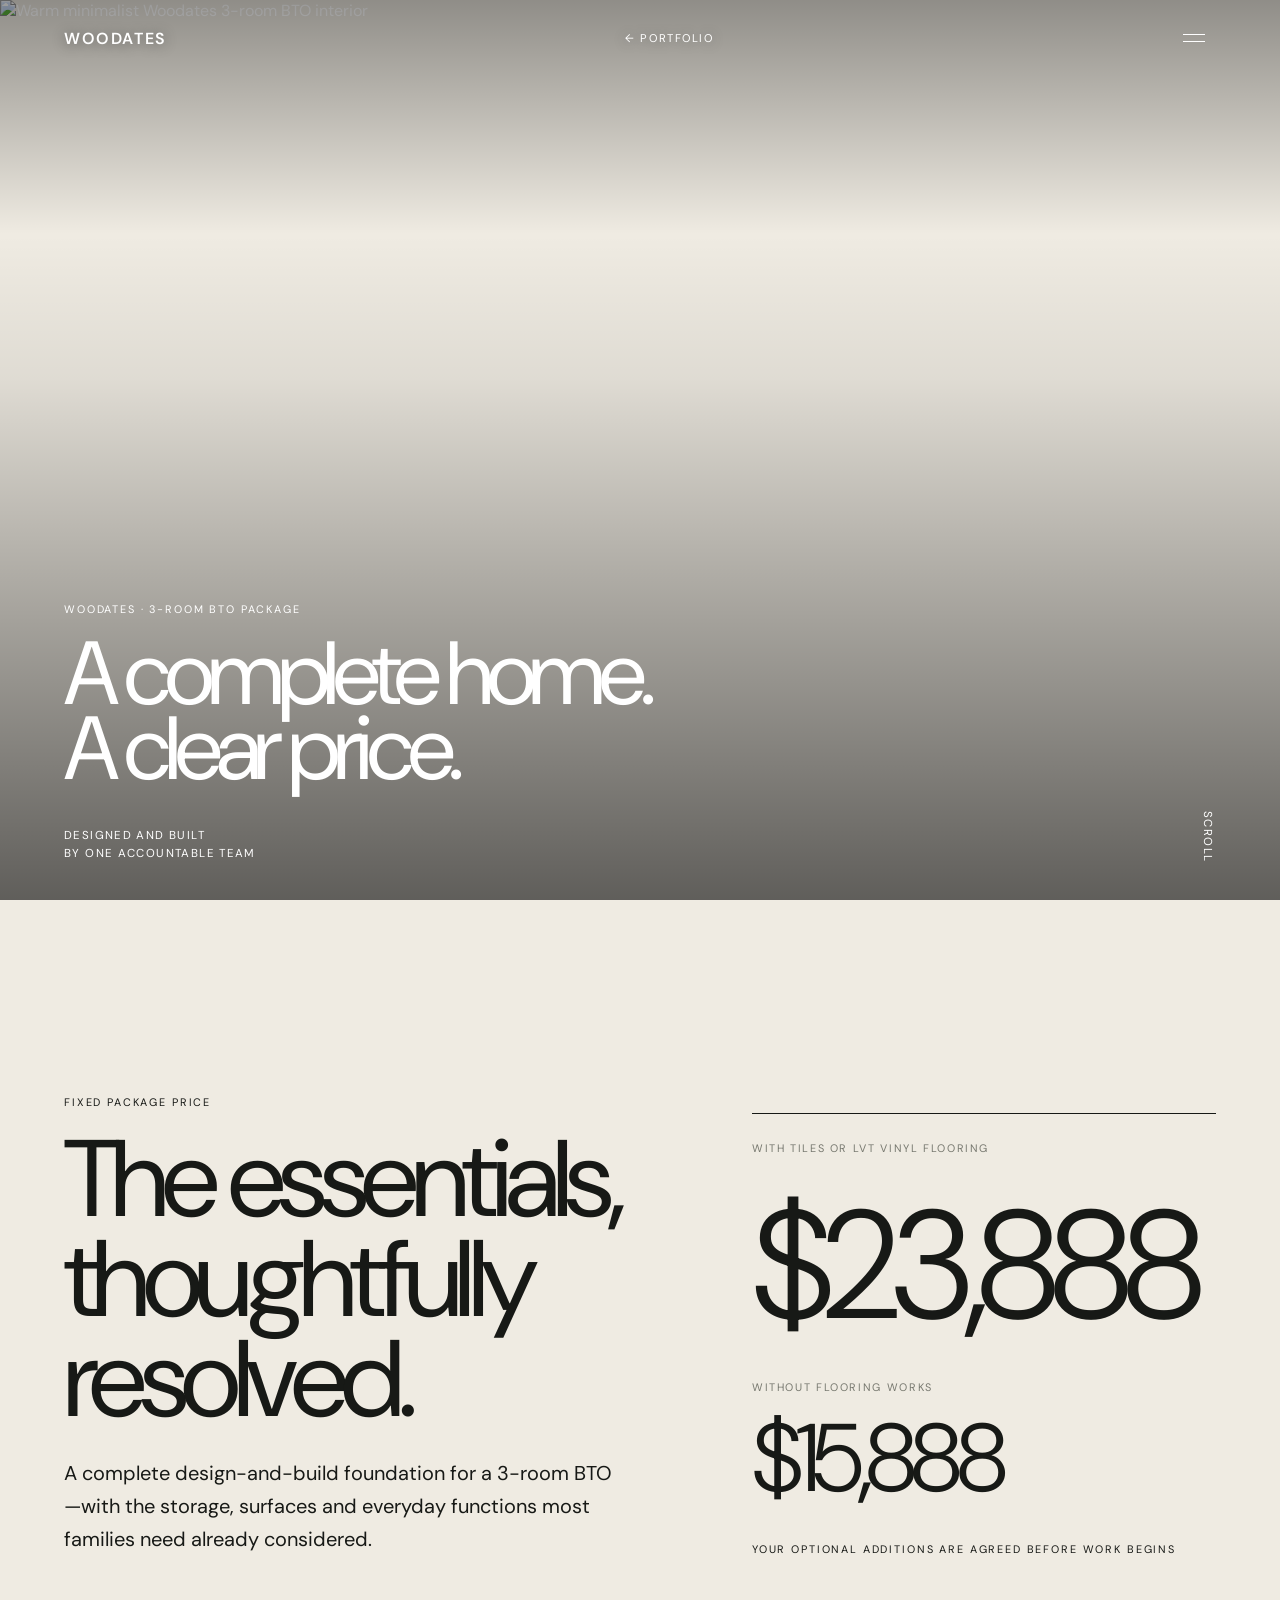
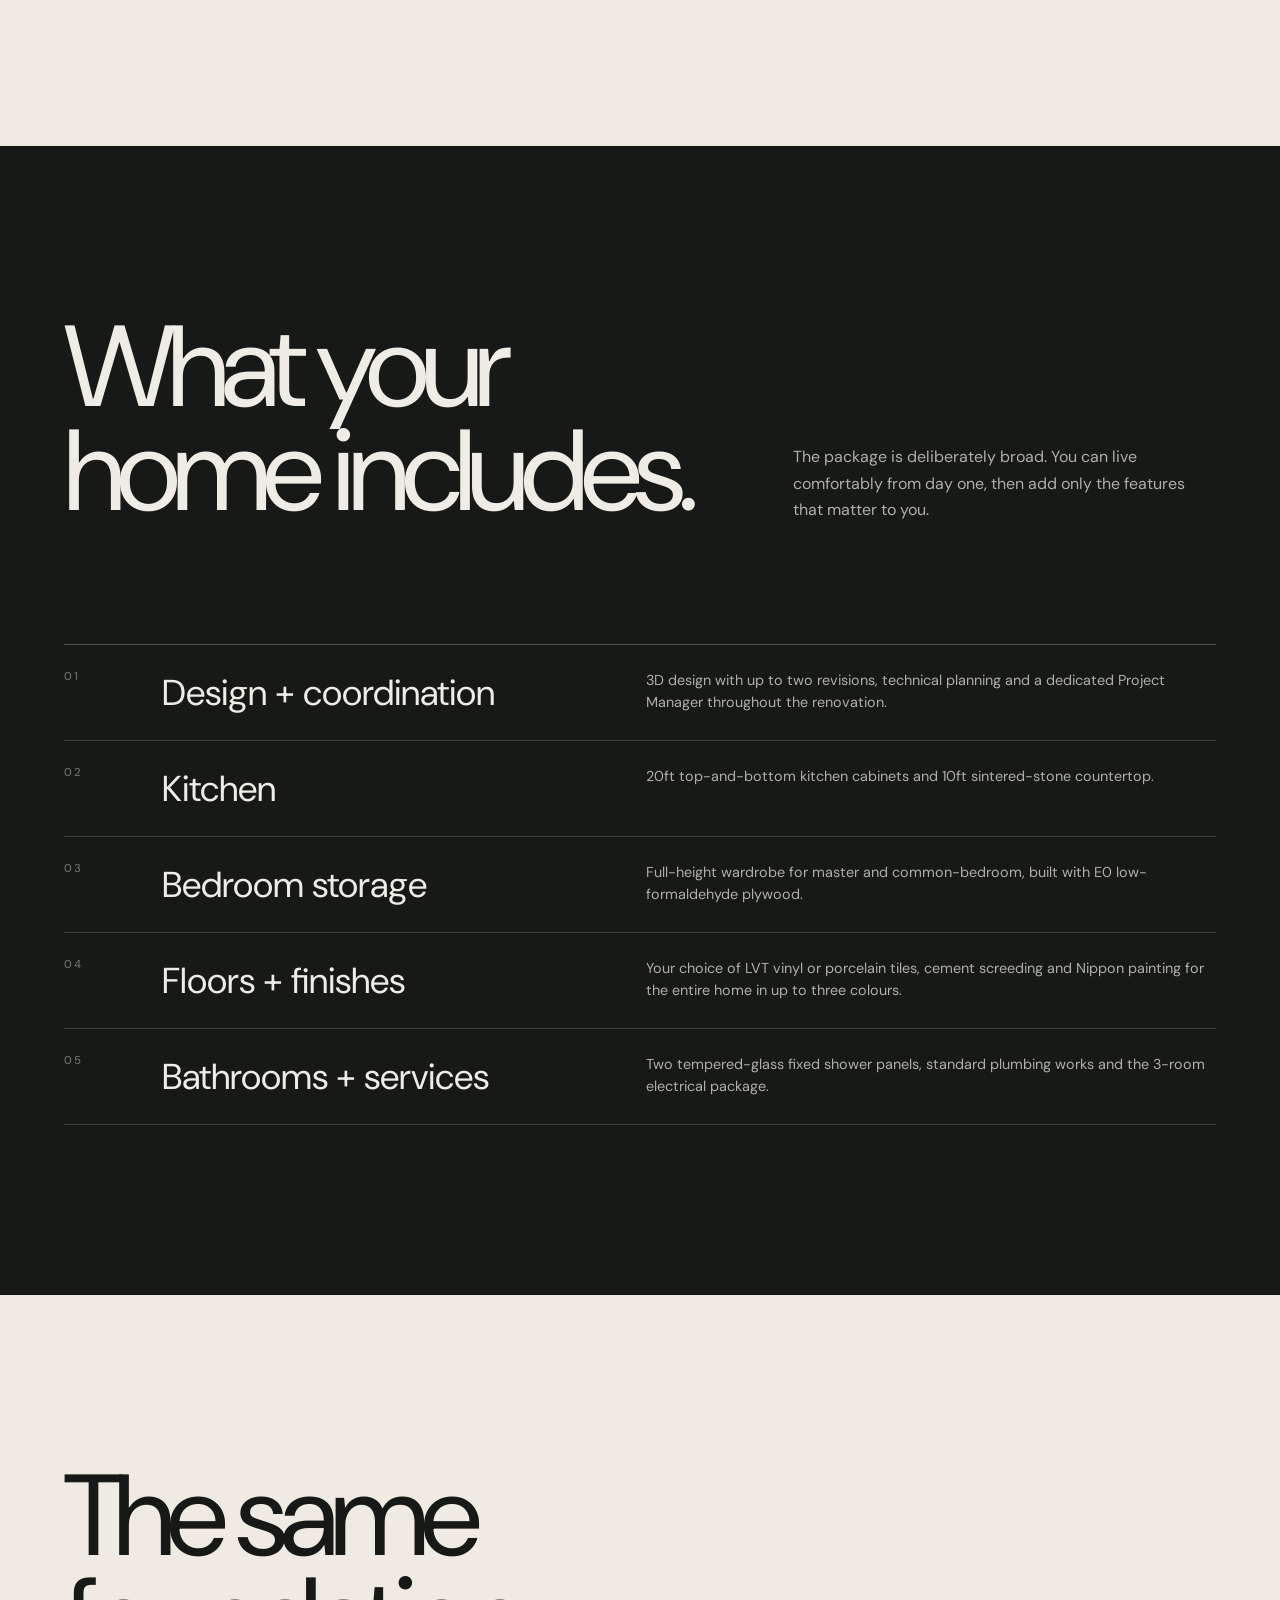
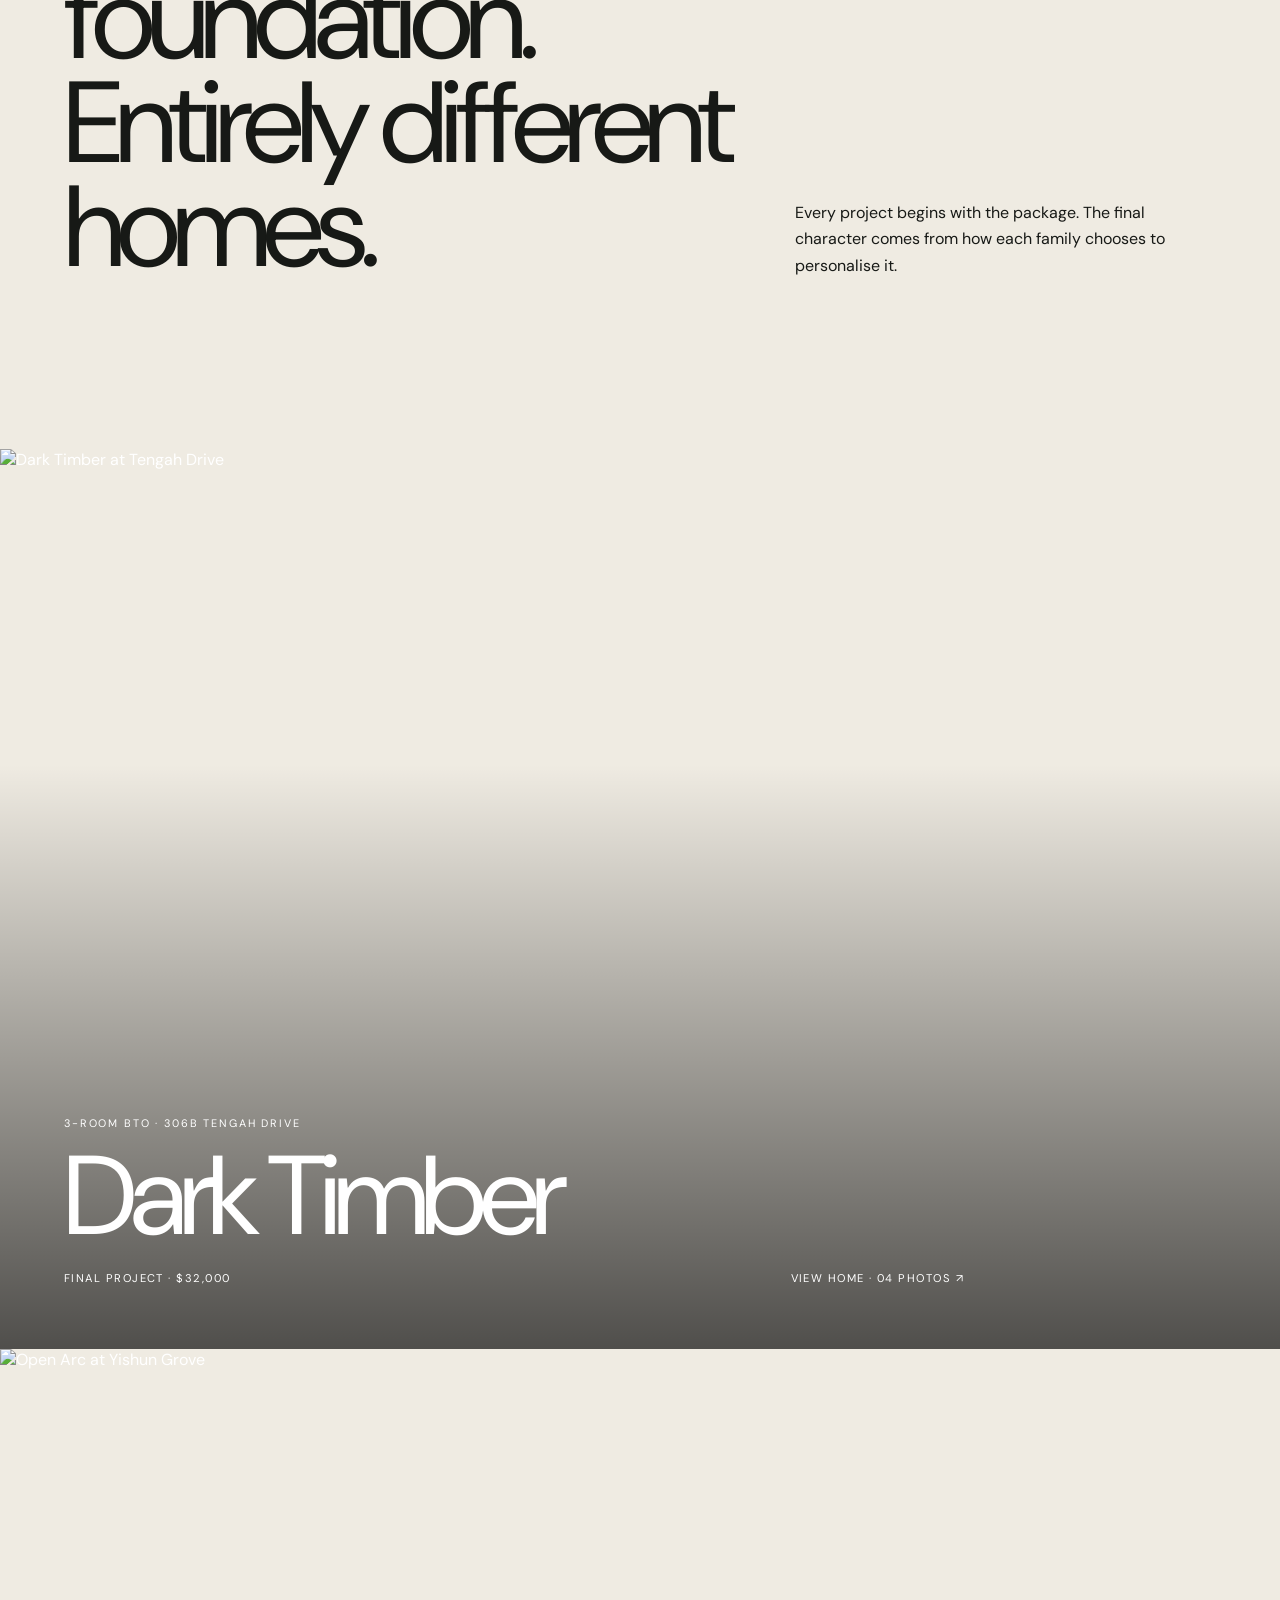
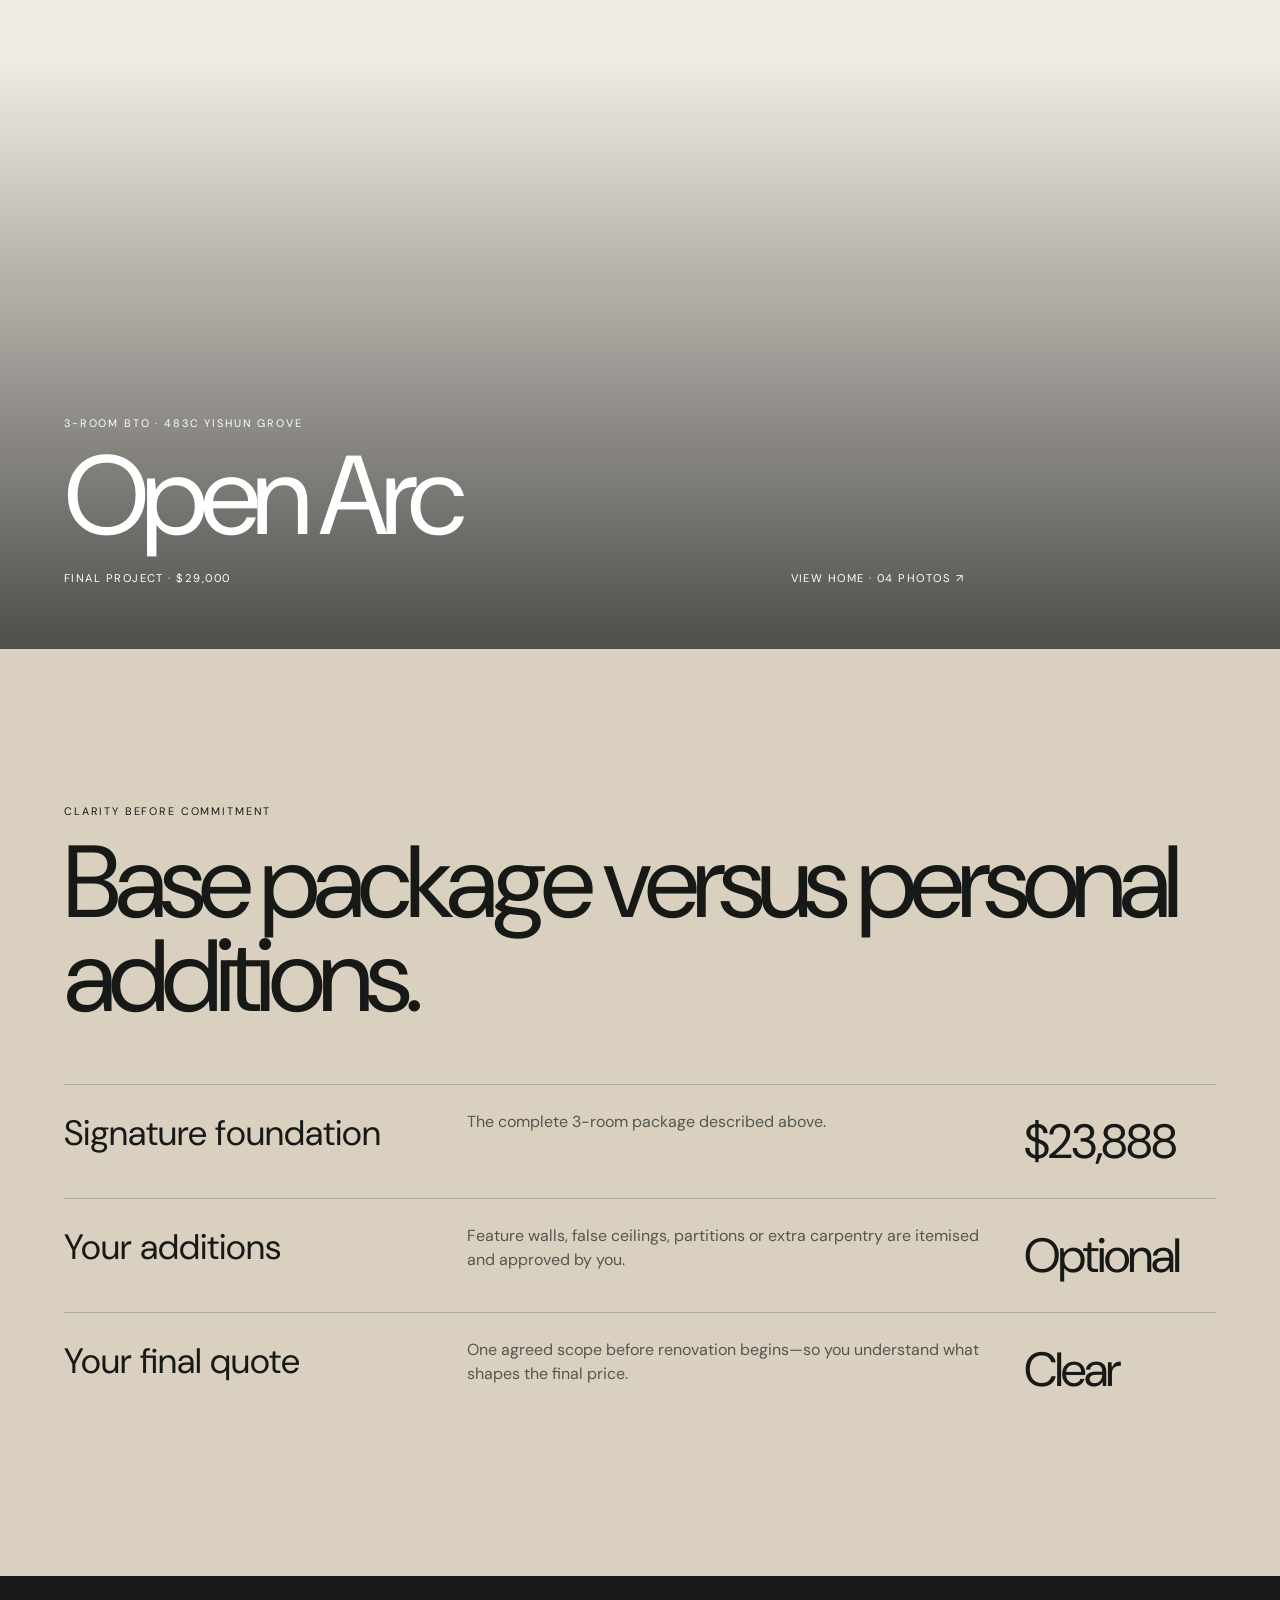
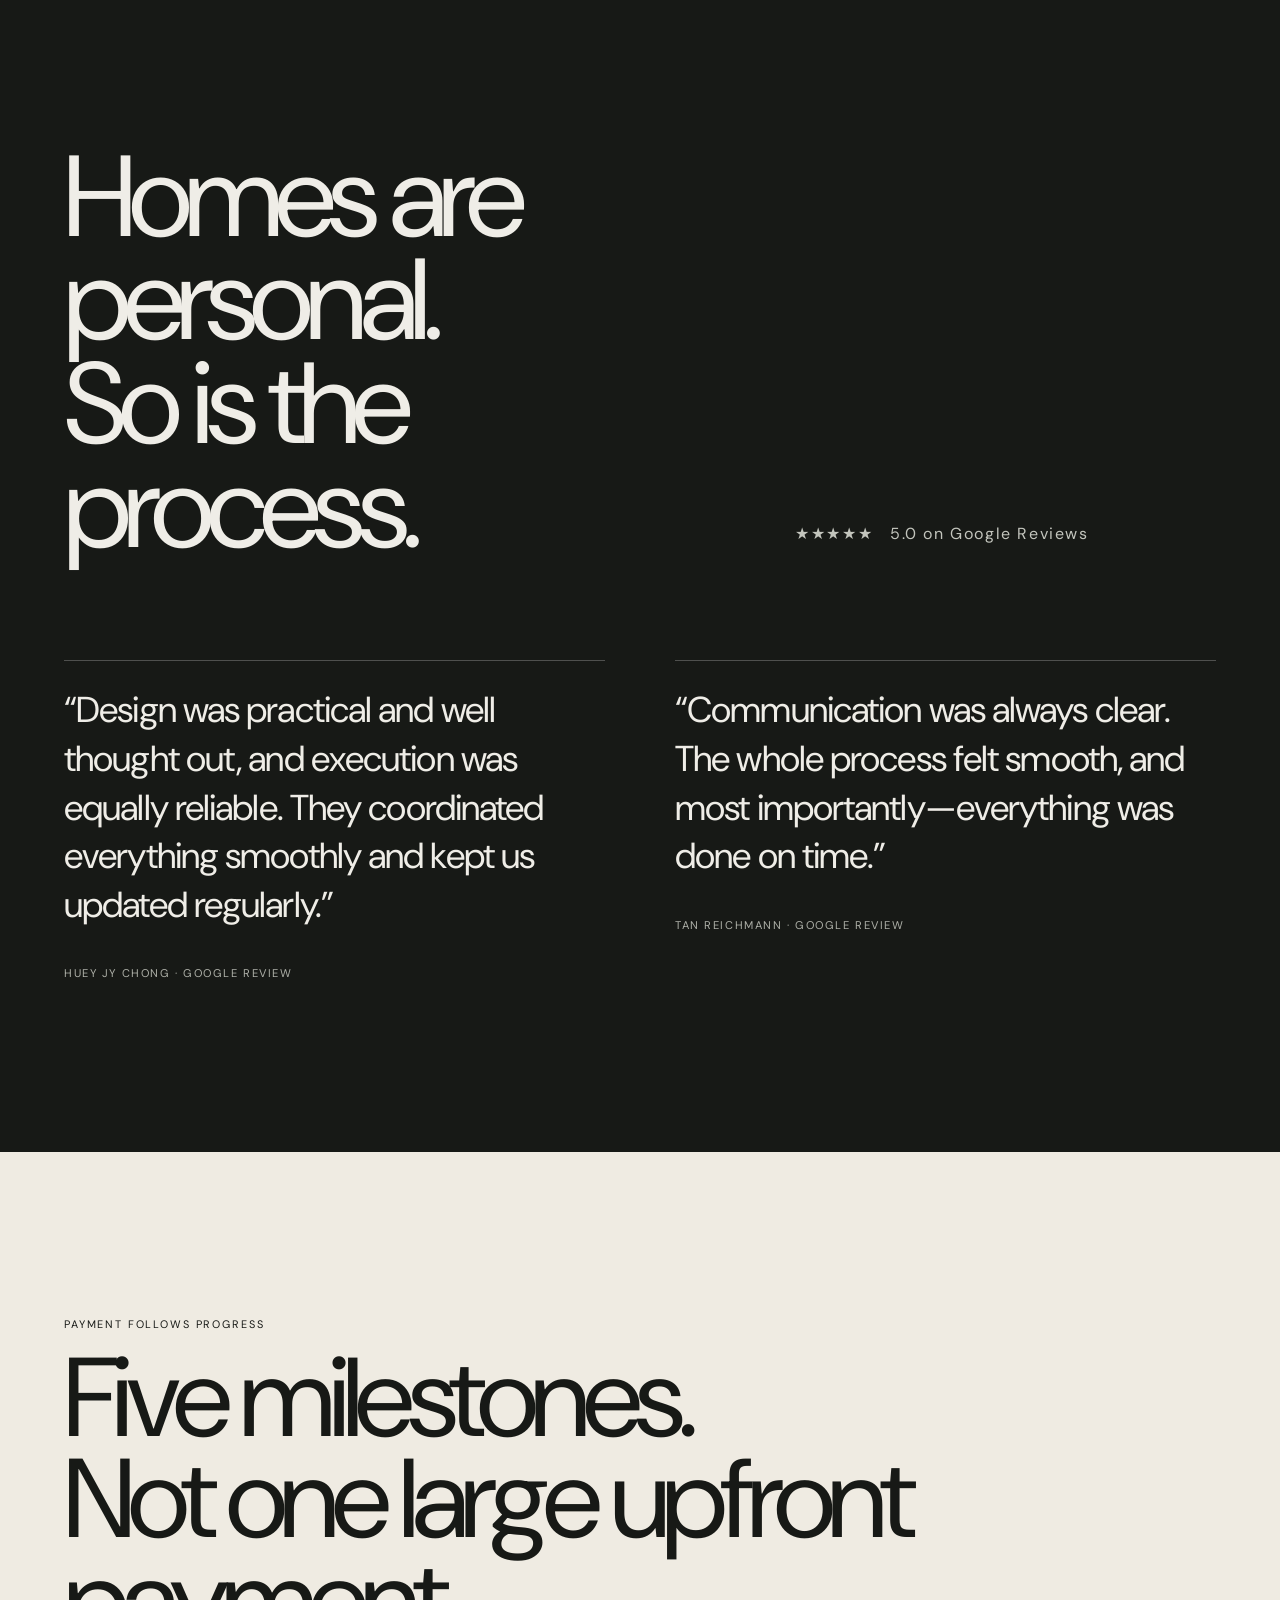
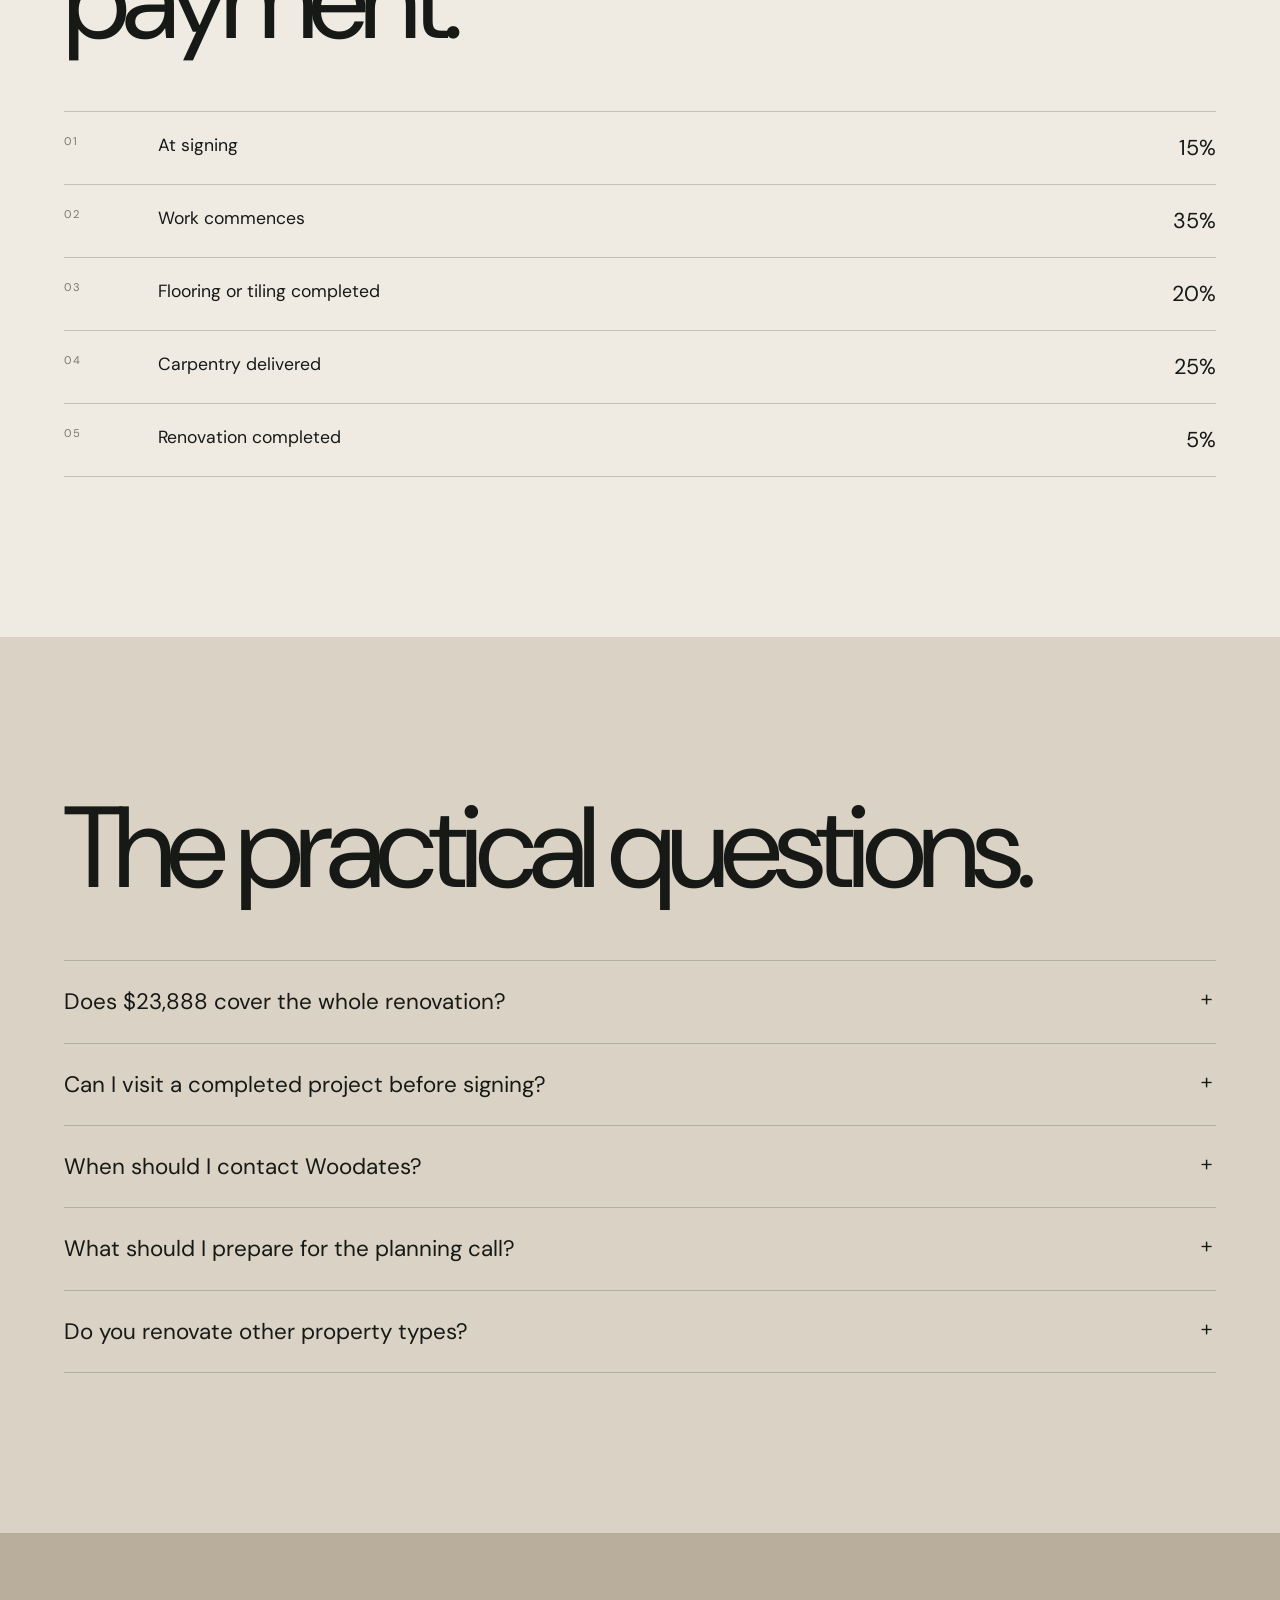
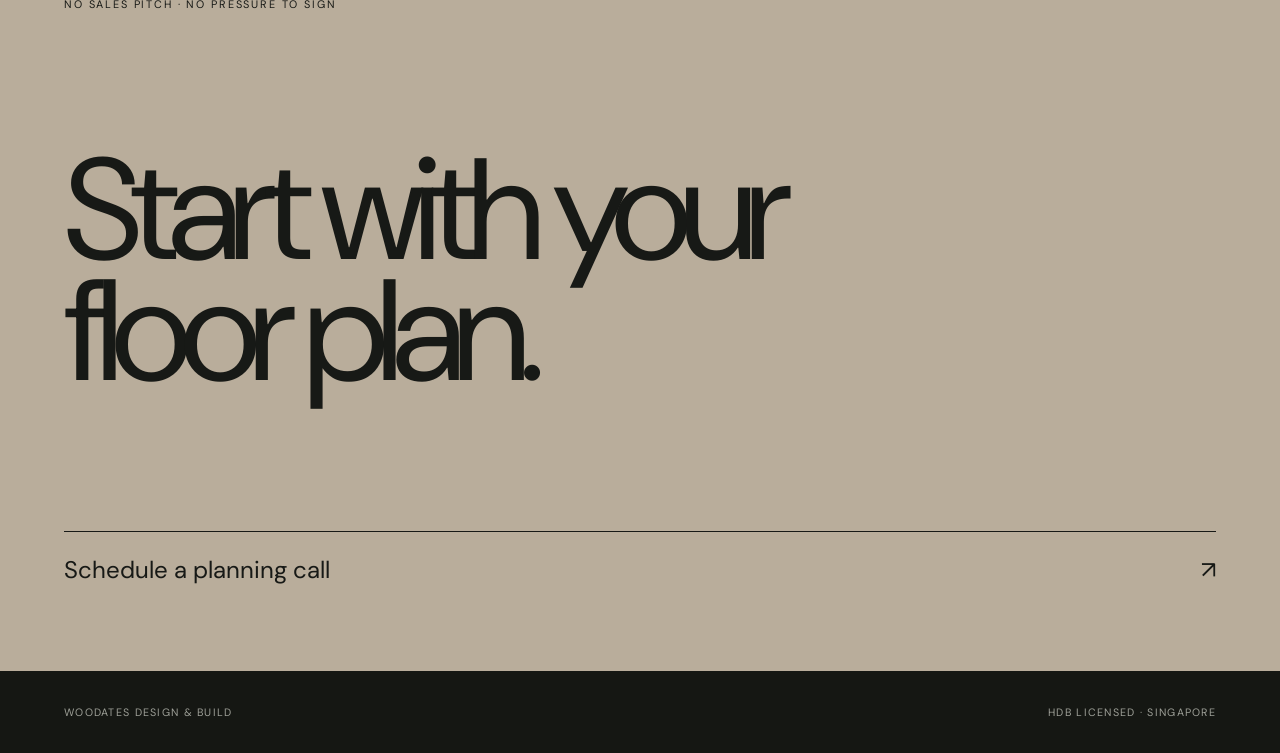
==== 3-room-immersive.html @ 7cc3a9d7 "Update 3-room bedroom storage copy" ====
<!doctype html>
<html lang="en">
<head>
  <meta charset="utf-8">
  <meta name="viewport" content="width=device-width,initial-scale=1,viewport-fit=cover">
  <meta name="theme-color" content="#171916">
  <meta name="description" content="Woodates fixed-price 3-room BTO interior design and renovation package in Singapore.">
  <title>3-Room BTO Package — Woodates</title>
  <link rel="preconnect" href="https://fonts.googleapis.com">
  <link rel="preconnect" href="https://fonts.gstatic.com" crossorigin>
  <link href="https://fonts.googleapis.com/css2?family=DM+Sans:wght@300;400;500;600&display=swap" rel="stylesheet">
  <link href="project-gallery.css" rel="stylesheet">
  <link href="site-nav.css" rel="stylesheet">
  <style>
    :root{--ink:#171916;--paper:#efebe2;--sand:#d9d0c0;--muted:#77786f;--line:rgba(23,25,22,.2);--pad:clamp(20px,5vw,72px)}
    *{box-sizing:border-box}html{scroll-behavior:smooth;background:var(--ink)}body{margin:0;background:var(--paper);color:var(--ink);font-family:"DM Sans",sans-serif;-webkit-font-smoothing:antialiased}body.menu-open{overflow:hidden}a{color:inherit;text-decoration:none}button{font:inherit}img{display:block;width:100%}
    .header{position:fixed;z-index:50;inset:0 0 auto;height:calc(76px + env(safe-area-inset-top));padding:env(safe-area-inset-top) var(--pad) 0;display:flex;align-items:center;justify-content:space-between;color:#fff;text-shadow:0 1px 14px #0007;transition:.35s}.header.scrolled{background:#151713a8;backdrop-filter:blur(14px)}.brand{font-weight:600;letter-spacing:.1em;text-transform:uppercase}.back{font-size:.7rem;letter-spacing:.14em;text-transform:uppercase;display:none}.menu-btn{position:relative;width:44px;height:44px;border:0;background:none;color:inherit;cursor:pointer}.menu-btn span,.menu-btn:after{content:"";position:absolute;left:11px;width:22px;height:1px;background:currentColor;transition:.3s}.menu-btn span{top:18px}.menu-btn:after{top:25px}.menu-open .menu-btn span{transform:translateY(3.5px) rotate(45deg)}.menu-open .menu-btn:after{transform:translateY(-3.5px) rotate(-45deg)}
    .menu{position:fixed;z-index:40;inset:0;background:#151713;color:#f2efe8;padding:calc(120px + env(safe-area-inset-top)) var(--pad) calc(36px + env(safe-area-inset-bottom));display:flex;flex-direction:column;justify-content:space-between;visibility:hidden;opacity:0;transition:.4s}.menu-open .menu{visibility:visible;opacity:1}.menu nav{display:grid;gap:8px}.menu nav a{font-size:clamp(2.6rem,12vw,6.6rem);line-height:.95;letter-spacing:-.055em}.menu small,.eyebrow{font-size:.68rem;letter-spacing:.17em;text-transform:uppercase}
    .hero{position:relative;min-height:100svh;color:#fff;overflow:hidden}.hero>img{position:absolute;inset:0;height:100%;object-fit:cover;object-position:55% center}.hero:after,.project:after{content:"";position:absolute;inset:0}.hero:after{background:linear-gradient(180deg,#0006 0,#0000 26%,#0001 42%,#0009 100%)}.hero-copy{position:absolute;z-index:2;left:var(--pad);right:var(--pad);bottom:calc(38px + env(safe-area-inset-bottom))}.hero h1{font-size:clamp(3.25rem,14vw,9rem);line-height:.84;letter-spacing:-.07em;font-weight:400;margin:18px 0 24px;max-width:1100px}.hero-meta{display:flex;justify-content:space-between;align-items:end;font-size:.72rem;line-height:1.5;letter-spacing:.12em;text-transform:uppercase}.scroll{writing-mode:vertical-rl}
    .price{padding:clamp(90px,15vw,190px) var(--pad);display:grid;gap:60px}.price-copy h2{font-size:clamp(2.8rem,8.5vw,7rem);line-height:.92;letter-spacing:-.06em;font-weight:400;margin:18px 0 28px}.price-copy p{max-width:550px;font-size:clamp(1rem,1.7vw,1.25rem);line-height:1.65;margin:0}.price-number{border-top:1px solid var(--ink);padding-top:22px}.price-number span{display:block}.price-number strong{display:block;font-size:clamp(4.2rem,12vw,10rem);font-weight:300;line-height:.9;letter-spacing:-.07em;margin:40px 0}.price-number small{font-size:.68rem;letter-spacing:.15em;text-transform:uppercase;color:var(--muted)}
    .scope{background:#171916;color:#eeece5;padding:clamp(90px,14vw,170px) var(--pad)}.scope-head{display:grid;gap:25px;margin-bottom:clamp(60px,10vw,120px)}.scope h2,.stories h2,.reviews h2,.faq h2{font-size:clamp(3rem,9vw,7.5rem);font-weight:400;line-height:.9;letter-spacing:-.06em;margin:0}.scope-head p{max-width:520px;line-height:1.65;color:#aeb0a8;margin:0}.scope-list{border-top:1px solid #ffffff3d}.scope-item{display:grid;grid-template-columns:48px 1fr;gap:18px;padding:24px 0;border-bottom:1px solid #ffffff2b}.scope-item .num{color:#777b72;font-size:.72rem;letter-spacing:.15em}.scope-item h3{font-weight:400;font-size:clamp(1.35rem,3vw,2.25rem);margin:0 0 8px}.scope-item p{grid-column:2;color:#aeb0a8;line-height:1.55;margin:0;font-size:.9rem}
    .project{position:relative;display:block;width:100%;min-height:92svh;color:#fff;overflow:hidden;isolation:isolate}.project>img{position:absolute;inset:0;height:100%;object-fit:cover;transition:transform 1.1s}.project:hover>img{transform:scale(1.02)}.project:after{background:linear-gradient(180deg,#0000 35%,#000a 100%)}.project-copy{position:absolute;z-index:2;left:var(--pad);right:var(--pad);bottom:var(--pad)}.project h3{font-size:clamp(2.7rem,10vw,7rem);font-weight:400;line-height:.9;letter-spacing:-.06em;margin:14px 0 24px}.project-info{display:flex;flex-wrap:wrap;justify-content:space-between;gap:12px;font-size:.7rem;letter-spacing:.13em;text-transform:uppercase}.kempas>img{object-position:58% center}.bishan>img{object-position:54% center}.kallang>img{object-position:center}
    .stories-intro{padding:clamp(90px,14vw,170px) var(--pad);display:grid;gap:30px}.stories-intro p{max-width:520px;line-height:1.65;margin:0 0 0 auto}.costs{background:var(--sand);padding:clamp(85px,12vw,150px) var(--pad)}.costs h2{font-size:clamp(2.8rem,8vw,6.5rem);font-weight:400;line-height:.92;letter-spacing:-.06em;margin:15px 0 60px}.cost-row{display:grid;gap:18px;border-top:1px solid var(--line);padding:25px 0}.cost-row strong{font-size:clamp(1.4rem,3vw,2.2rem);font-weight:400}.cost-row p{margin:0;line-height:1.55;color:#54564f}.cost-row .amount{font-size:clamp(1.8rem,4vw,3rem);letter-spacing:-.04em}
    .reviews{background:#171916;color:#efede7;padding:clamp(90px,14vw,170px) var(--pad)}.reviews-head{display:grid;gap:30px;margin-bottom:clamp(60px,8vw,100px)}.rating{color:#c3c5bd;letter-spacing:.1em}.quotes{display:grid;gap:70px}.quote{border-top:1px solid #ffffff3d;padding-top:25px}.quote blockquote{font-size:clamp(1.35rem,3vw,2.25rem);line-height:1.35;letter-spacing:-.025em;margin:0 0 32px;max-width:850px}.quote cite{font-style:normal;color:#aeb0a8;font-size:.7rem;letter-spacing:.14em;text-transform:uppercase}
    .process{padding:clamp(90px,14vw,160px) var(--pad)}.process h2{font-size:clamp(3rem,9vw,7rem);font-weight:400;line-height:.9;letter-spacing:-.06em;margin:15px 0 60px}.milestones{border-top:1px solid var(--line)}.milestone{display:grid;grid-template-columns:54px 1fr auto;gap:14px;padding:22px 0;border-bottom:1px solid var(--line);align-items:start}.milestone span{font-size:.7rem;letter-spacing:.14em;color:var(--muted)}.milestone strong{font-weight:400;font-size:1.1rem}.milestone b{font-weight:400;font-size:1.35rem}
    .faq{background:#dad3c5;padding:clamp(90px,14vw,160px) var(--pad)}.faq h2{margin-bottom:60px}.faq-list{border-top:1px solid var(--line)}details{border-bottom:1px solid var(--line)}summary{list-style:none;cursor:pointer;padding:25px 42px 25px 0;position:relative;font-size:clamp(1.05rem,2.2vw,1.4rem);line-height:1.4}summary::-webkit-details-marker{display:none}summary:after{content:"+";position:absolute;right:4px;top:22px;font-size:1.4rem;font-weight:300}details[open] summary:after{content:"−"}.answer{padding:0 0 30px;max-width:760px;color:#4f514b;line-height:1.7}.answer ul{padding-left:18px}.answer li{margin:7px 0}
    .cta{min-height:82svh;background:#b9ad9b;padding:var(--pad);display:flex;flex-direction:column;justify-content:space-between}.cta h2{font-size:clamp(3.4rem,12vw,9rem);font-weight:400;line-height:.84;letter-spacing:-.07em;margin:50px 0;max-width:1100px}.cta-link{border-top:1px solid var(--ink);padding:22px 0;display:flex;justify-content:space-between;align-items:center;font-size:clamp(1rem,2.5vw,1.5rem)}footer{background:#151713;color:#9ea098;padding:34px var(--pad) calc(34px + env(safe-area-inset-bottom));display:flex;justify-content:space-between;gap:20px;font-size:.67rem;letter-spacing:.12em;text-transform:uppercase}
    .reveal{opacity:0;transform:translateY(30px);transition:.75s}.reveal.in{opacity:1;transform:none}
    @media(min-width:760px){.back{display:block}.price{grid-template-columns:1.15fr .85fr;align-items:end}.scope-head,.reviews-head{grid-template-columns:1.25fr .75fr;align-items:end}.scope-item{grid-template-columns:80px .9fr 1.1fr;align-items:start}.scope-item h3{margin:0}.scope-item p{grid-column:auto}.cost-row{grid-template-columns:1fr 1.4fr .5fr;align-items:start}.quotes{grid-template-columns:1fr 1fr}.project{min-height:100vh}.project-info{max-width:900px}.milestone{grid-template-columns:80px 1fr auto}.stories-intro{grid-template-columns:1.25fr .75fr;align-items:end}}
    @media(min-width:760px){.hero h1{font-size:clamp(4.25rem,7vw,6.5rem);max-width:900px}}
    @media(prefers-reduced-motion:reduce){html{scroll-behavior:auto}.reveal{opacity:1;transform:none}.project>img{transition:none}}
  </style>
</head>
<body>
  <header class="header"><a class="brand" href="index.html">Woodates</a><a class="back" href="index.html">← Portfolio</a><button class="menu-btn" aria-label="Open menu" aria-expanded="false"><span></span></button></header>
  <aside class="menu" aria-hidden="true"><nav class="site-links"><a href="index.html">Home</a><a href="portfolio-immersive.html">Projects</a><details class="nav-group"><summary>Start Here</summary><div class="nav-sub"><a href="3-room-immersive.html">3-room package</a><a href="4-room-immersive.html">4-room package</a><a href="5-room-immersive.html">5-room package</a></div></details><a href="about-immersive.html">About Us</a><a href="contact-immersive.html">Contact Us</a></nav><small>3-room BTO · Fixed package price</small></aside>
  <main>
    <section class="hero" id="top"><img src="3-room/483C-Yishun-Grove-Warm-Minimalist/483C-Yishun-Grove-Warm-Minimalist-1.png" alt="Warm minimalist Woodates 3-room BTO interior"><div class="hero-copy"><span class="eyebrow">Woodates · 3-room BTO package</span><h1>A complete home.<br>A clear price.</h1><div class="hero-meta"><span>Designed and built<br>by one accountable team</span><span class="scroll">Scroll</span></div></div></section>
    <section class="price" id="package"><div class="price-copy"><span class="eyebrow">Fixed package price</span><h2 class="reveal">The essentials, thoughtfully resolved.</h2><p class="reveal">A complete design-and-build foundation for a 3-room BTO—with the storage, surfaces and everyday functions most families need already considered.</p></div><div class="price-number"><small>With tiles or LVT vinyl flooring</small><strong>$23,888</strong><small>Without flooring works</small><strong style="font-size:clamp(3rem,8vw,6rem);margin-top:20px">$15,888</strong><span class="eyebrow">Your optional additions are agreed before work begins</span></div></section>
    <section class="scope"><div class="scope-head"><h2 class="reveal">What your home includes.</h2><p class="reveal">The package is deliberately broad. You can live comfortably from day one, then add only the features that matter to you.</p></div><div class="scope-list">
      <div class="scope-item"><span class="num">01</span><h3>Design + coordination</h3><p>3D design with up to two revisions, technical planning and a dedicated Project Manager throughout the renovation.</p></div>
      <div class="scope-item"><span class="num">02</span><h3>Kitchen</h3><p>20ft top-and-bottom kitchen cabinets and 10ft sintered-stone countertop.</p></div>
      <div class="scope-item"><span class="num">03</span><h3>Bedroom storage</h3><p>Full-height wardrobe for master and common-bedroom, built with E0 low-formaldehyde plywood.</p></div>
      <div class="scope-item"><span class="num">04</span><h3>Floors + finishes</h3><p>Your choice of LVT vinyl or porcelain tiles, cement screeding and Nippon painting for the entire home in up to three colours.</p></div>
      <div class="scope-item"><span class="num">05</span><h3>Bathrooms + services</h3><p>Two tempered-glass fixed shower panels, standard plumbing works and the 3-room electrical package.</p></div>
    </div></section>
    <section class="stories" id="homes"><div class="stories-intro"><h2 class="reveal">The same foundation.<br>Entirely different homes.</h2><p class="reveal">Every project begins with the package. The final character comes from how each family chooses to personalise it.</p></div>
      <article class="project tengah"><img src="3-room/306B-Tengah-Drive-Modern-Contemporary/306B-Tengah-Drive-Modern-Contemporary-01.png" alt="Dark Timber at Tengah Drive"><button class="project-trigger" type="button" data-project="quiet-arch" aria-label="View Dark Timber at 306B Tengah Drive"></button><div class="project-copy"><span class="eyebrow">3-room BTO · 306B Tengah Drive</span><h3>Dark Timber</h3><div class="project-info"><span>Final project · $32,000</span><span class="project-view">View home · 04 photos ↗</span></div></div></article>
      <article class="project yishun"><img src="3-room/483C-Yishun-Grove-Warm-Minimalist/483C-Yishun-Grove-Warm-Minimalist-2.png" alt="Open Arc at Yishun Grove"><button class="project-trigger" type="button" data-project="open-arc" aria-label="View Open Arc at 483C Yishun Grove"></button><div class="project-copy"><span class="eyebrow">3-room BTO · 483C Yishun Grove</span><h3>Open Arc</h3><div class="project-info"><span>Final project · $29,000</span><span class="project-view">View home · 04 photos ↗</span></div></div></article>
    </section>
    <section class="costs"><span class="eyebrow">Clarity before commitment</span><h2 class="reveal">Base package versus personal additions.</h2><div class="cost-row"><strong>Signature foundation</strong><p>The complete 3-room package described above.</p><span class="amount">$23,888</span></div><div class="cost-row"><strong>Your additions</strong><p>Feature walls, false ceilings, partitions or extra carpentry are itemised and approved by you.</p><span class="amount">Optional</span></div><div class="cost-row"><strong>Your final quote</strong><p>One agreed scope before renovation begins—so you understand what shapes the final price.</p><span class="amount">Clear</span></div></section>
    <section class="reviews"><div class="reviews-head"><h2 class="reveal">Homes are personal.<br>So is the process.</h2><p class="rating">★★★★★ &nbsp; 5.0 on Google Reviews</p></div><div class="quotes"><div class="quote"><blockquote>“Design was practical and well thought out, and execution was equally reliable. They coordinated everything smoothly and kept us updated regularly.”</blockquote><cite>Huey Jy Chong · Google Review</cite></div><div class="quote"><blockquote>“Communication was always clear. The whole process felt smooth, and most importantly—everything was done on time.”</blockquote><cite>Tan Reichmann · Google Review</cite></div></div></section>
    <section class="process" id="payment"><span class="eyebrow">Payment follows progress</span><h2 class="reveal">Five milestones.<br>Not one large upfront payment.</h2><div class="milestones"><div class="milestone"><span>01</span><strong>At signing</strong><b>15%</b></div><div class="milestone"><span>02</span><strong>Work commences</strong><b>35%</b></div><div class="milestone"><span>03</span><strong>Flooring or tiling completed</strong><b>20%</b></div><div class="milestone"><span>04</span><strong>Carpentry delivered</strong><b>25%</b></div><div class="milestone"><span>05</span><strong>Renovation completed</strong><b>5%</b></div></div></section>
    <section class="faq" id="questions"><h2 class="reveal">The practical questions.</h2><div class="faq-list">
      <details><summary>Does $23,888 cover the whole renovation?</summary><div class="answer">It covers the complete package scope listed above. Personalised features—such as feature walls, false ceilings, kitchen partitions or additional carpentry—are quoted separately and agreed before work starts.</div></details>
      <details><summary>Can I visit a completed project before signing?</summary><div class="answer">Yes. We encourage it. A site visit lets you experience the carpentry, finishing and spatial decisions in person. WhatsApp us and we will arrange a suitable completed-home visit when one is available.</div></details>
      <details><summary>When should I contact Woodates?</summary><div class="answer">As soon as you have an estimated key-collection date. A typical 3-room BTO renovation takes approximately 6–10 weeks, while planning and design happen before physical work begins.</div></details>
      <details><summary>What should I prepare for the planning call?</summary><div class="answer"><ul><li>Your HDB floor plan</li><li>Estimated key-collection date</li><li>Two or three reference images you genuinely like</li><li>Any non-negotiable storage or lifestyle needs</li></ul></div></details>
      <details><summary>Do you renovate other property types?</summary><div class="answer">Yes. We also work on 4-room and 5-room BTOs, resale HDB homes and condominiums. These are quoted based on their individual scope.</div></details>
    </div></section>
    <section class="cta" id="contact"><span class="eyebrow">No sales pitch · No pressure to sign</span><h2 class="reveal">Start with your<br>floor plan.</h2><a class="cta-link" href="https://wa.me/message/BKNNSDC54PN6L1" target="_blank" rel="noopener"><span>Schedule a planning call</span><span>↗</span></a></section>
  </main>
  <footer><span>Woodates Design &amp; Build</span><span>HDB licensed · Singapore</span></footer>
  <script>
    const body=document.body,header=document.querySelector('.header'),button=document.querySelector('.menu-btn'),menu=document.querySelector('.menu');
    function toggleMenu(force){const open=typeof force==='boolean'?force:!body.classList.contains('menu-open');body.classList.toggle('menu-open',open);button.setAttribute('aria-expanded',open);button.setAttribute('aria-label',open?'Close menu':'Open menu');menu.setAttribute('aria-hidden',!open)}
    button.addEventListener('click',()=>toggleMenu());menu.querySelectorAll('a').forEach(a=>a.addEventListener('click',()=>toggleMenu(false)));addEventListener('scroll',()=>header.classList.toggle('scrolled',scrollY>40),{passive:true});
    const observer=new IntersectionObserver(entries=>entries.forEach(e=>e.target.classList.toggle('in',e.isIntersecting)),{threshold:.13});document.querySelectorAll('.reveal').forEach(el=>observer.observe(el));
  </script>
  <script>window.WOODATES_PROJECTS=[{id:'quiet-arch',property:'3-room BTO',address:'306B Tengah Drive',name:'Dark Timber',images:['3-room/306B-Tengah-Drive-Modern-Contemporary/306B-Tengah-Drive-Modern-Contemporary-01.png','3-room/306B-Tengah-Drive-Modern-Contemporary/306B-Tengah-Drive-Modern-Contemporary-02.png','3-room/306B-Tengah-Drive-Modern-Contemporary/306B-Tengah-Drive-Modern-Contemporary-03.png','3-room/306B-Tengah-Drive-Modern-Contemporary/306B-Tengah-Drive-Modern-Contemporary-04.png']},{id:'open-arc',property:'3-room BTO',address:'483C Yishun Grove',name:'Open Arc',images:['3-room/483C-Yishun-Grove-Warm-Minimalist/483C-Yishun-Grove-Warm-Minimalist-1.png','3-room/483C-Yishun-Grove-Warm-Minimalist/483C-Yishun-Grove-Warm-Minimalist-2.png','3-room/483C-Yishun-Grove-Warm-Minimalist/483C-Yishun-Grove-Warm-Minimalist-3.png','3-room/483C-Yishun-Grove-Warm-Minimalist/483C-Yishun-Grove-Warm-Minimalist-4.png']}];</script>
  <script src="project-gallery.js"></script>
</body>
</html>
---- project-gallery.css ----
.project-trigger{position:absolute;z-index:3;inset:0;width:100%;height:100%;border:0;background:transparent;color:transparent;cursor:pointer}
.project-trigger:focus-visible{outline:2px solid #fff;outline-offset:-8px}
.project-view{white-space:nowrap}
body.gallery-open{overflow:hidden}
.gallery{position:fixed;z-index:200;inset:0;width:100%;height:100vh;height:100dvh;background:#0d0f0c;color:#fff;display:flex;flex-direction:column;visibility:hidden;opacity:0;pointer-events:none;transition:opacity .28s ease,visibility .28s ease;overscroll-behavior:none}
.gallery.open{visibility:visible;opacity:1;pointer-events:auto}
.gallery-stage{position:relative;flex:1;min-height:0;display:flex;align-items:center;justify-content:center;padding:calc(70px + env(safe-area-inset-top)) 0 calc(116px + env(safe-area-inset-bottom));overflow:hidden;touch-action:pan-y}
.gallery-image{width:100%;height:100%;object-fit:contain;user-select:none;-webkit-user-drag:none;opacity:1;transition:opacity .18s ease}
.gallery-image.changing{opacity:.18}
.gallery-close,.gallery-nav{position:absolute;z-index:2;border:0;background:rgba(13,15,12,.46);color:#fff;cursor:pointer;display:grid;place-items:center;backdrop-filter:blur(8px)}
.gallery-close{top:calc(18px + env(safe-area-inset-top));right:20px;width:44px;height:44px;border-radius:50%;font-size:27px;font-weight:300}
.gallery-nav{top:50%;width:48px;height:64px;transform:translateY(-50%);font-size:28px}
.gallery-prev{left:0}.gallery-next{right:0}
.gallery-close:focus-visible,.gallery-nav:focus-visible{outline:2px solid #fff;outline-offset:2px}
.gallery-meta{position:absolute;z-index:2;left:20px;right:20px;bottom:calc(20px + env(safe-area-inset-bottom));display:grid;grid-template-columns:1fr auto;gap:8px 20px;align-items:end;pointer-events:none;text-shadow:0 1px 15px #000}
.gallery-address{grid-column:1/-1;font-size:.66rem;letter-spacing:.15em;text-transform:uppercase;color:#c4c5bf}
.gallery-name{font-size:clamp(1.75rem,7vw,3.2rem);line-height:.95;letter-spacing:-.05em}
.gallery-count{font-size:.7rem;letter-spacing:.14em;text-transform:uppercase}
@media(min-width:760px){.gallery-stage{padding:72px 76px 105px}.gallery-meta{left:76px;right:76px;bottom:30px}.gallery-nav{width:58px;height:84px}.gallery-prev{left:8px}.gallery-next{right:8px}}
@media(prefers-reduced-motion:reduce){.gallery,.gallery-image{transition:none}}
---- site-nav.css ----
.menu .site-links{display:grid;gap:5px;overflow-y:auto;overscroll-behavior:contain;padding-bottom:14px}
.menu .site-links>a,.menu .nav-group>summary{font-size:clamp(2.15rem,9.5vw,5.5rem);line-height:.98;letter-spacing:-.055em}
.menu .nav-group>summary{list-style:none;cursor:pointer;display:flex;align-items:center;justify-content:space-between;gap:20px}
.menu .nav-group>summary::-webkit-details-marker{display:none}
.menu .nav-group>summary:after{content:'+';font-size:.55em;font-weight:300;letter-spacing:0}
.menu .nav-group[open]>summary:after{content:'−'}
.menu .nav-sub{display:grid;gap:8px;padding:12px 0 14px 18px;border-left:1px solid rgba(255,255,255,.25)}
.menu .nav-sub a{font-size:clamp(.95rem,3.5vw,1.35rem);line-height:1.2;letter-spacing:.04em;text-transform:uppercase;color:#aeb0a8}
@media(min-width:760px){.menu .site-links>a,.menu .nav-group>summary{font-size:clamp(2.7rem,5.5vw,5rem)}.menu .nav-sub{grid-template-columns:repeat(3,max-content);gap:24px;padding-left:24px}}
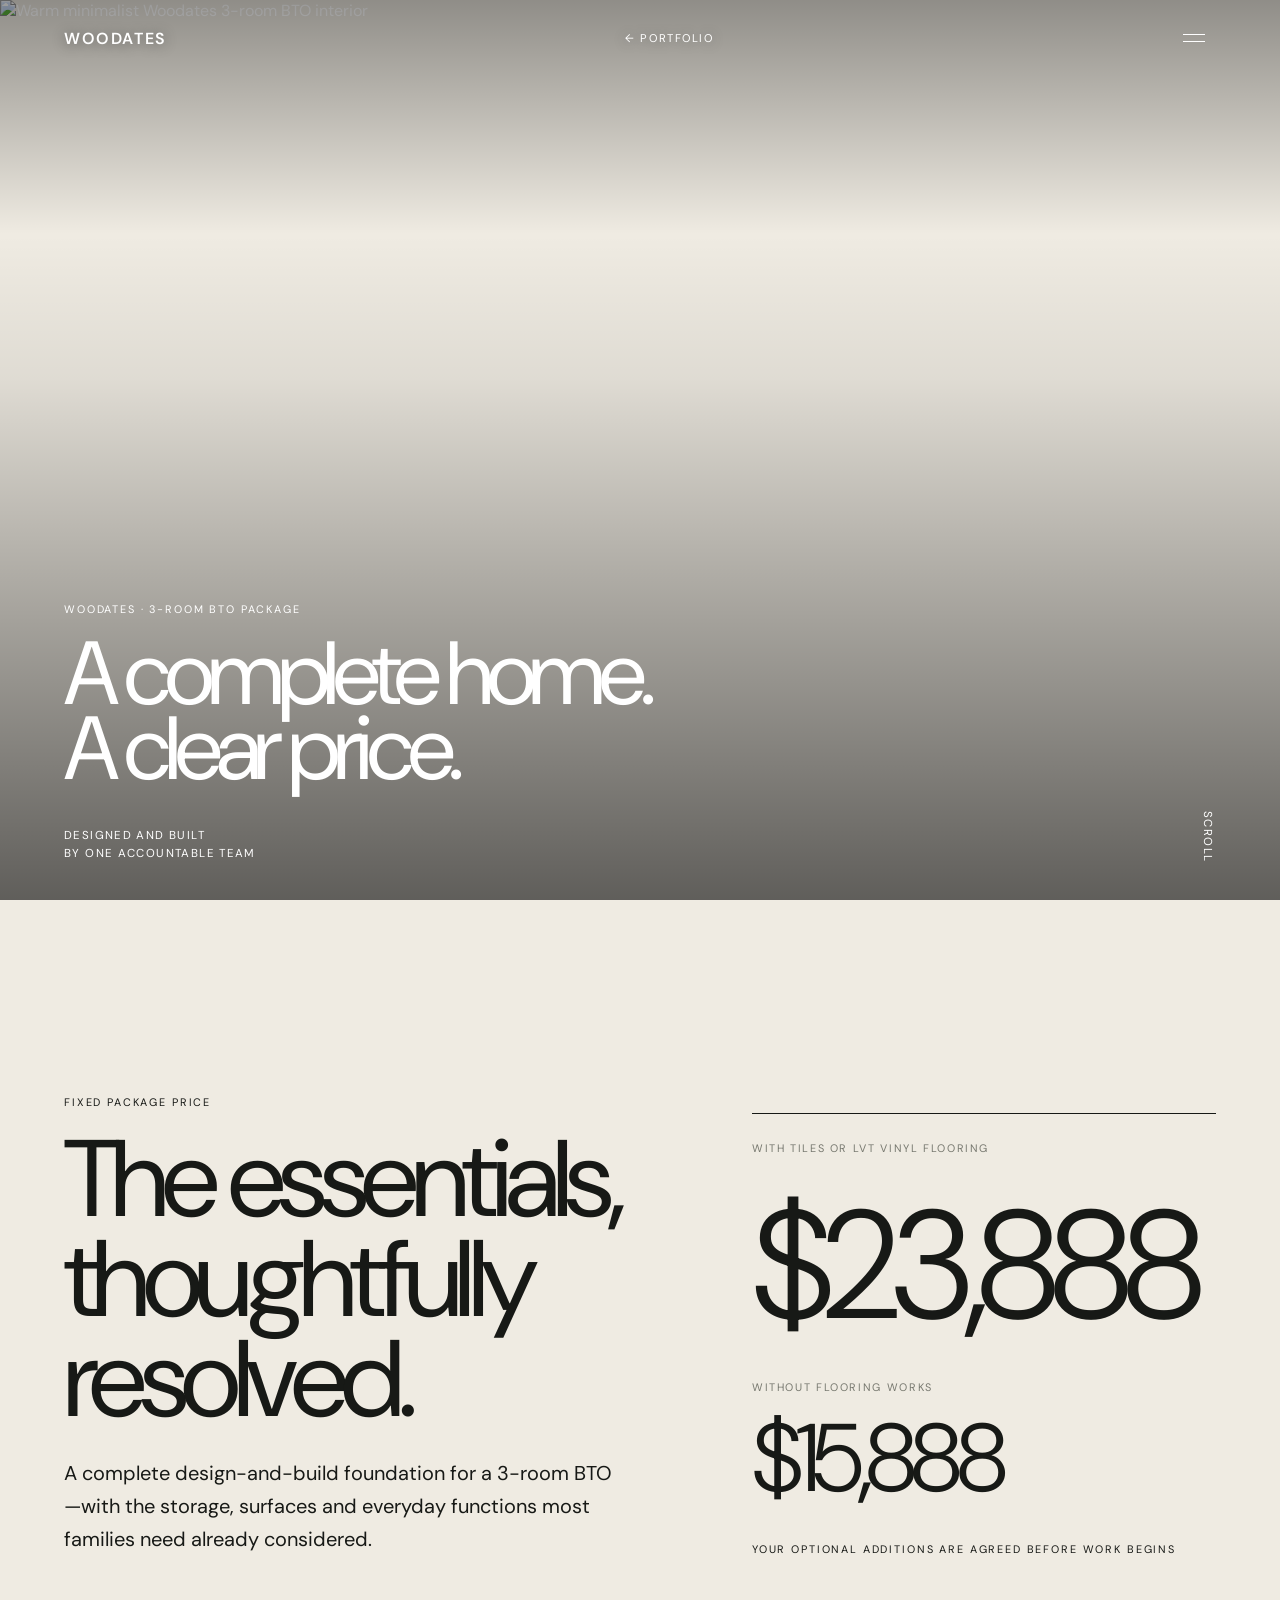
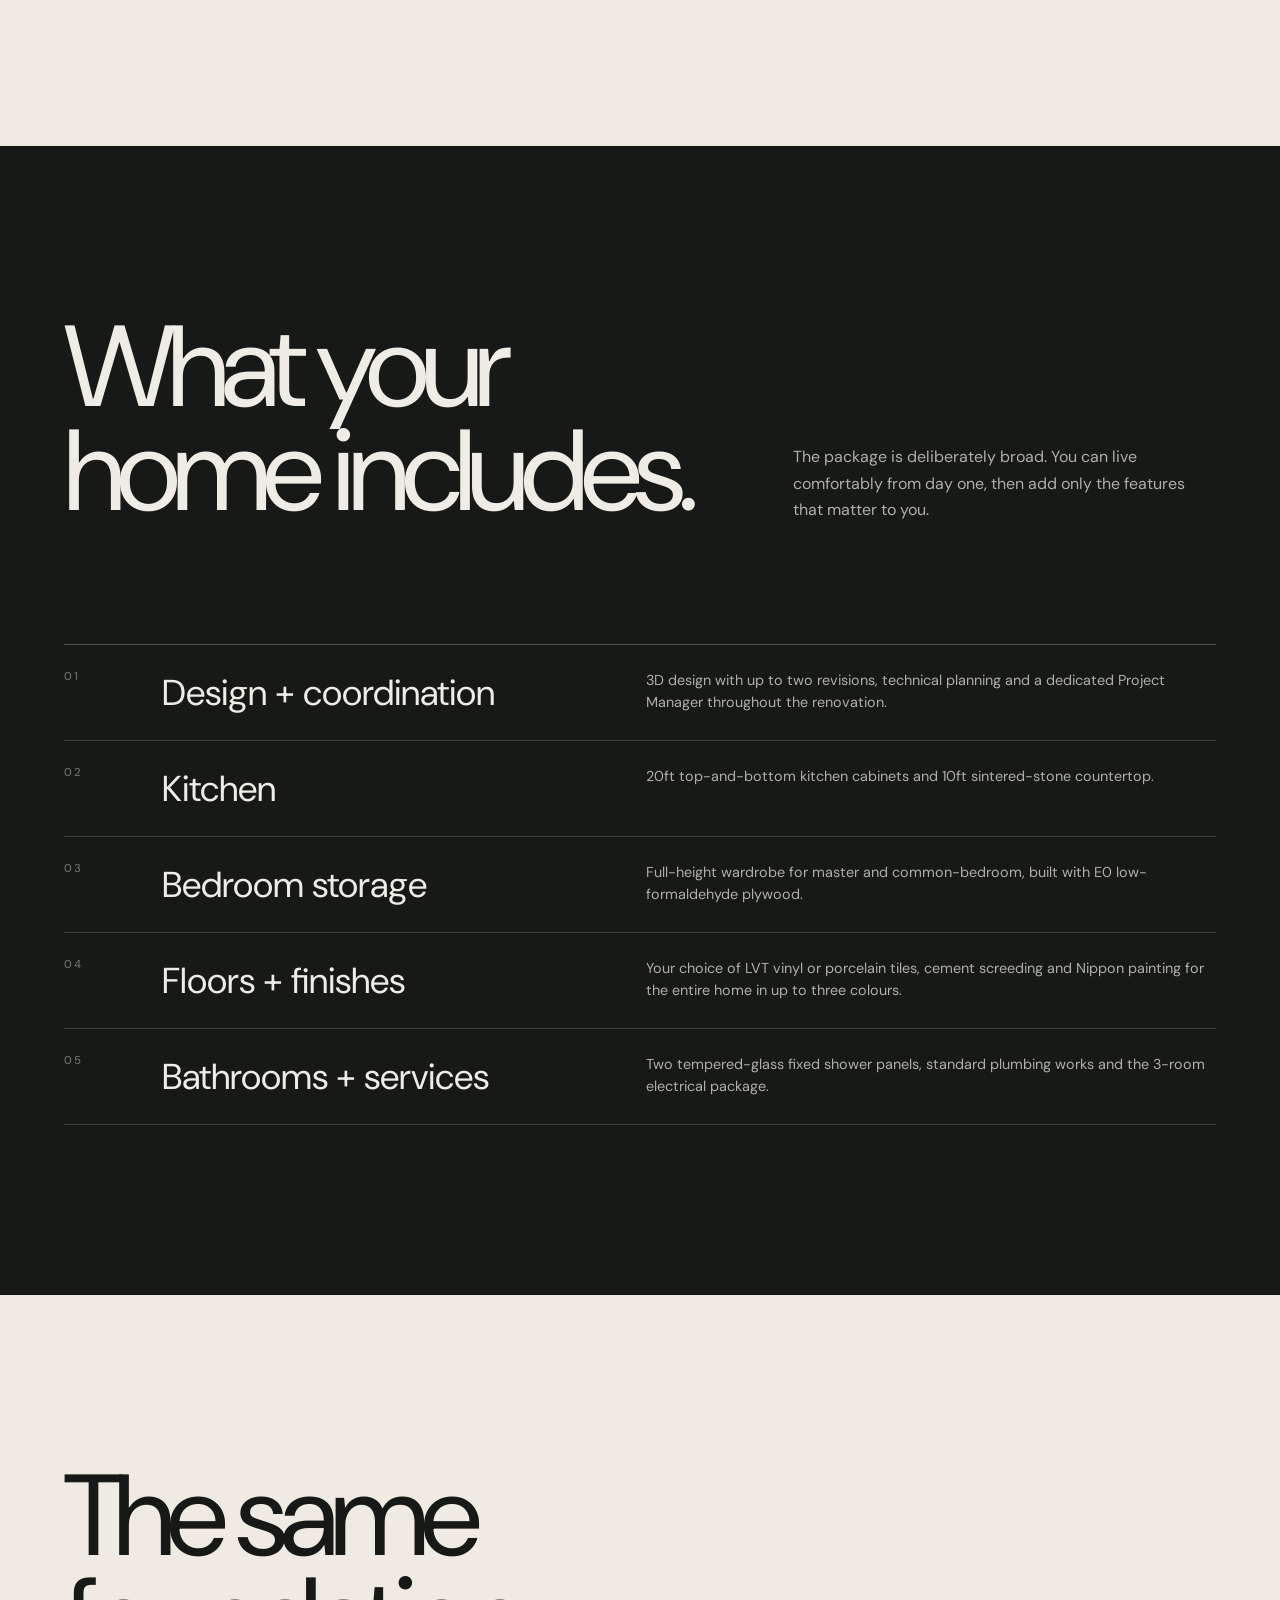
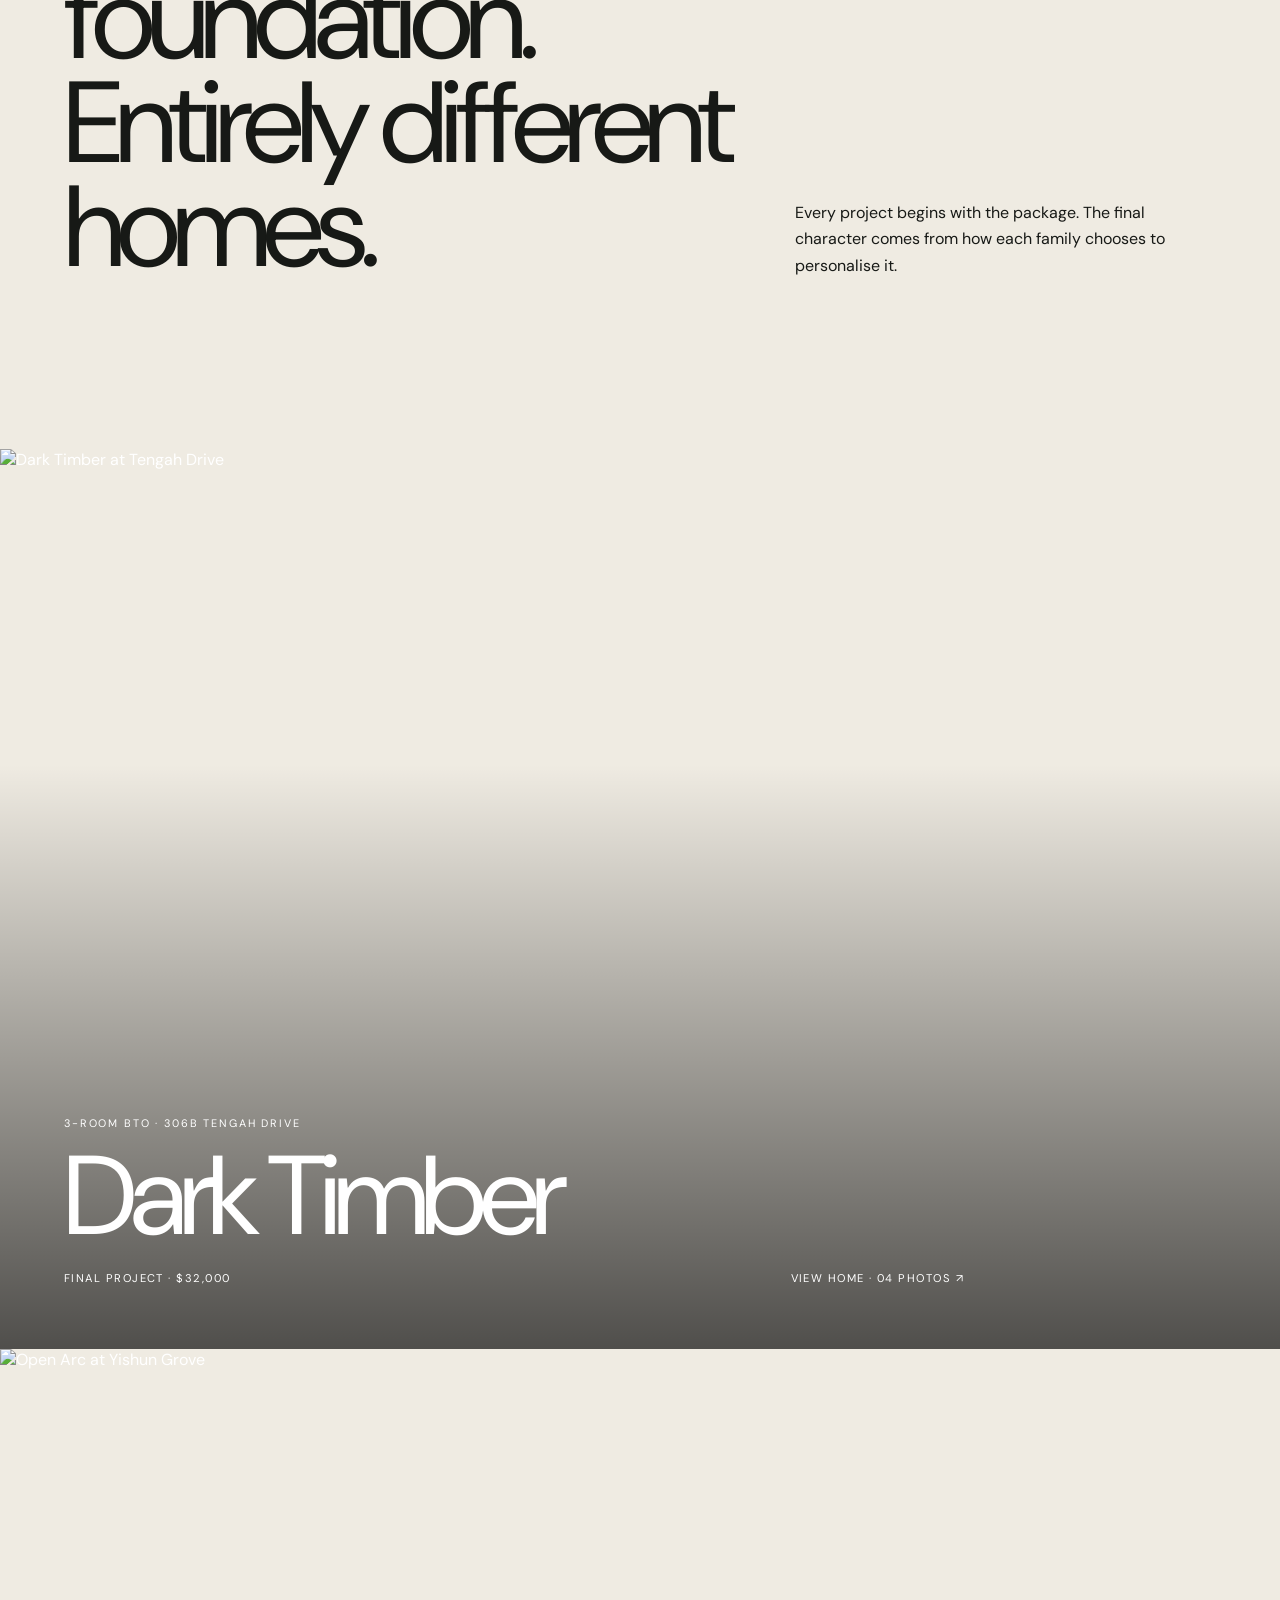
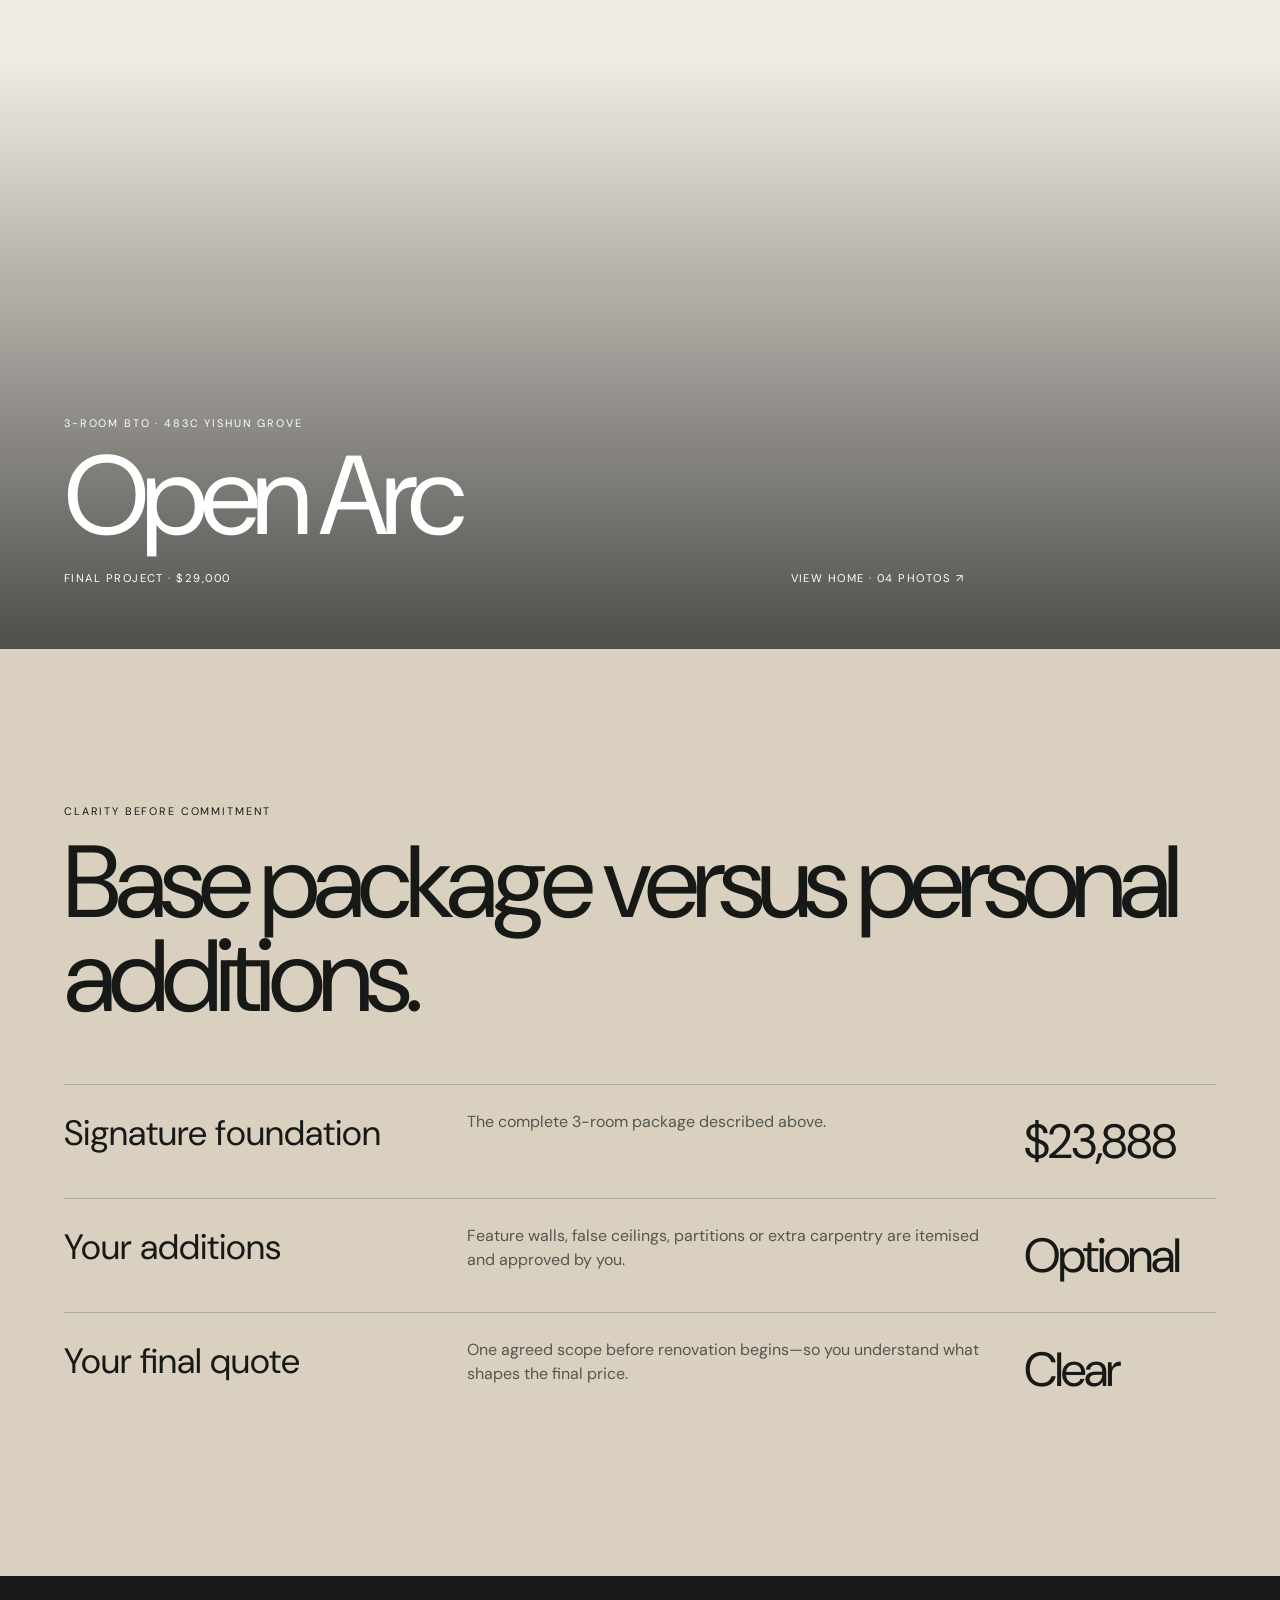
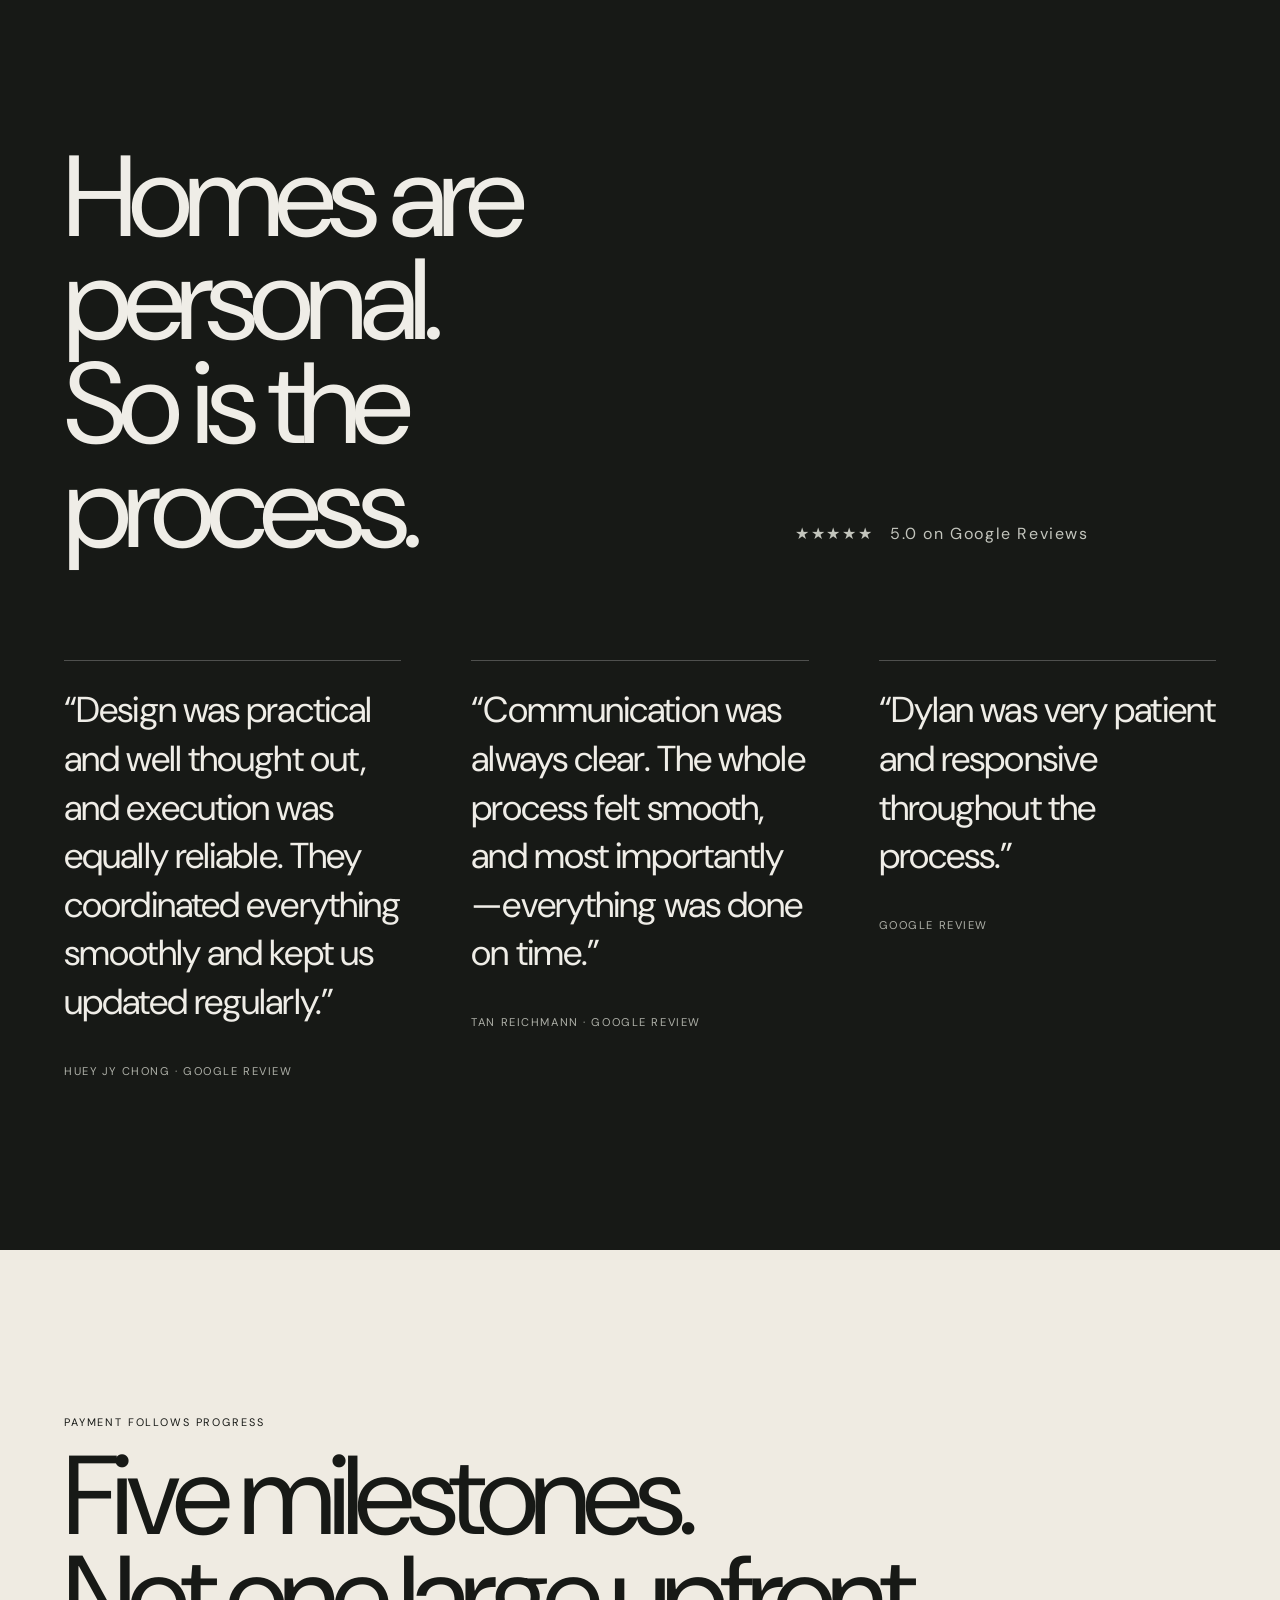
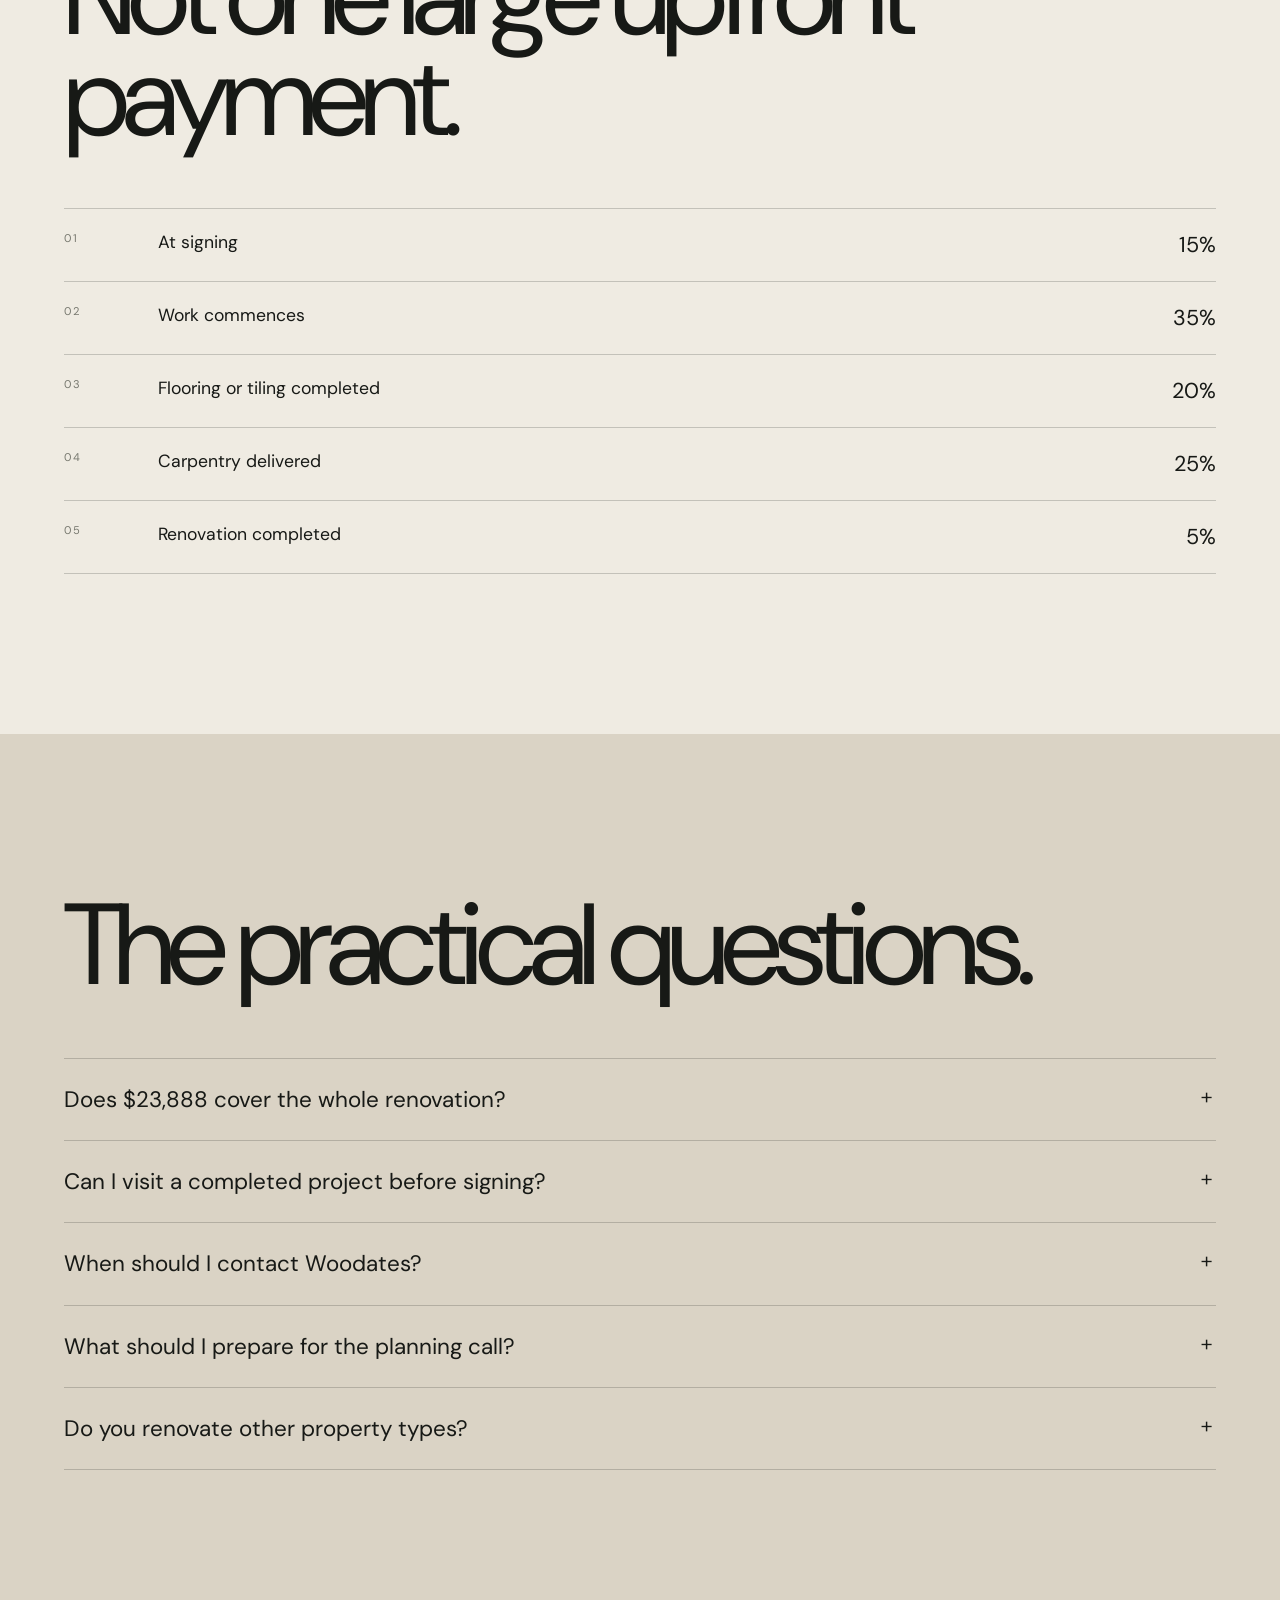
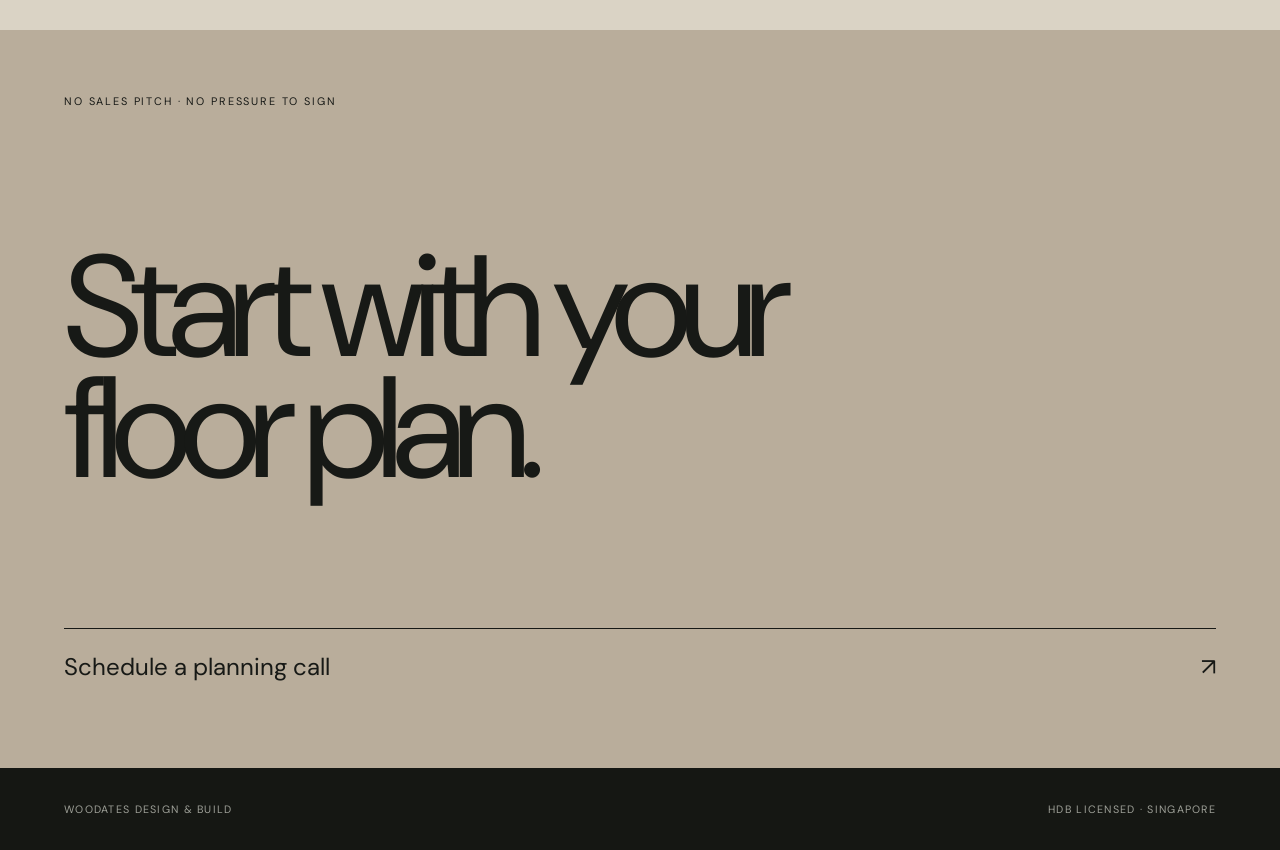
==== commit 56fe8525: "Show three Google reviews on package page" ====
--- a/3-room-immersive.html
+++ b/3-room-immersive.html
@@ -26,7 +26,7 @@
     .faq{background:#dad3c5;padding:clamp(90px,14vw,160px) var(--pad)}.faq h2{margin-bottom:60px}.faq-list{border-top:1px solid var(--line)}details{border-bottom:1px solid var(--line)}summary{list-style:none;cursor:pointer;padding:25px 42px 25px 0;position:relative;font-size:clamp(1.05rem,2.2vw,1.4rem);line-height:1.4}summary::-webkit-details-marker{display:none}summary:after{content:"+";position:absolute;right:4px;top:22px;font-size:1.4rem;font-weight:300}details[open] summary:after{content:"−"}.answer{padding:0 0 30px;max-width:760px;color:#4f514b;line-height:1.7}.answer ul{padding-left:18px}.answer li{margin:7px 0}
     .cta{min-height:82svh;background:#b9ad9b;padding:var(--pad);display:flex;flex-direction:column;justify-content:space-between}.cta h2{font-size:clamp(3.4rem,12vw,9rem);font-weight:400;line-height:.84;letter-spacing:-.07em;margin:50px 0;max-width:1100px}.cta-link{border-top:1px solid var(--ink);padding:22px 0;display:flex;justify-content:space-between;align-items:center;font-size:clamp(1rem,2.5vw,1.5rem)}footer{background:#151713;color:#9ea098;padding:34px var(--pad) calc(34px + env(safe-area-inset-bottom));display:flex;justify-content:space-between;gap:20px;font-size:.67rem;letter-spacing:.12em;text-transform:uppercase}
     .reveal{opacity:0;transform:translateY(30px);transition:.75s}.reveal.in{opacity:1;transform:none}
-    @media(min-width:760px){.back{display:block}.price{grid-template-columns:1.15fr .85fr;align-items:end}.scope-head,.reviews-head{grid-template-columns:1.25fr .75fr;align-items:end}.scope-item{grid-template-columns:80px .9fr 1.1fr;align-items:start}.scope-item h3{margin:0}.scope-item p{grid-column:auto}.cost-row{grid-template-columns:1fr 1.4fr .5fr;align-items:start}.quotes{grid-template-columns:1fr 1fr}.project{min-height:100vh}.project-info{max-width:900px}.milestone{grid-template-columns:80px 1fr auto}.stories-intro{grid-template-columns:1.25fr .75fr;align-items:end}}
+    @media(min-width:760px){.back{display:block}.price{grid-template-columns:1.15fr .85fr;align-items:end}.scope-head,.reviews-head{grid-template-columns:1.25fr .75fr;align-items:end}.scope-item{grid-template-columns:80px .9fr 1.1fr;align-items:start}.scope-item h3{margin:0}.scope-item p{grid-column:auto}.cost-row{grid-template-columns:1fr 1.4fr .5fr;align-items:start}.quotes{grid-template-columns:repeat(3,minmax(0,1fr))}.project{min-height:100vh}.project-info{max-width:900px}.milestone{grid-template-columns:80px 1fr auto}.stories-intro{grid-template-columns:1.25fr .75fr;align-items:end}}
     @media(min-width:760px){.hero h1{font-size:clamp(4.25rem,7vw,6.5rem);max-width:900px}}
     @media(prefers-reduced-motion:reduce){html{scroll-behavior:auto}.reveal{opacity:1;transform:none}.project>img{transition:none}}
   </style>
@@ -49,7 +49,7 @@
       <article class="project yishun"><img src="3-room/483C-Yishun-Grove-Warm-Minimalist/483C-Yishun-Grove-Warm-Minimalist-2.png" alt="Open Arc at Yishun Grove"><button class="project-trigger" type="button" data-project="open-arc" aria-label="View Open Arc at 483C Yishun Grove"></button><div class="project-copy"><span class="eyebrow">3-room BTO · 483C Yishun Grove</span><h3>Open Arc</h3><div class="project-info"><span>Final project · $29,000</span><span class="project-view">View home · 04 photos ↗</span></div></div></article>
     </section>
     <section class="costs"><span class="eyebrow">Clarity before commitment</span><h2 class="reveal">Base package versus personal additions.</h2><div class="cost-row"><strong>Signature foundation</strong><p>The complete 3-room package described above.</p><span class="amount">$23,888</span></div><div class="cost-row"><strong>Your additions</strong><p>Feature walls, false ceilings, partitions or extra carpentry are itemised and approved by you.</p><span class="amount">Optional</span></div><div class="cost-row"><strong>Your final quote</strong><p>One agreed scope before renovation begins—so you understand what shapes the final price.</p><span class="amount">Clear</span></div></section>
-    <section class="reviews"><div class="reviews-head"><h2 class="reveal">Homes are personal.<br>So is the process.</h2><p class="rating">★★★★★ &nbsp; 5.0 on Google Reviews</p></div><div class="quotes"><div class="quote"><blockquote>“Design was practical and well thought out, and execution was equally reliable. They coordinated everything smoothly and kept us updated regularly.”</blockquote><cite>Huey Jy Chong · Google Review</cite></div><div class="quote"><blockquote>“Communication was always clear. The whole process felt smooth, and most importantly—everything was done on time.”</blockquote><cite>Tan Reichmann · Google Review</cite></div></div></section>
+    <section class="reviews"><div class="reviews-head"><h2 class="reveal">Homes are personal.<br>So is the process.</h2><p class="rating">★★★★★ &nbsp; 5.0 on Google Reviews</p></div><div class="quotes"><div class="quote"><blockquote>“Design was practical and well thought out, and execution was equally reliable. They coordinated everything smoothly and kept us updated regularly.”</blockquote><cite>Huey Jy Chong · Google Review</cite></div><div class="quote"><blockquote>“Communication was always clear. The whole process felt smooth, and most importantly—everything was done on time.”</blockquote><cite>Tan Reichmann · Google Review</cite></div><div class="quote"><blockquote>“Dylan was very patient and responsive throughout the process.”</blockquote><cite>Google Review</cite></div></div></section>
     <section class="process" id="payment"><span class="eyebrow">Payment follows progress</span><h2 class="reveal">Five milestones.<br>Not one large upfront payment.</h2><div class="milestones"><div class="milestone"><span>01</span><strong>At signing</strong><b>15%</b></div><div class="milestone"><span>02</span><strong>Work commences</strong><b>35%</b></div><div class="milestone"><span>03</span><strong>Flooring or tiling completed</strong><b>20%</b></div><div class="milestone"><span>04</span><strong>Carpentry delivered</strong><b>25%</b></div><div class="milestone"><span>05</span><strong>Renovation completed</strong><b>5%</b></div></div></section>
     <section class="faq" id="questions"><h2 class="reveal">The practical questions.</h2><div class="faq-list">
       <details><summary>Does $23,888 cover the whole renovation?</summary><div class="answer">It covers the complete package scope listed above. Personalised features—such as feature walls, false ceilings, kitchen partitions or additional carpentry—are quoted separately and agreed before work starts.</div></details>
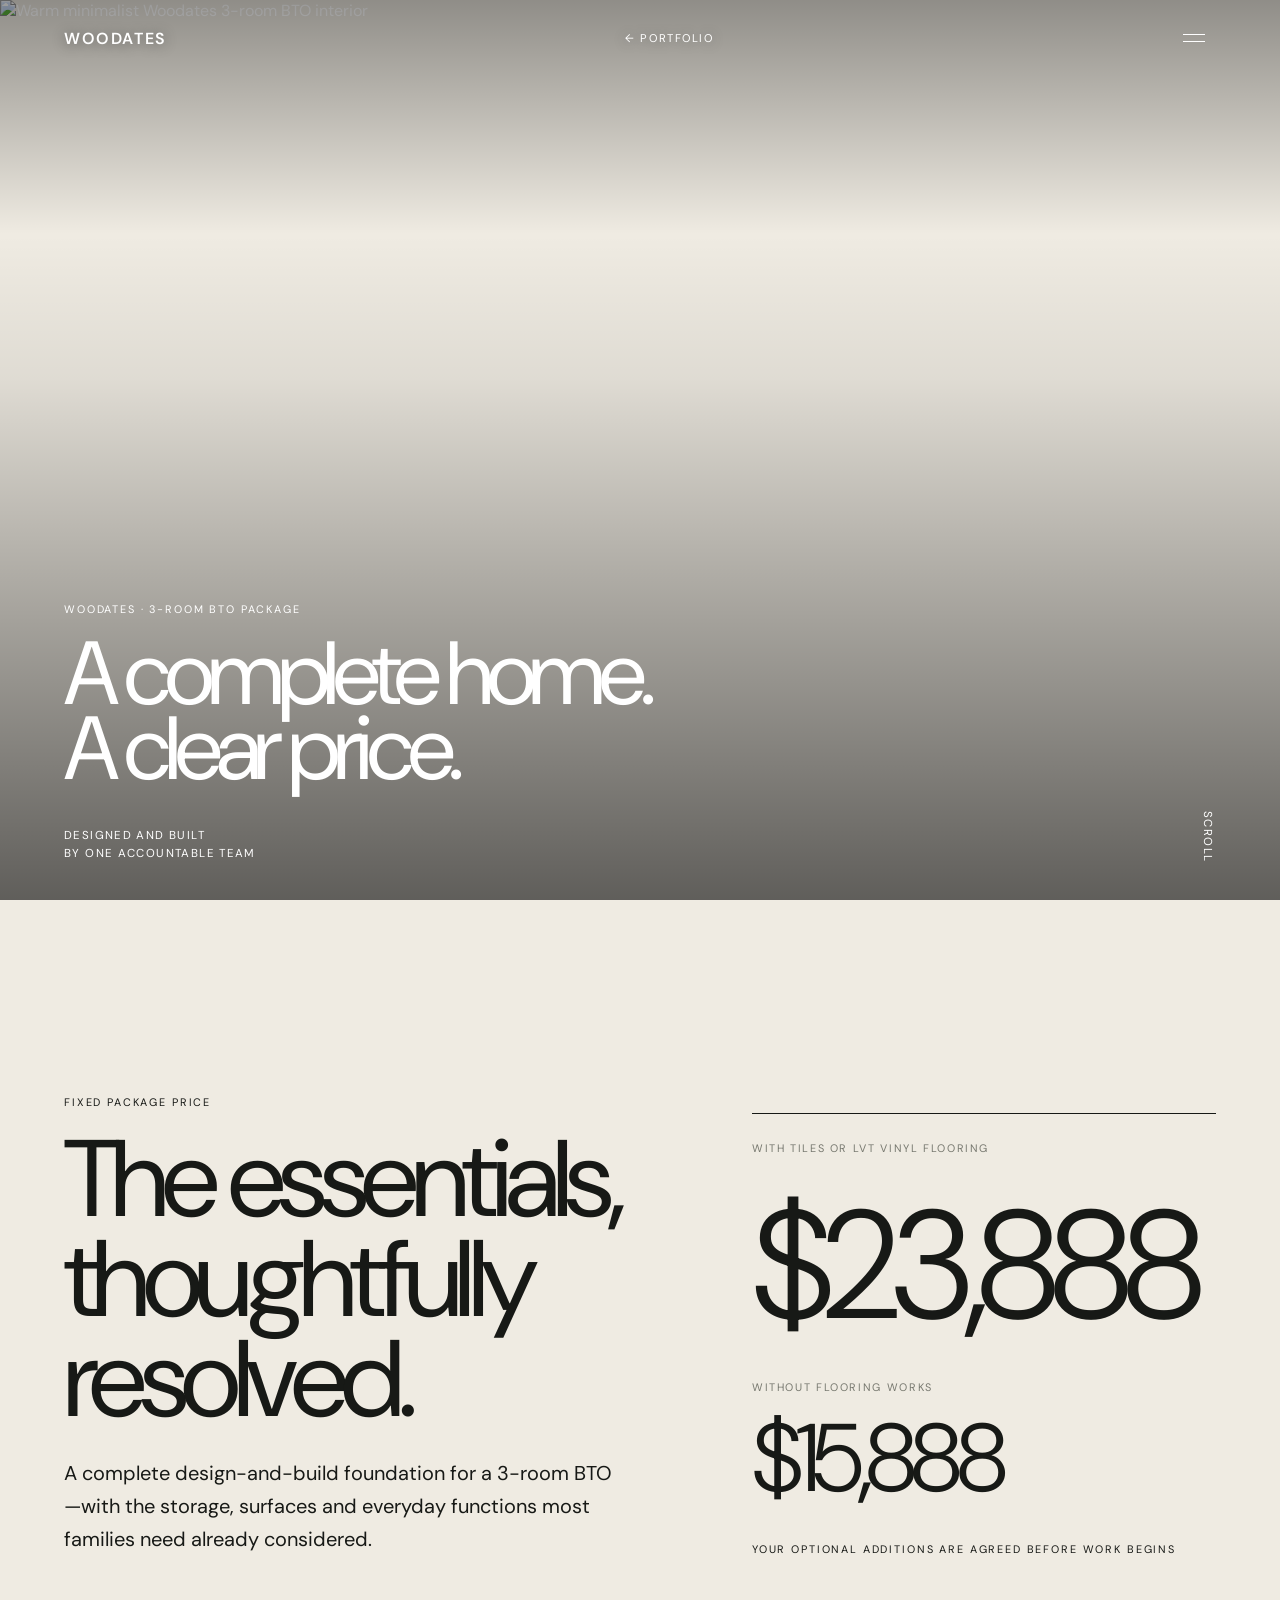
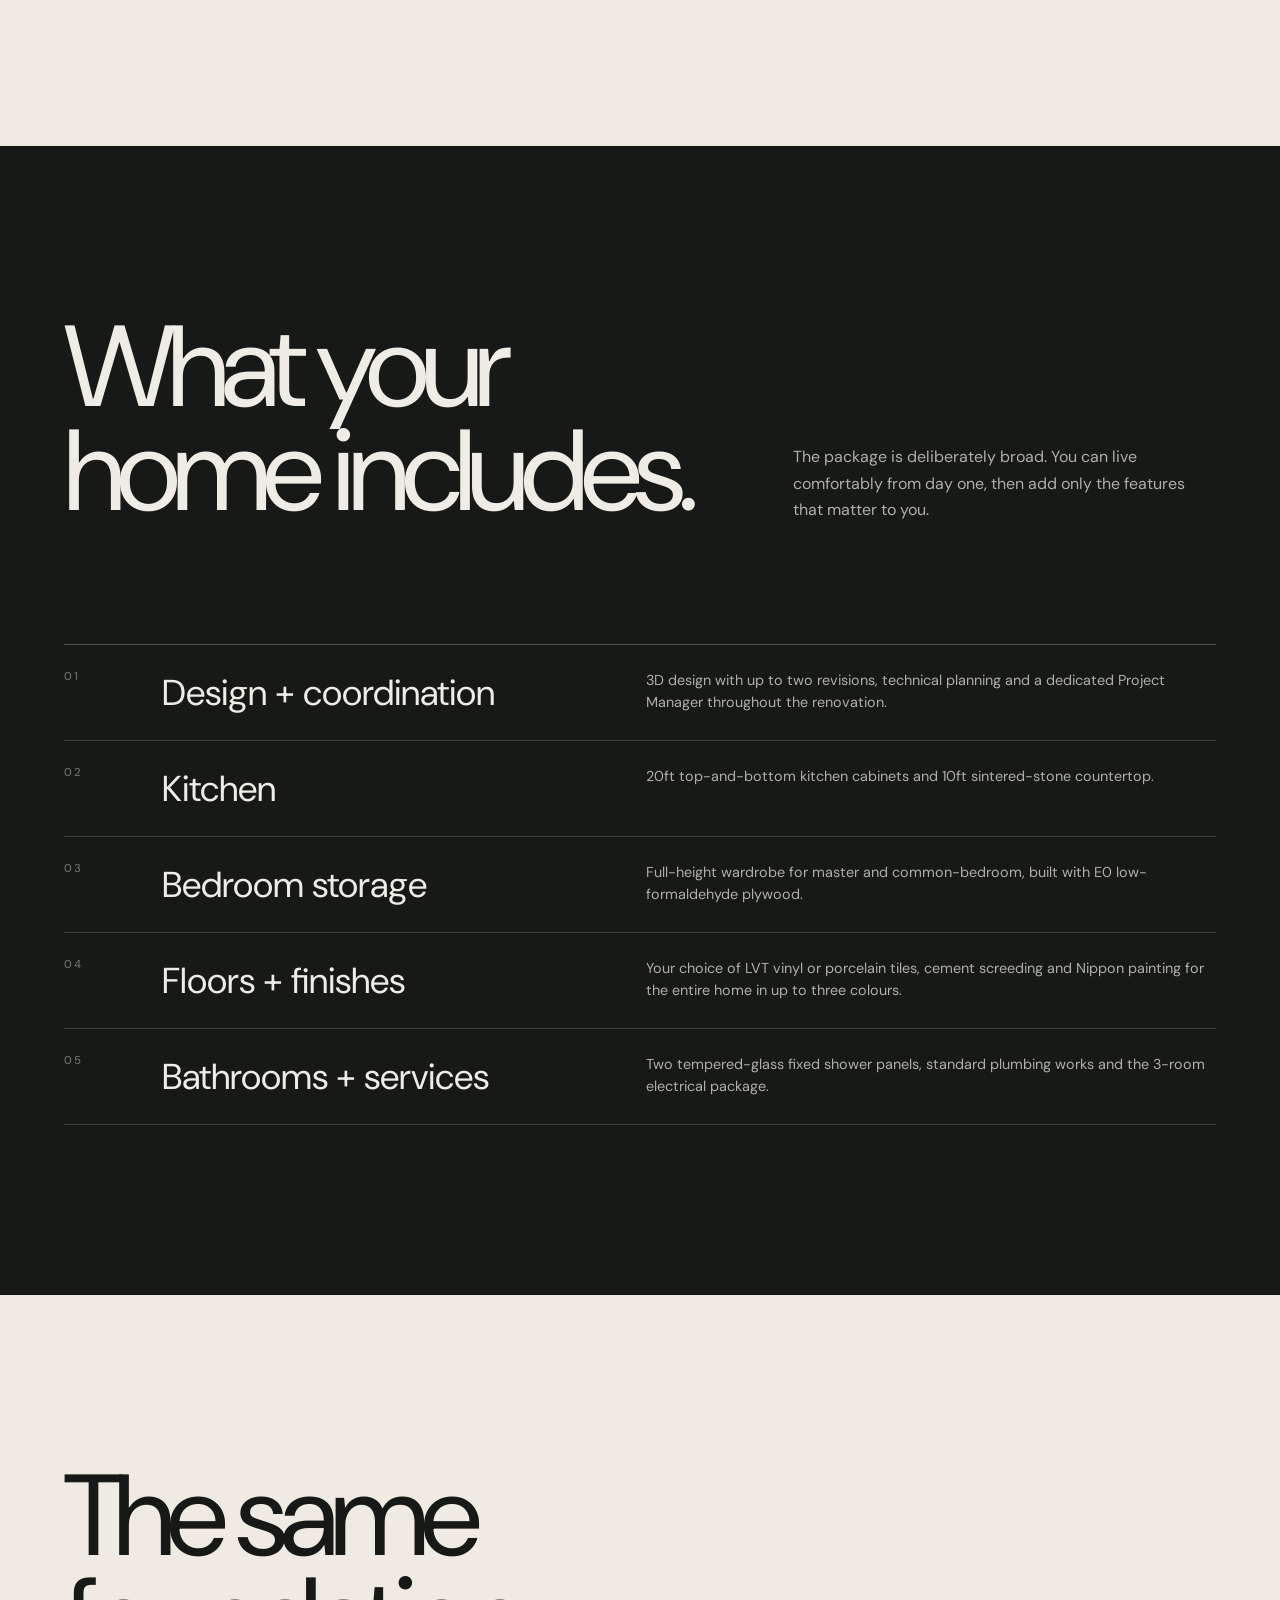
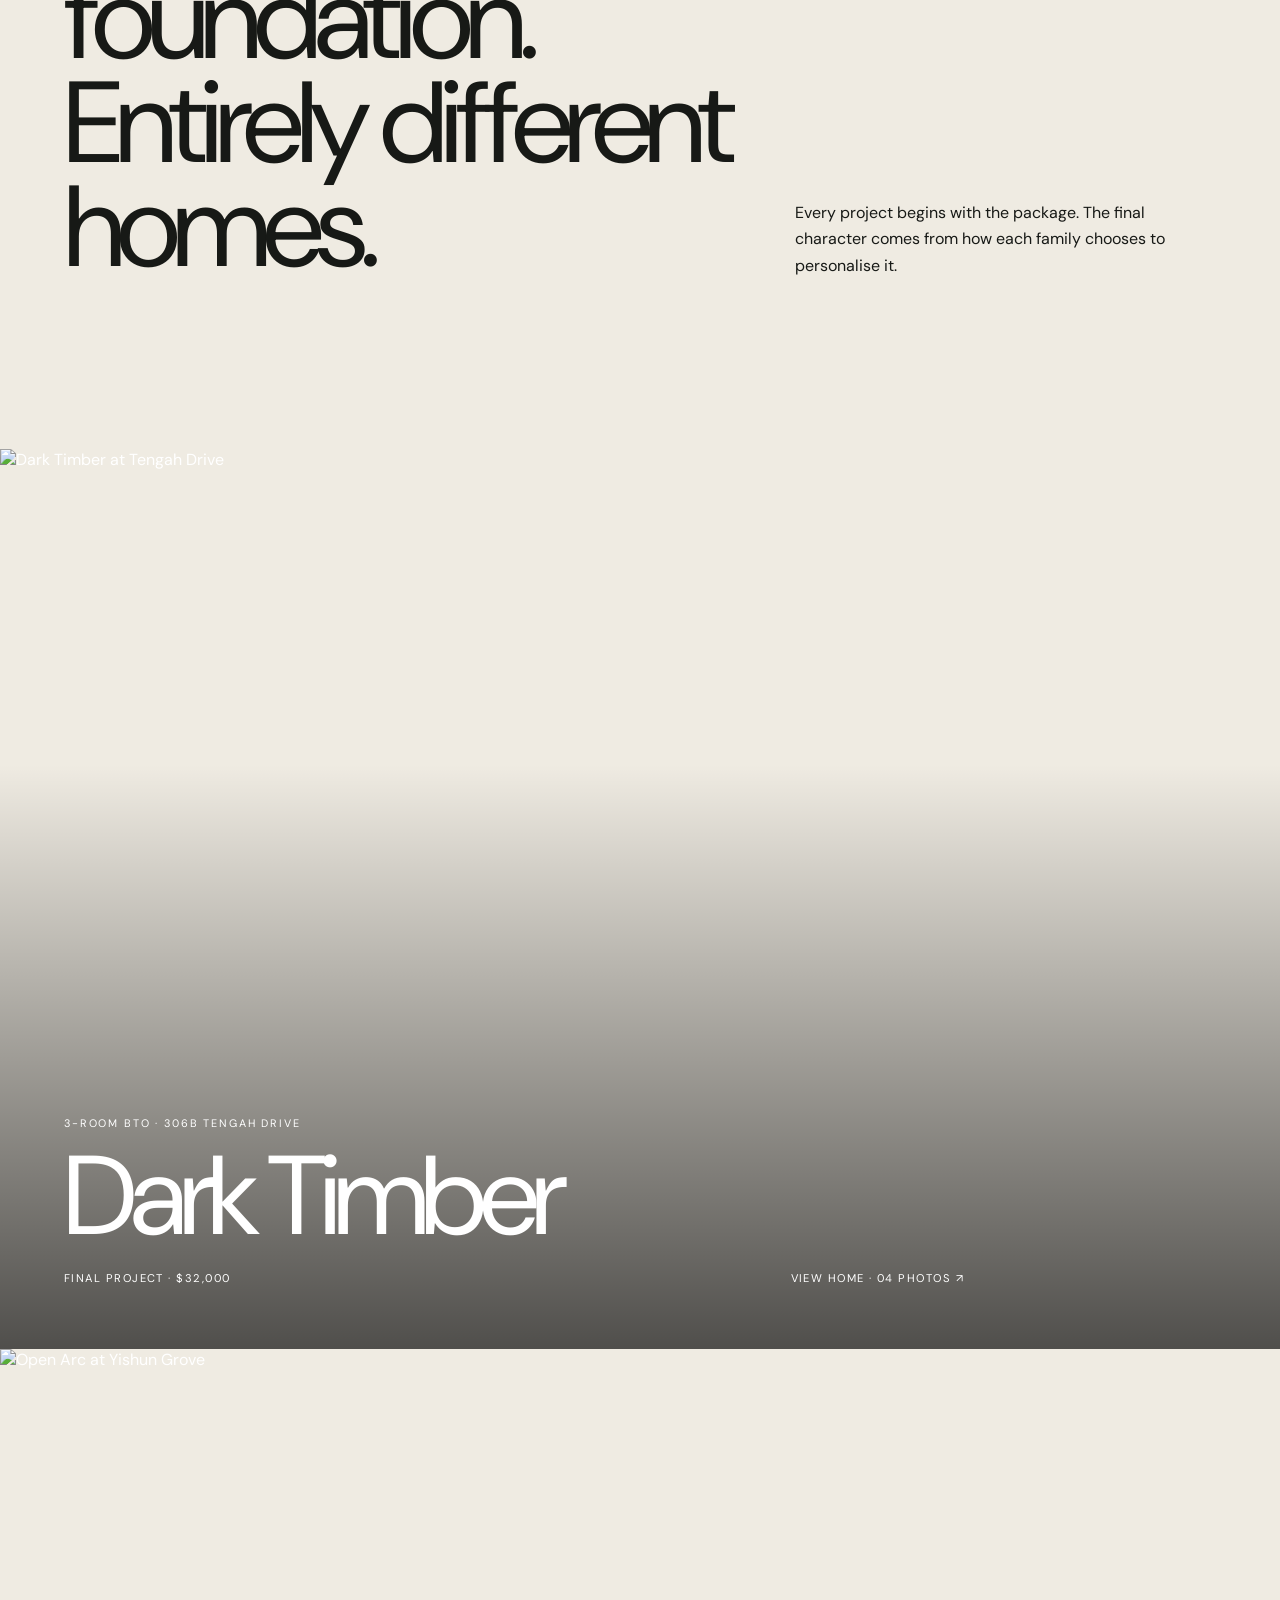
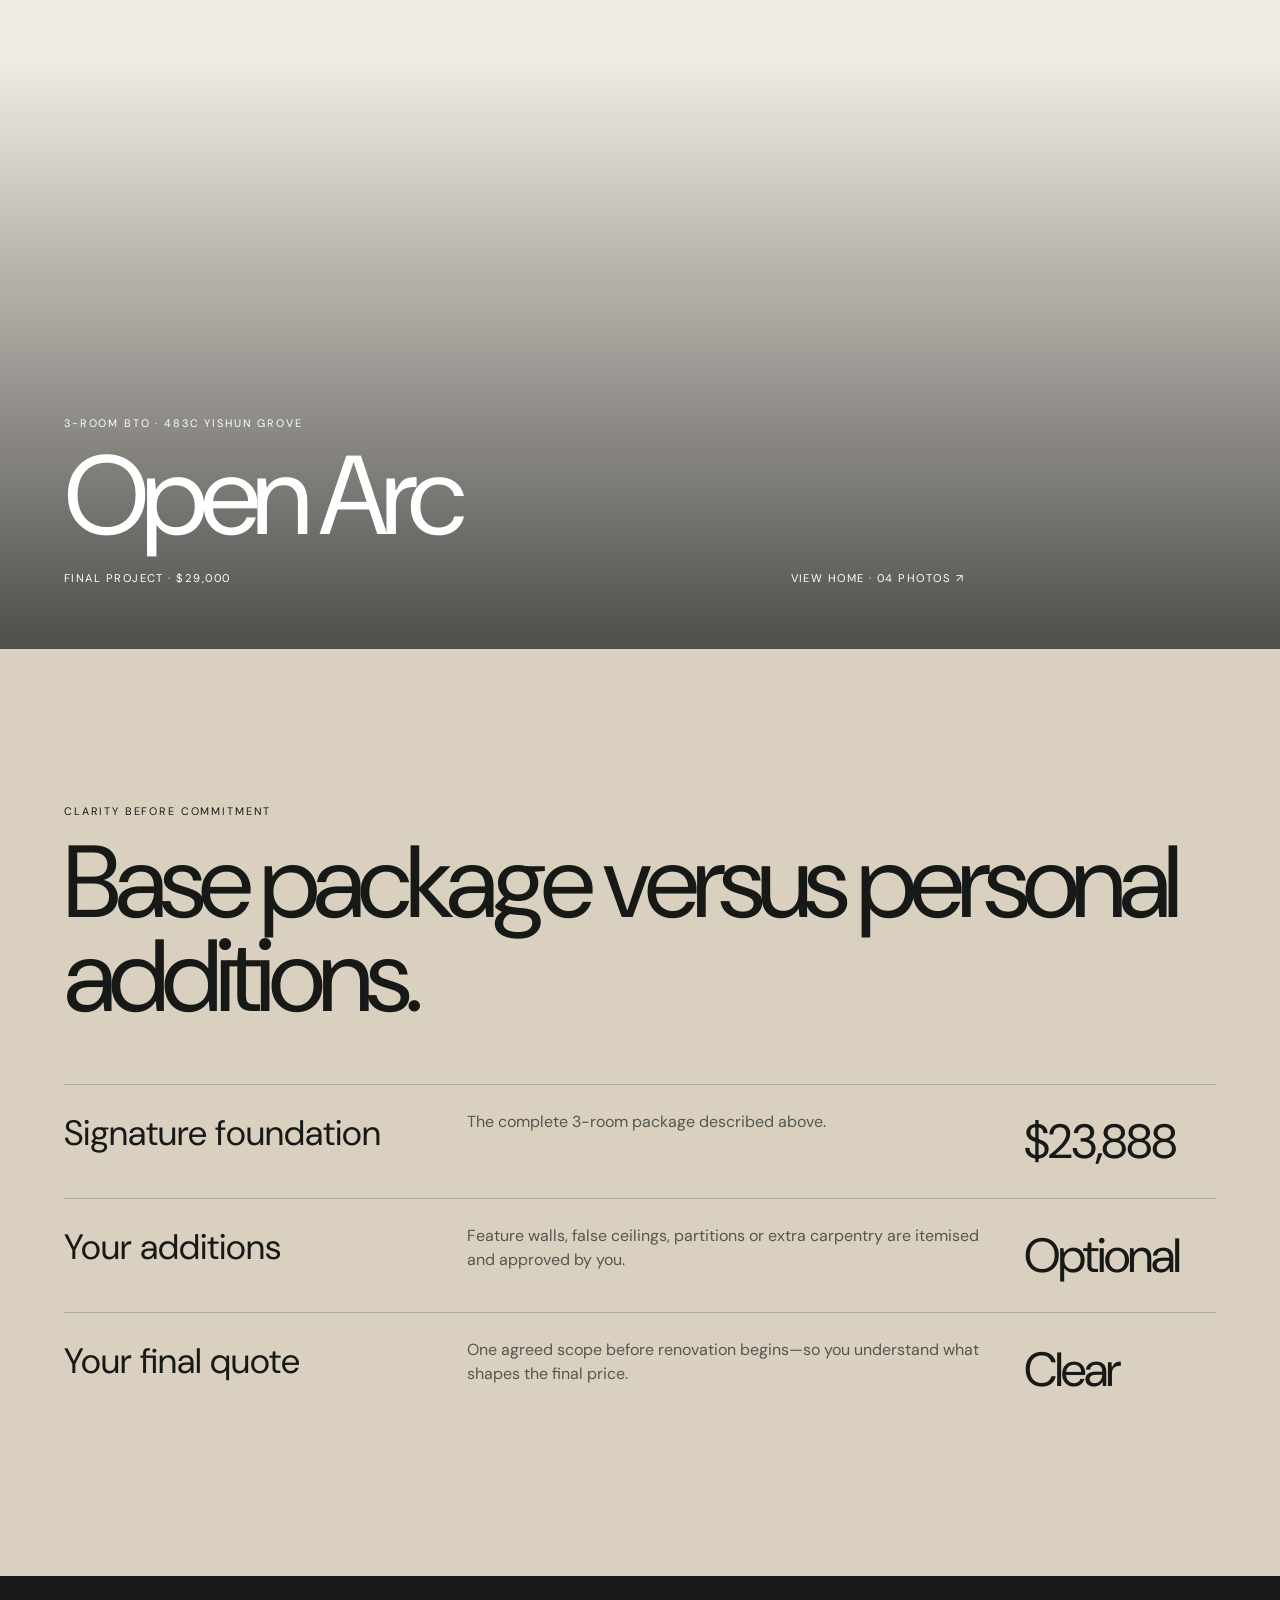
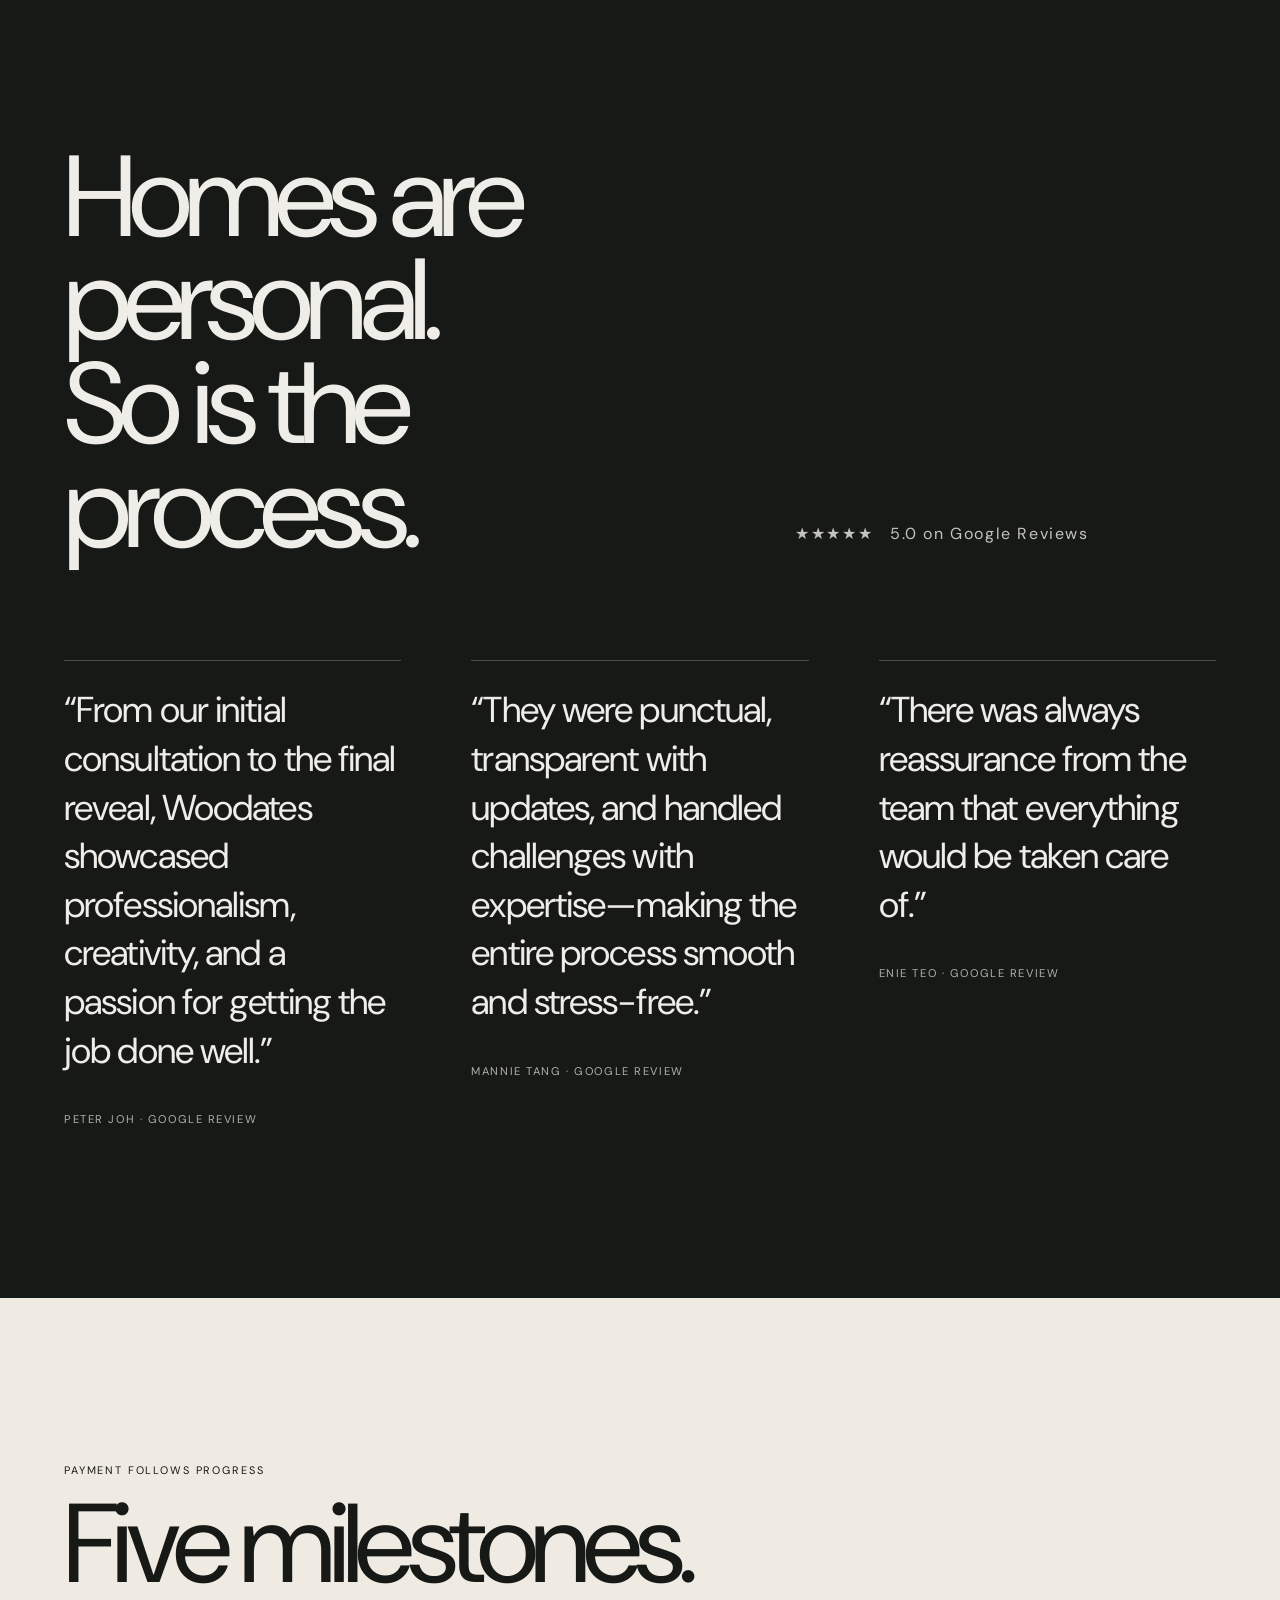
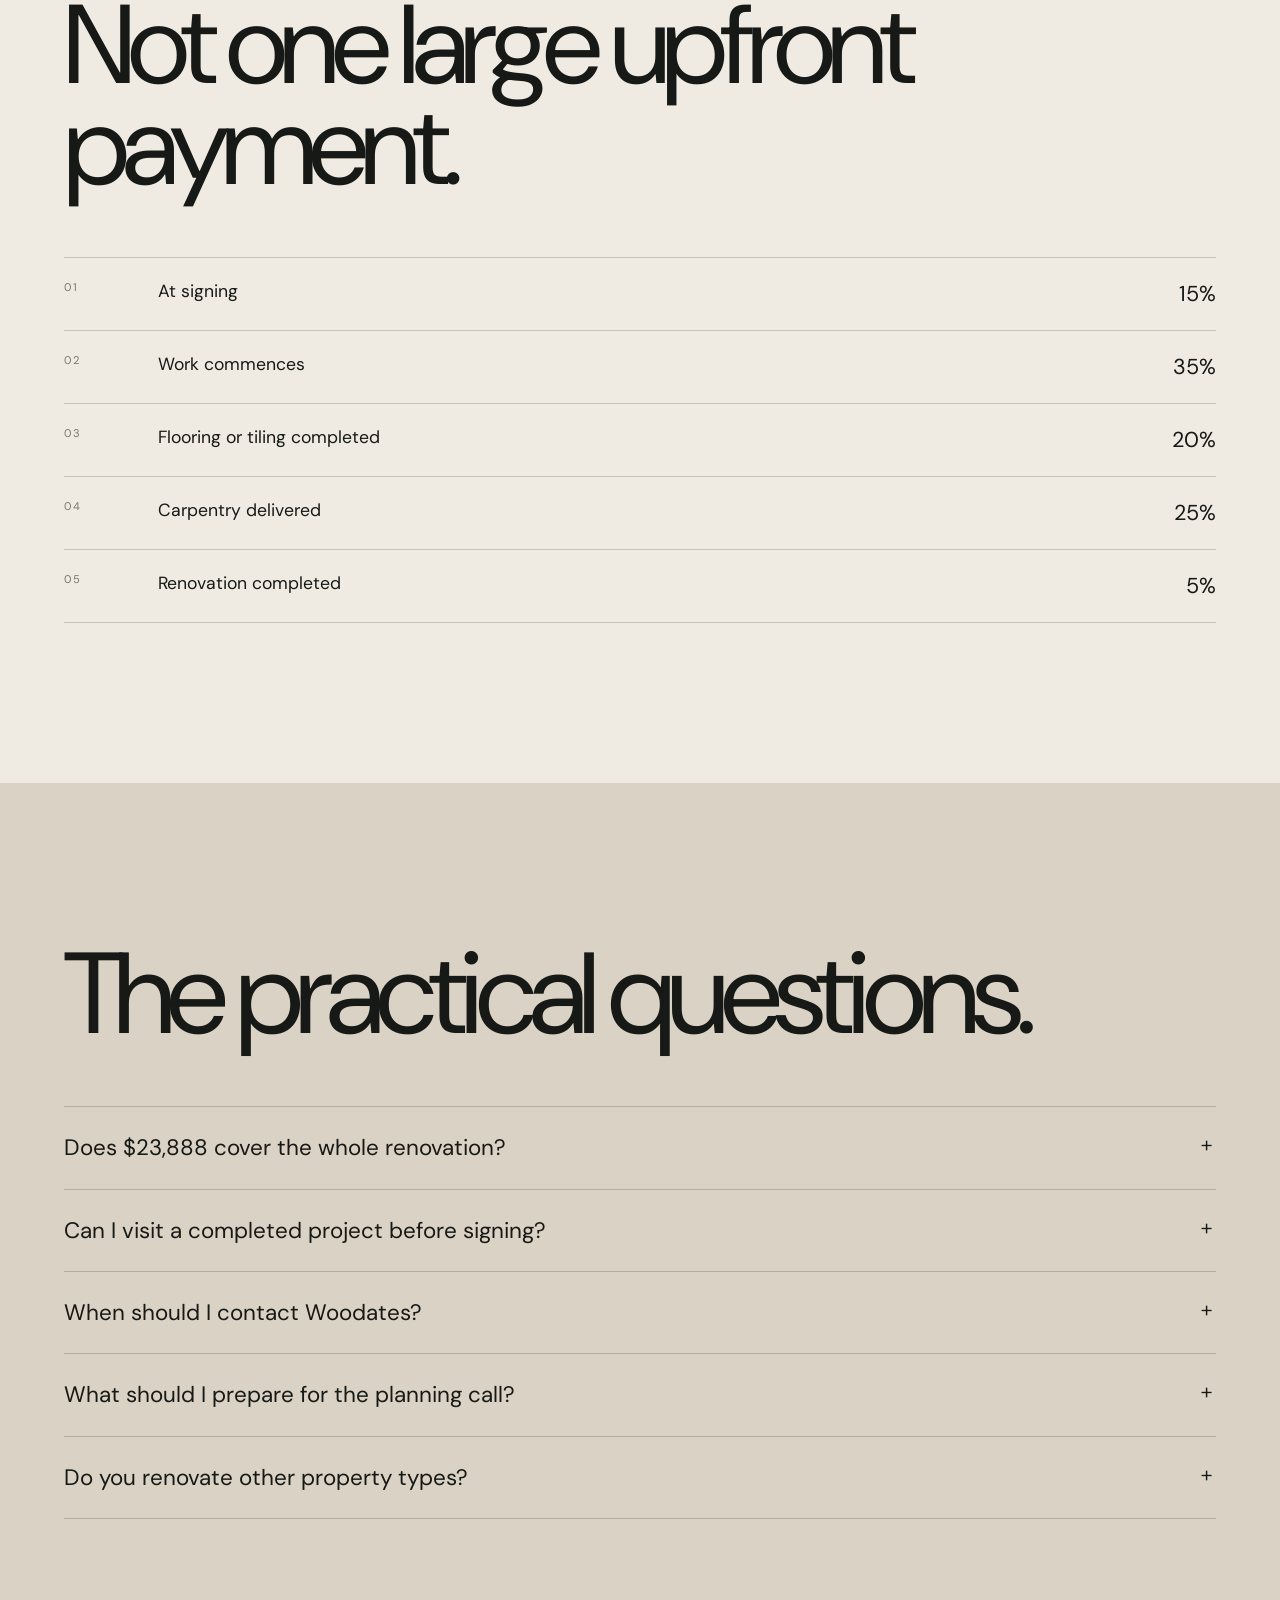
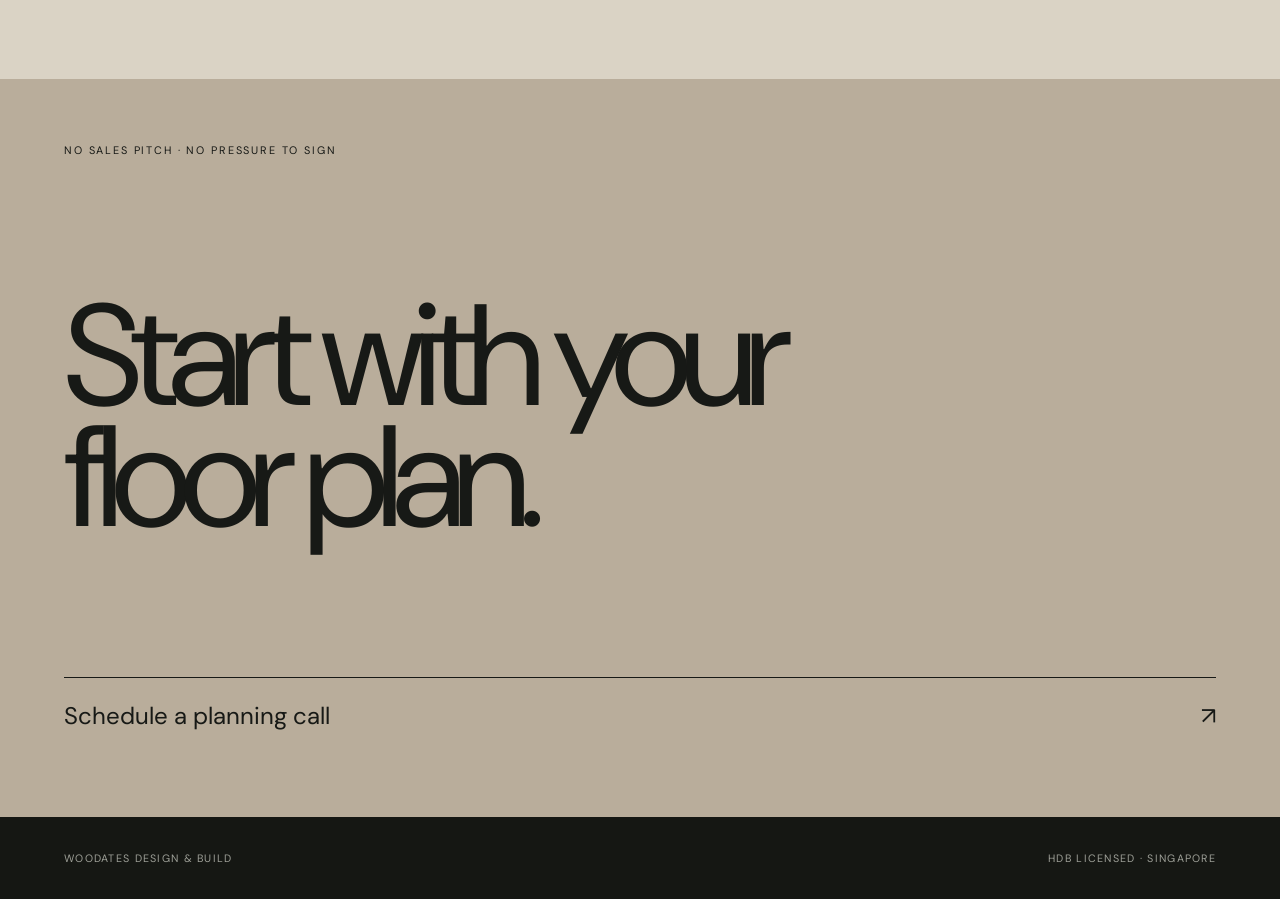
==== commit 4d36e232: "Use concise verified Google review excerpts" ====
--- a/3-room-immersive.html
+++ b/3-room-immersive.html
@@ -49,7 +49,7 @@
       <article class="project yishun"><img src="3-room/483C-Yishun-Grove-Warm-Minimalist/483C-Yishun-Grove-Warm-Minimalist-2.png" alt="Open Arc at Yishun Grove"><button class="project-trigger" type="button" data-project="open-arc" aria-label="View Open Arc at 483C Yishun Grove"></button><div class="project-copy"><span class="eyebrow">3-room BTO · 483C Yishun Grove</span><h3>Open Arc</h3><div class="project-info"><span>Final project · $29,000</span><span class="project-view">View home · 04 photos ↗</span></div></div></article>
     </section>
     <section class="costs"><span class="eyebrow">Clarity before commitment</span><h2 class="reveal">Base package versus personal additions.</h2><div class="cost-row"><strong>Signature foundation</strong><p>The complete 3-room package described above.</p><span class="amount">$23,888</span></div><div class="cost-row"><strong>Your additions</strong><p>Feature walls, false ceilings, partitions or extra carpentry are itemised and approved by you.</p><span class="amount">Optional</span></div><div class="cost-row"><strong>Your final quote</strong><p>One agreed scope before renovation begins—so you understand what shapes the final price.</p><span class="amount">Clear</span></div></section>
-    <section class="reviews"><div class="reviews-head"><h2 class="reveal">Homes are personal.<br>So is the process.</h2><p class="rating">★★★★★ &nbsp; 5.0 on Google Reviews</p></div><div class="quotes"><div class="quote"><blockquote>“Design was practical and well thought out, and execution was equally reliable. They coordinated everything smoothly and kept us updated regularly.”</blockquote><cite>Huey Jy Chong · Google Review</cite></div><div class="quote"><blockquote>“Communication was always clear. The whole process felt smooth, and most importantly—everything was done on time.”</blockquote><cite>Tan Reichmann · Google Review</cite></div><div class="quote"><blockquote>“Dylan was very patient and responsive throughout the process.”</blockquote><cite>Google Review</cite></div></div></section>
+    <section class="reviews"><div class="reviews-head"><h2 class="reveal">Homes are personal.<br>So is the process.</h2><p class="rating">★★★★★ &nbsp; 5.0 on Google Reviews</p></div><div class="quotes"><div class="quote"><blockquote>“From our initial consultation to the final reveal, Woodates showcased professionalism, creativity, and a passion for getting the job done well.”</blockquote><cite>Peter Joh · Google Review</cite></div><div class="quote"><blockquote>“They were punctual, transparent with updates, and handled challenges with expertise—making the entire process smooth and stress-free.”</blockquote><cite>Mannie Tang · Google Review</cite></div><div class="quote"><blockquote>“There was always reassurance from the team that everything would be taken care of.”</blockquote><cite>Enie Teo · Google Review</cite></div></div></section>
     <section class="process" id="payment"><span class="eyebrow">Payment follows progress</span><h2 class="reveal">Five milestones.<br>Not one large upfront payment.</h2><div class="milestones"><div class="milestone"><span>01</span><strong>At signing</strong><b>15%</b></div><div class="milestone"><span>02</span><strong>Work commences</strong><b>35%</b></div><div class="milestone"><span>03</span><strong>Flooring or tiling completed</strong><b>20%</b></div><div class="milestone"><span>04</span><strong>Carpentry delivered</strong><b>25%</b></div><div class="milestone"><span>05</span><strong>Renovation completed</strong><b>5%</b></div></div></section>
     <section class="faq" id="questions"><h2 class="reveal">The practical questions.</h2><div class="faq-list">
       <details><summary>Does $23,888 cover the whole renovation?</summary><div class="answer">It covers the complete package scope listed above. Personalised features—such as feature walls, false ceilings, kitchen partitions or additional carpentry—are quoted separately and agreed before work starts.</div></details>
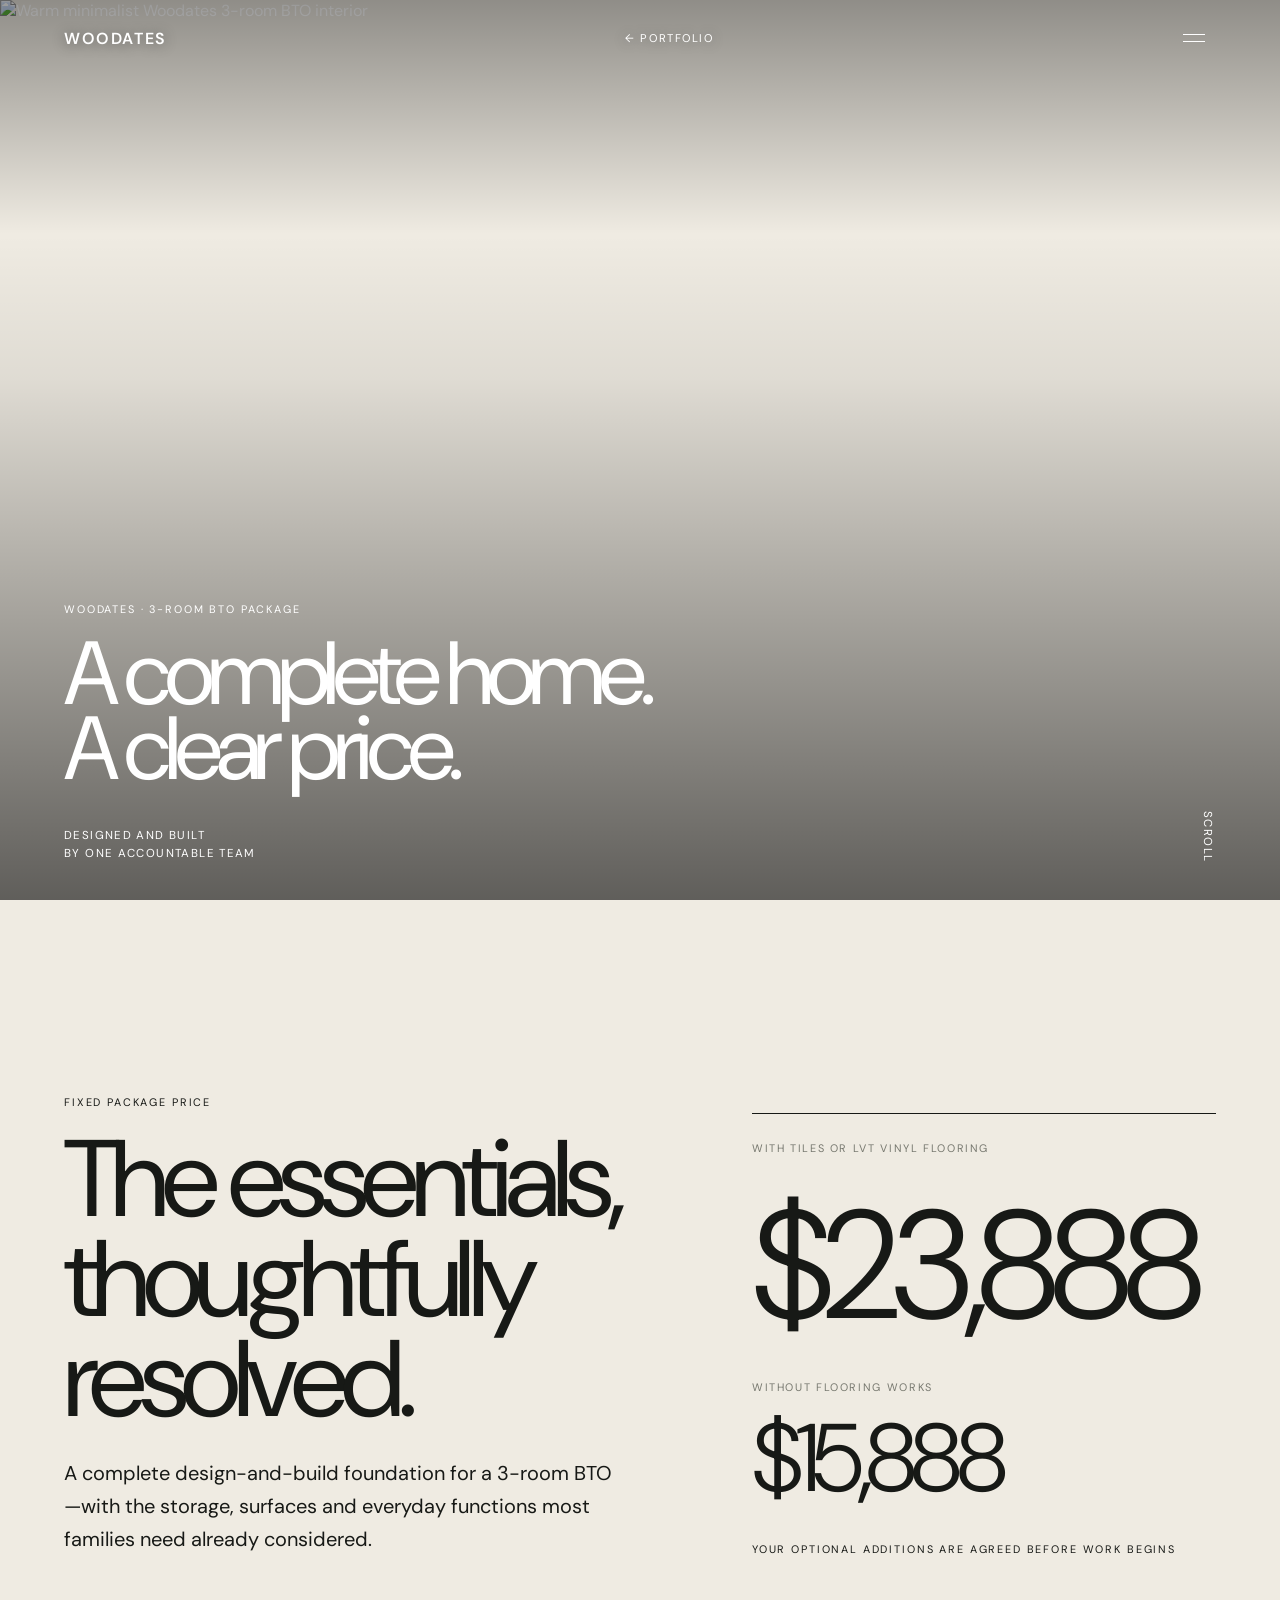
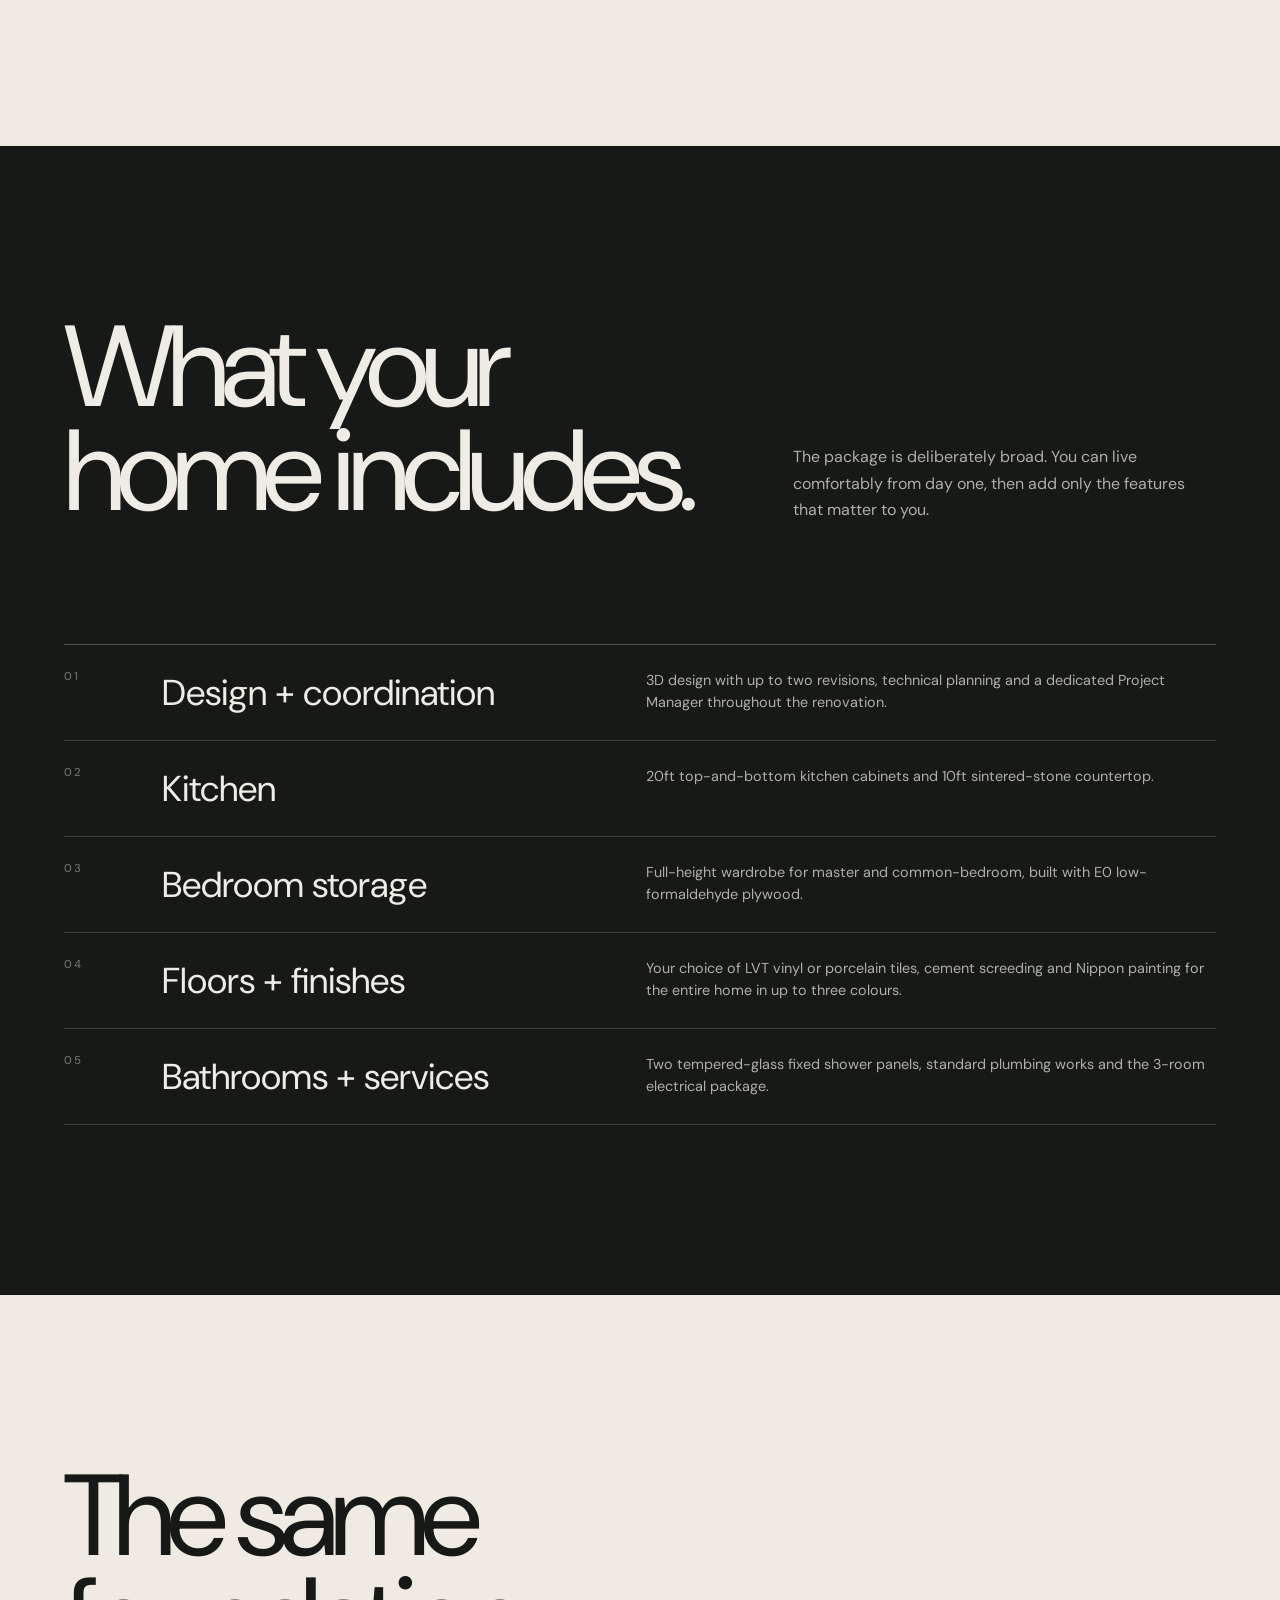
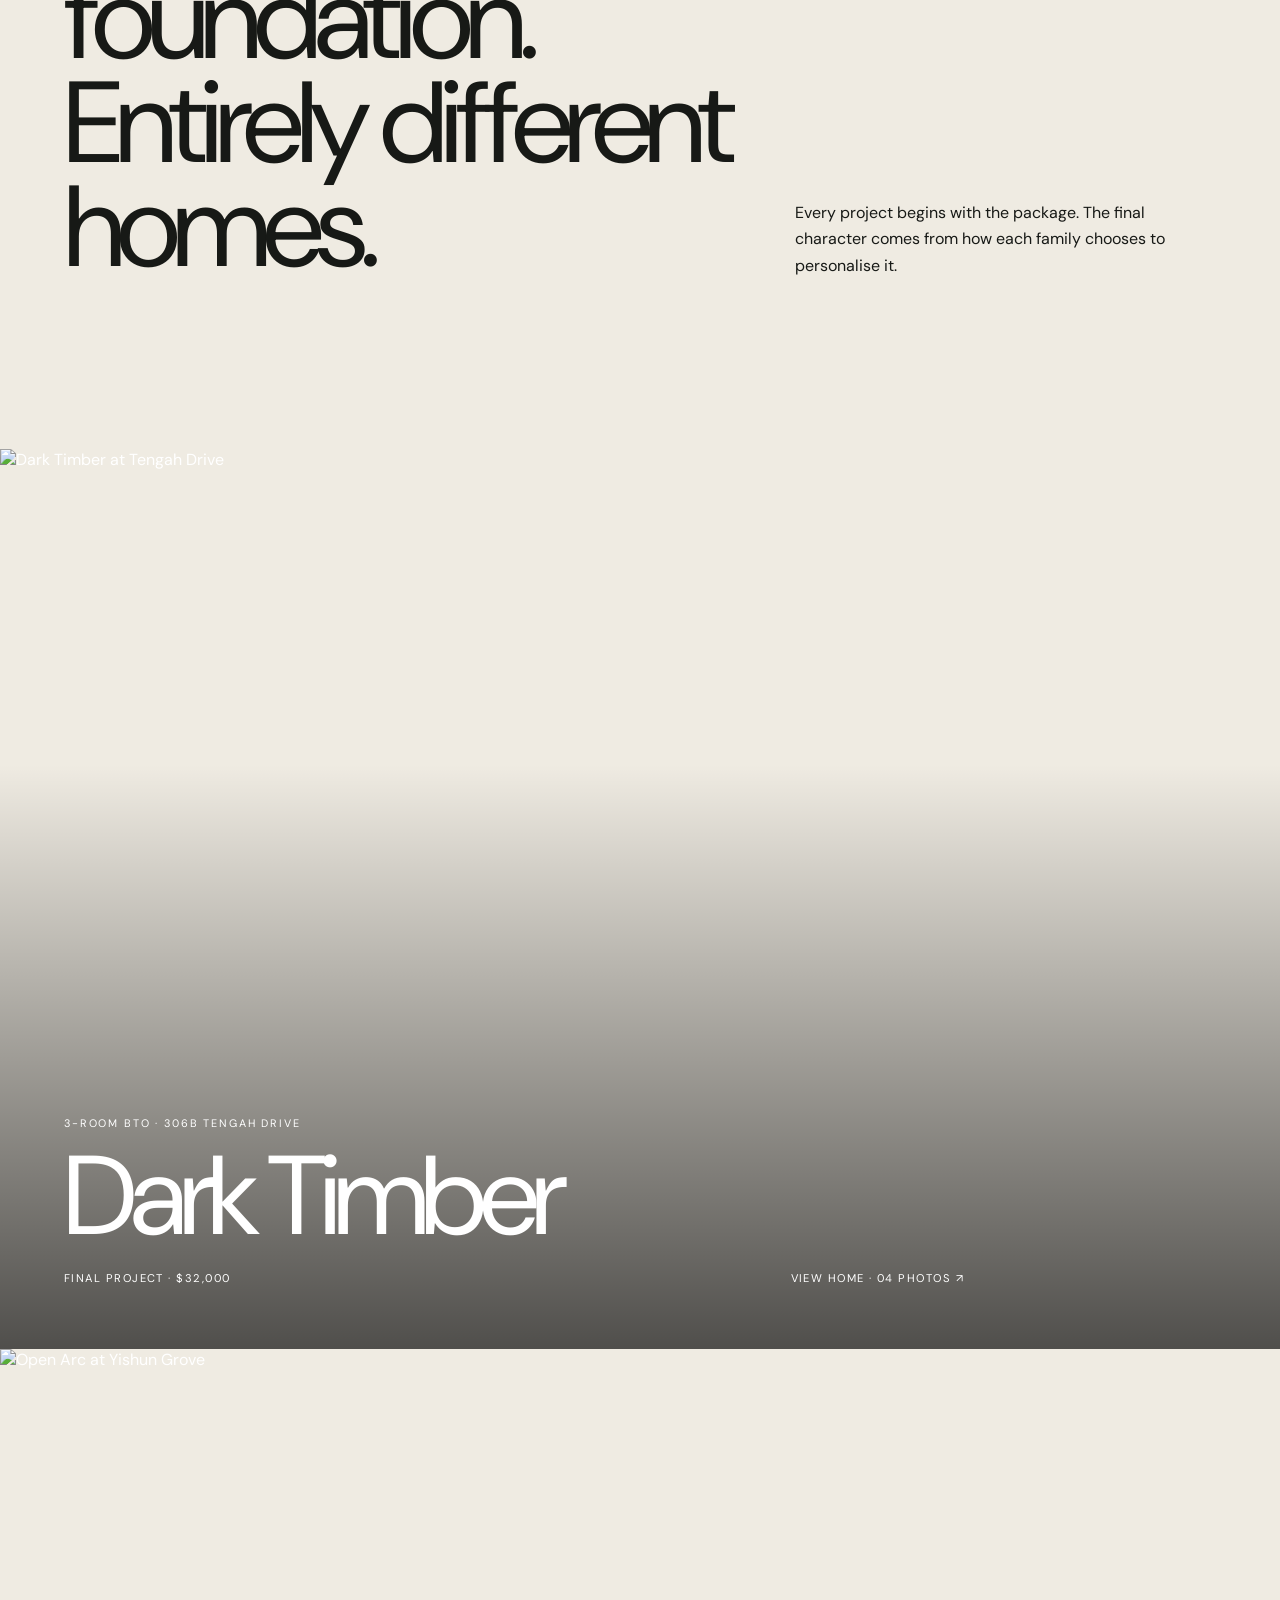
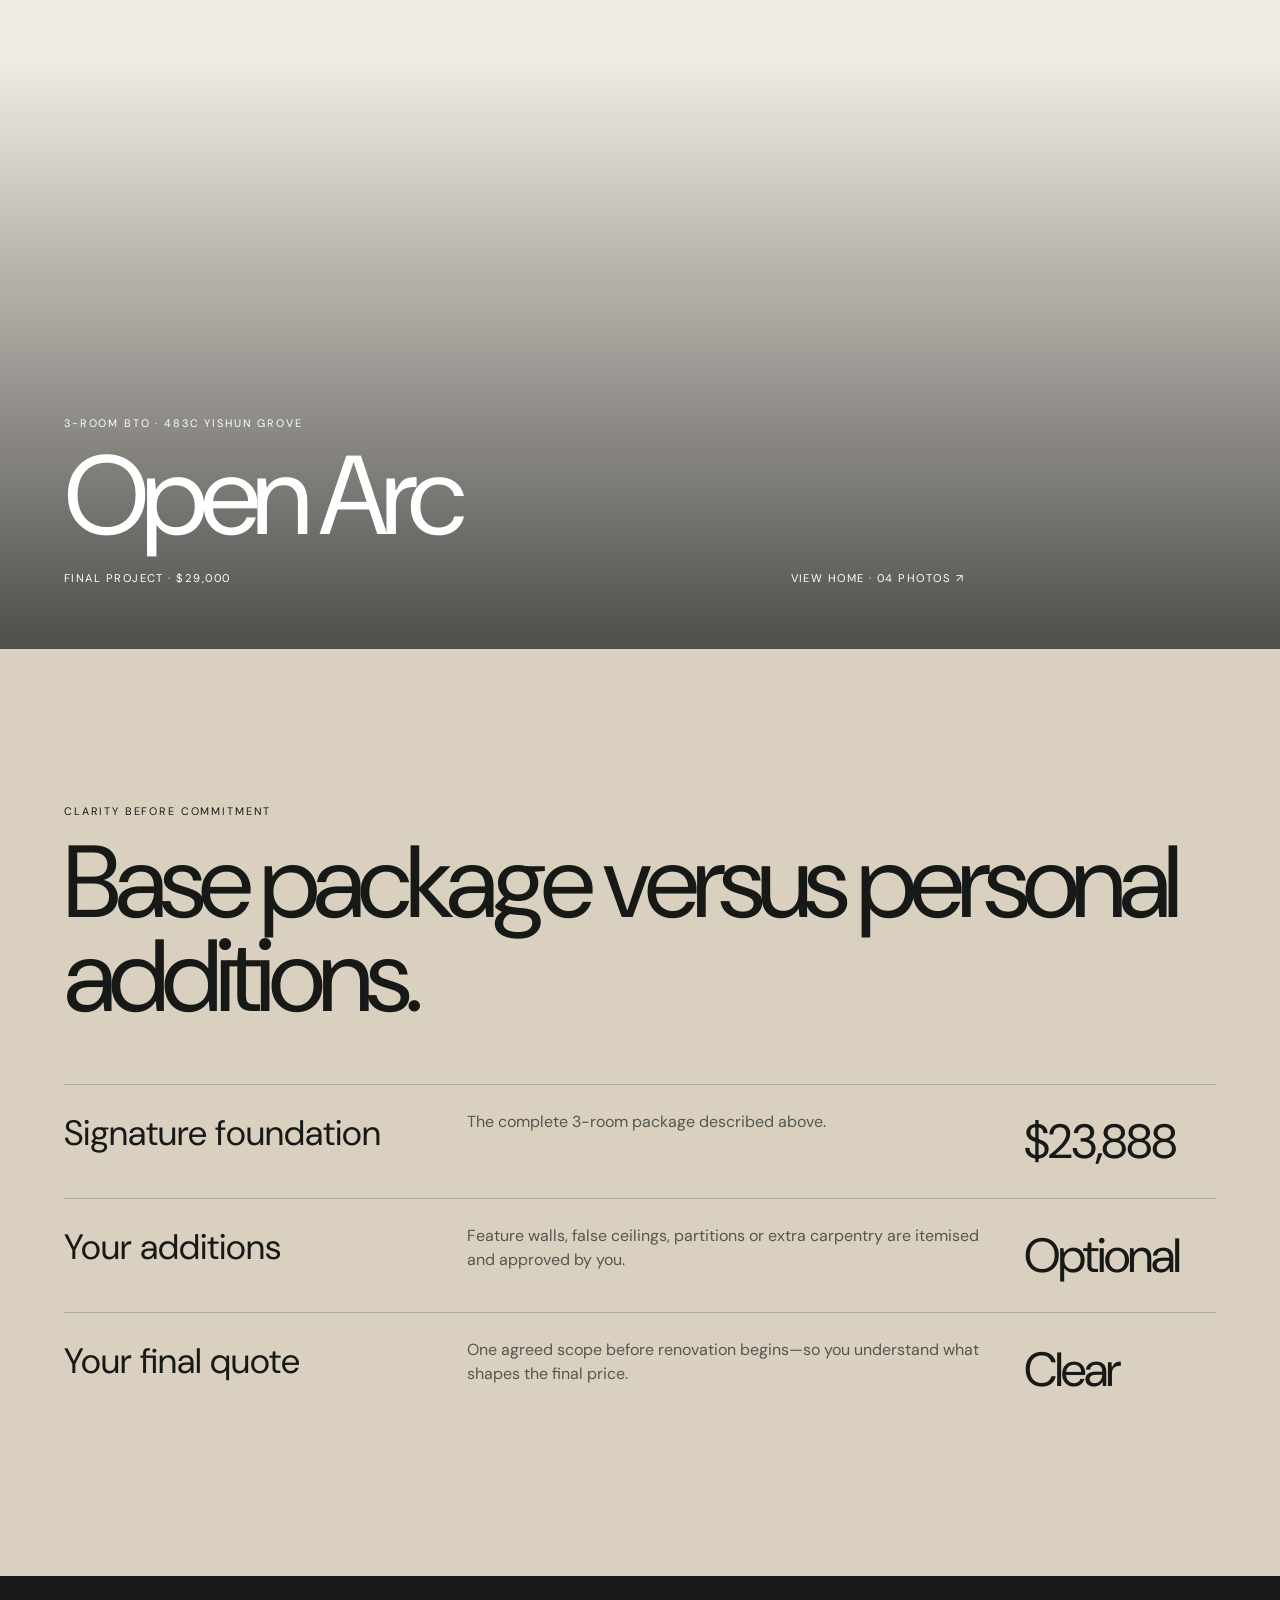
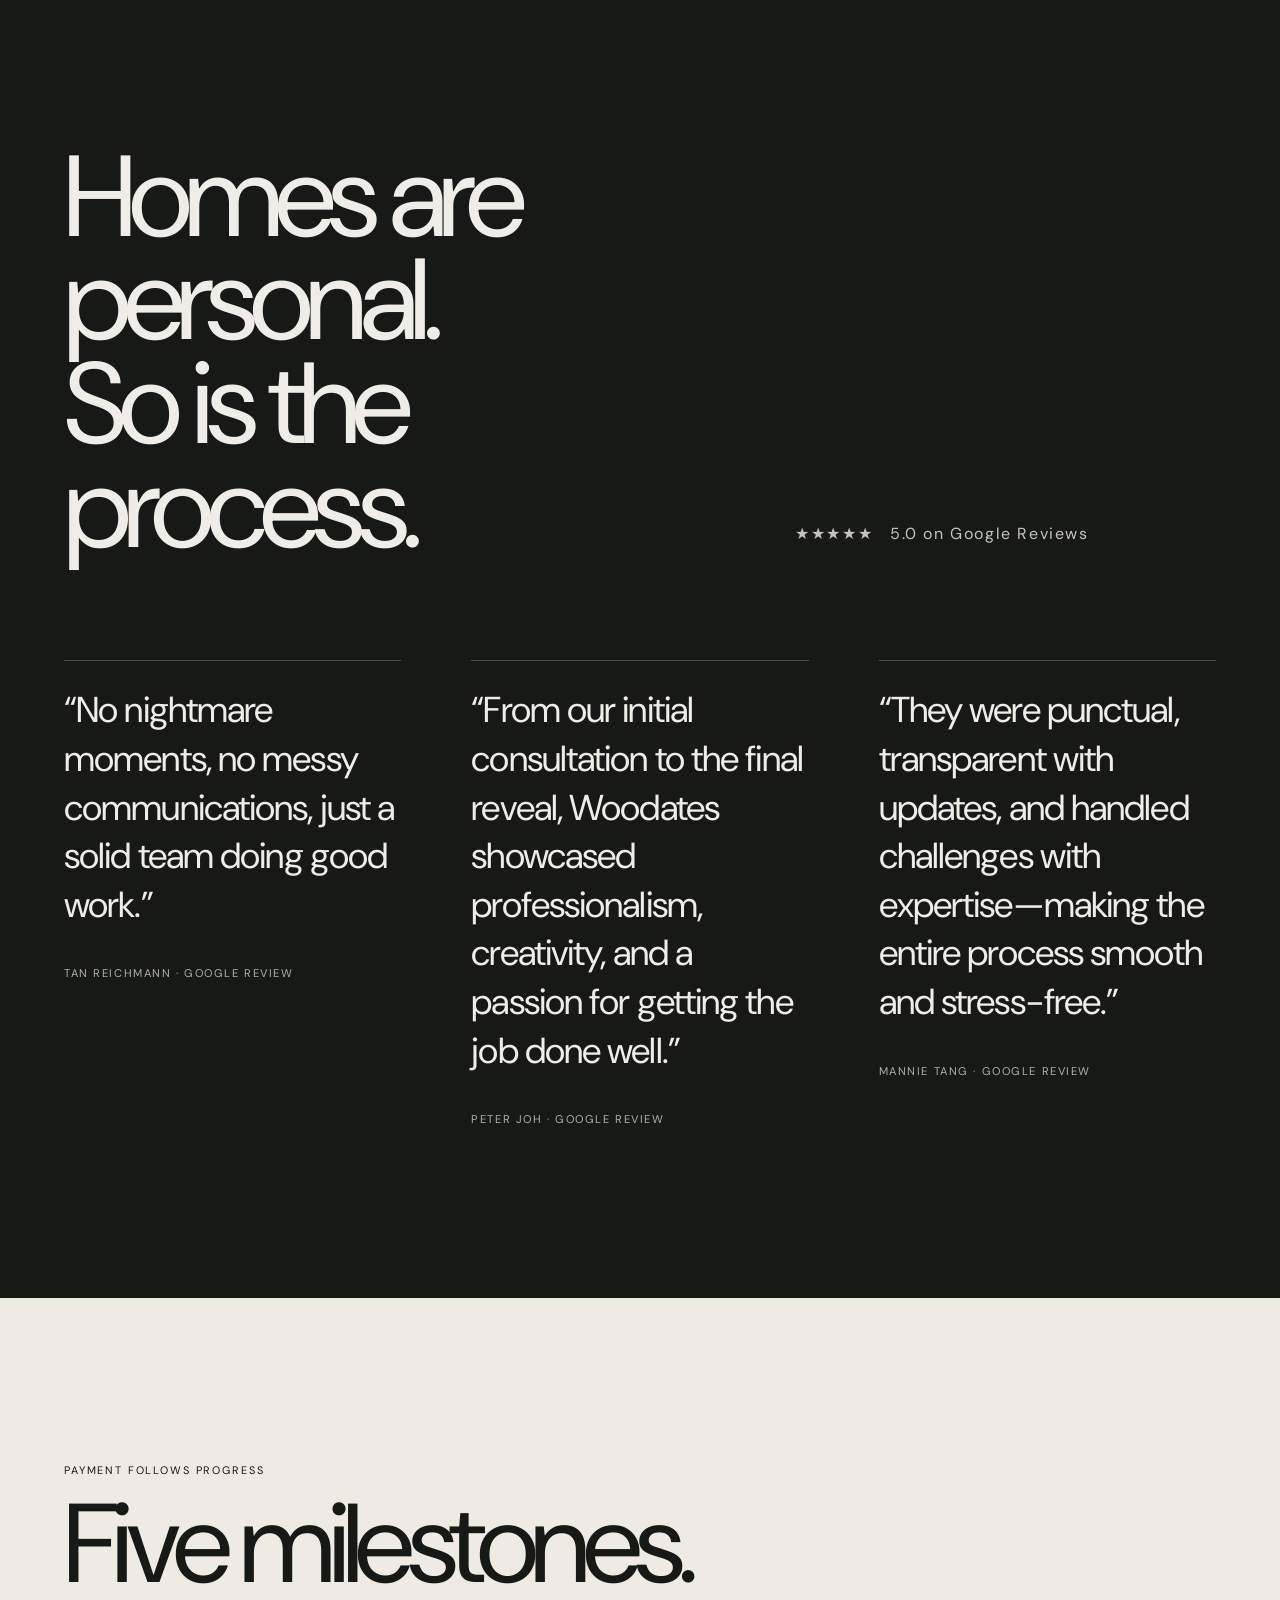
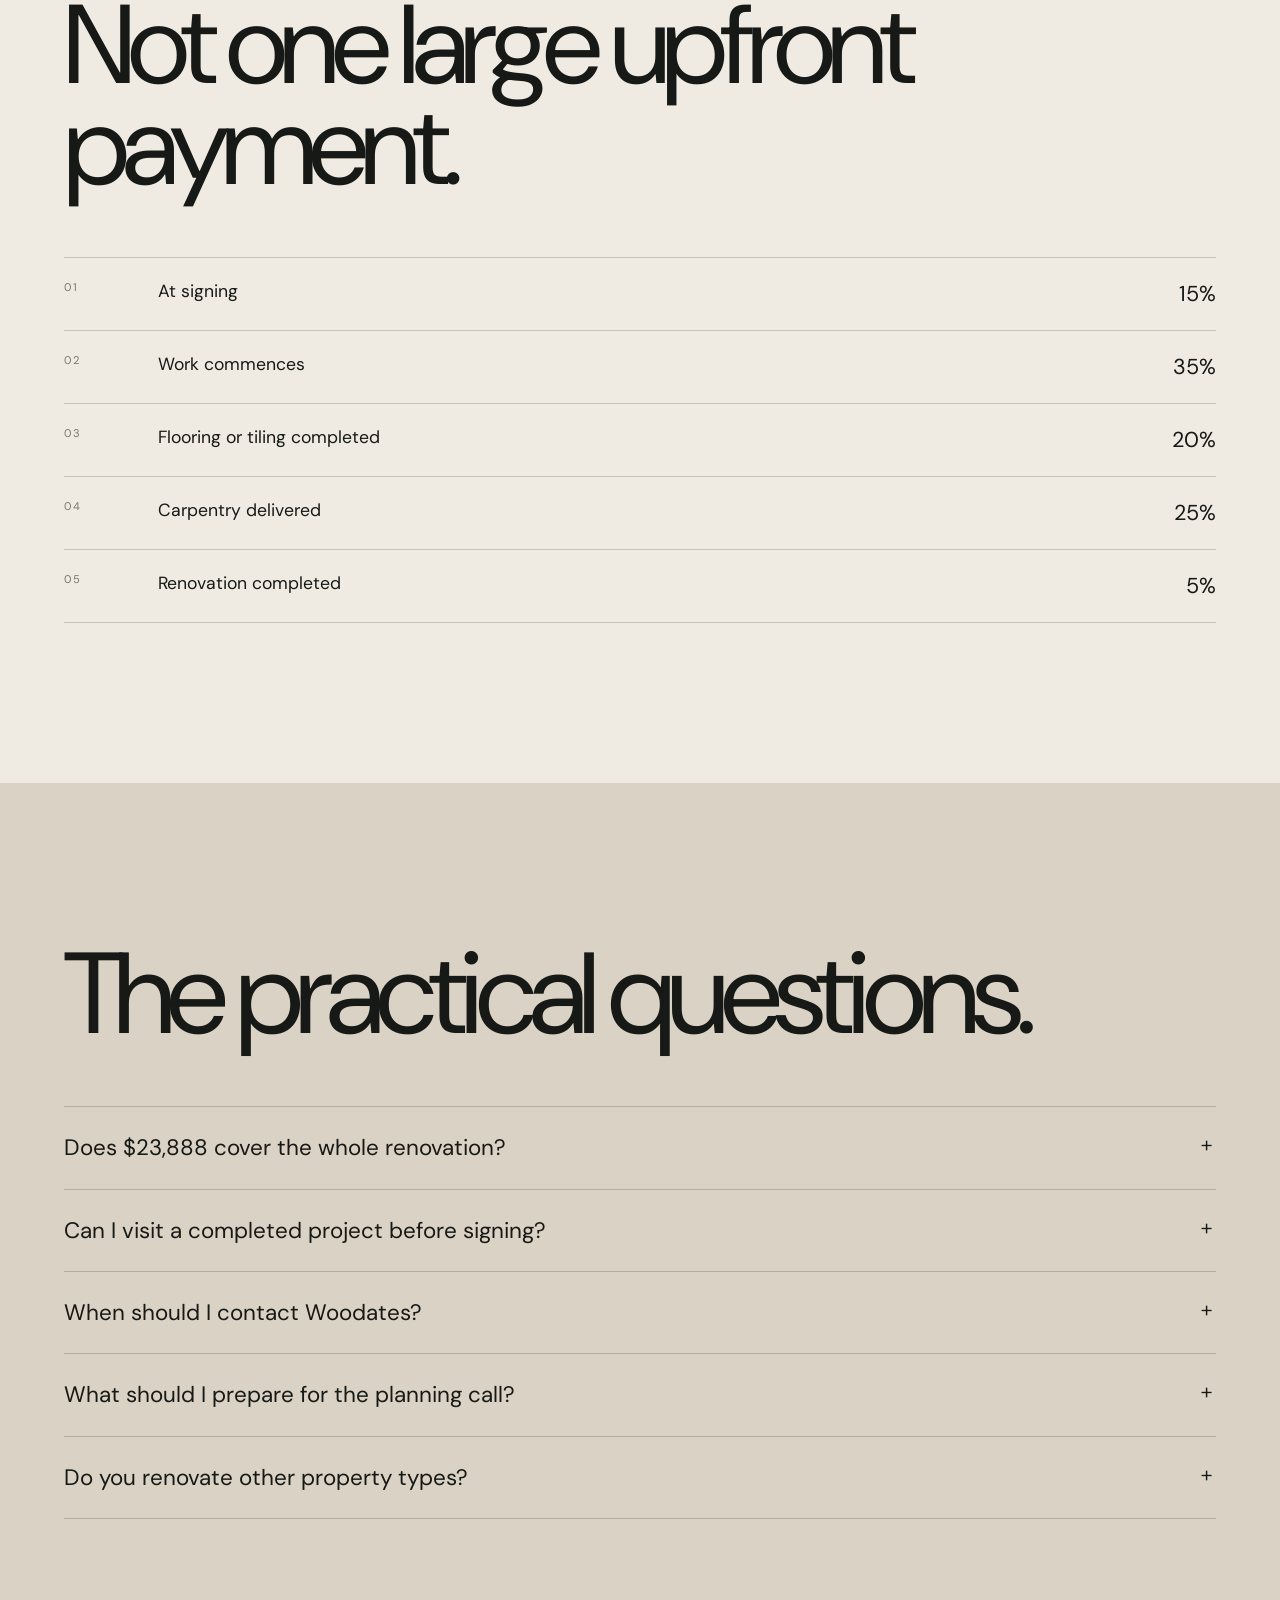
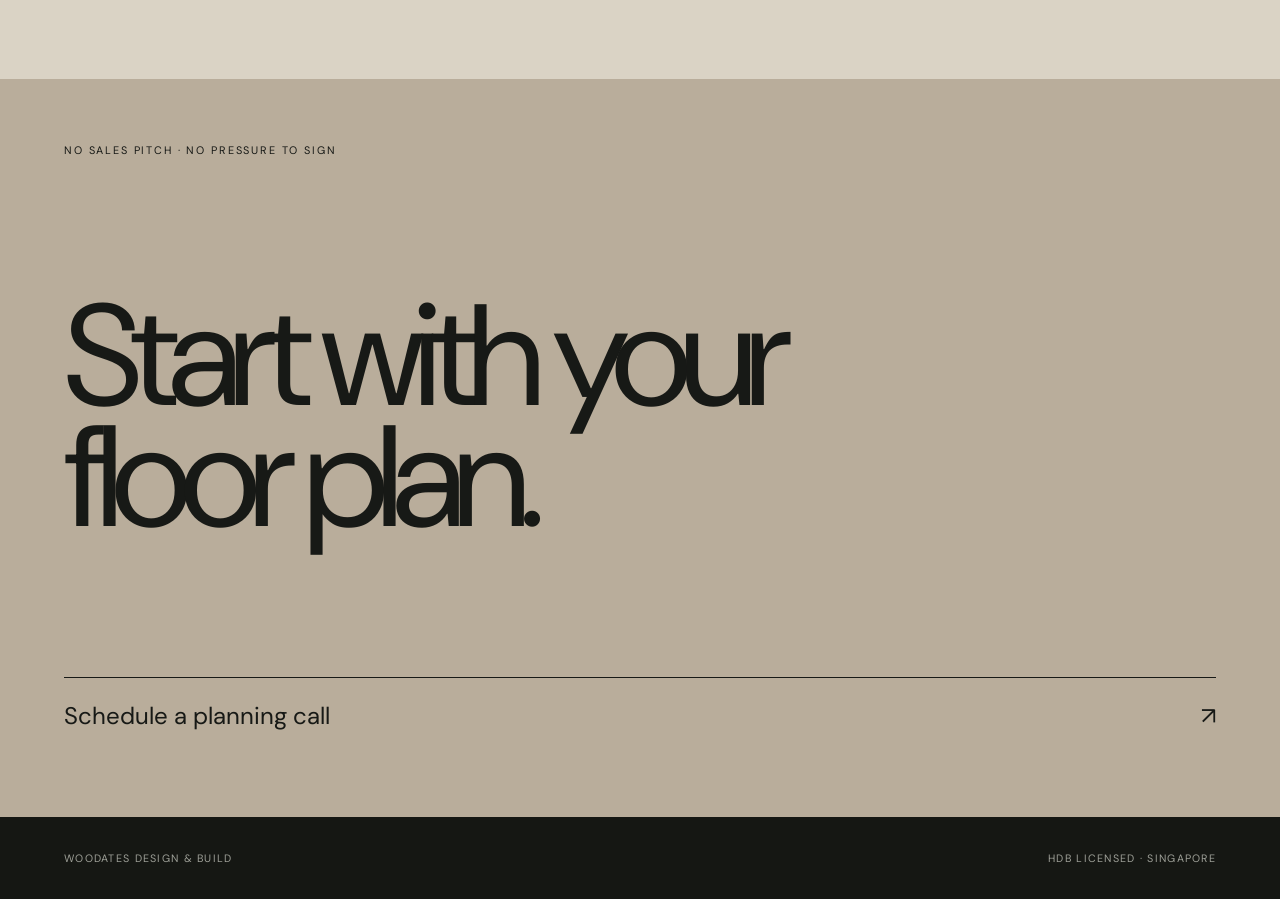
==== commit 2f1e8fc5: "Feature Tan Reichmann review first" ====
--- a/3-room-immersive.html
+++ b/3-room-immersive.html
@@ -49,7 +49,7 @@
       <article class="project yishun"><img src="3-room/483C-Yishun-Grove-Warm-Minimalist/483C-Yishun-Grove-Warm-Minimalist-2.png" alt="Open Arc at Yishun Grove"><button class="project-trigger" type="button" data-project="open-arc" aria-label="View Open Arc at 483C Yishun Grove"></button><div class="project-copy"><span class="eyebrow">3-room BTO · 483C Yishun Grove</span><h3>Open Arc</h3><div class="project-info"><span>Final project · $29,000</span><span class="project-view">View home · 04 photos ↗</span></div></div></article>
     </section>
     <section class="costs"><span class="eyebrow">Clarity before commitment</span><h2 class="reveal">Base package versus personal additions.</h2><div class="cost-row"><strong>Signature foundation</strong><p>The complete 3-room package described above.</p><span class="amount">$23,888</span></div><div class="cost-row"><strong>Your additions</strong><p>Feature walls, false ceilings, partitions or extra carpentry are itemised and approved by you.</p><span class="amount">Optional</span></div><div class="cost-row"><strong>Your final quote</strong><p>One agreed scope before renovation begins—so you understand what shapes the final price.</p><span class="amount">Clear</span></div></section>
-    <section class="reviews"><div class="reviews-head"><h2 class="reveal">Homes are personal.<br>So is the process.</h2><p class="rating">★★★★★ &nbsp; 5.0 on Google Reviews</p></div><div class="quotes"><div class="quote"><blockquote>“From our initial consultation to the final reveal, Woodates showcased professionalism, creativity, and a passion for getting the job done well.”</blockquote><cite>Peter Joh · Google Review</cite></div><div class="quote"><blockquote>“They were punctual, transparent with updates, and handled challenges with expertise—making the entire process smooth and stress-free.”</blockquote><cite>Mannie Tang · Google Review</cite></div><div class="quote"><blockquote>“There was always reassurance from the team that everything would be taken care of.”</blockquote><cite>Enie Teo · Google Review</cite></div></div></section>
+    <section class="reviews"><div class="reviews-head"><h2 class="reveal">Homes are personal.<br>So is the process.</h2><p class="rating">★★★★★ &nbsp; 5.0 on Google Reviews</p></div><div class="quotes"><div class="quote"><blockquote>“No nightmare moments, no messy communications, just a solid team doing good work.”</blockquote><cite>Tan Reichmann · Google Review</cite></div><div class="quote"><blockquote>“From our initial consultation to the final reveal, Woodates showcased professionalism, creativity, and a passion for getting the job done well.”</blockquote><cite>Peter Joh · Google Review</cite></div><div class="quote"><blockquote>“They were punctual, transparent with updates, and handled challenges with expertise—making the entire process smooth and stress-free.”</blockquote><cite>Mannie Tang · Google Review</cite></div></div></section>
     <section class="process" id="payment"><span class="eyebrow">Payment follows progress</span><h2 class="reveal">Five milestones.<br>Not one large upfront payment.</h2><div class="milestones"><div class="milestone"><span>01</span><strong>At signing</strong><b>15%</b></div><div class="milestone"><span>02</span><strong>Work commences</strong><b>35%</b></div><div class="milestone"><span>03</span><strong>Flooring or tiling completed</strong><b>20%</b></div><div class="milestone"><span>04</span><strong>Carpentry delivered</strong><b>25%</b></div><div class="milestone"><span>05</span><strong>Renovation completed</strong><b>5%</b></div></div></section>
     <section class="faq" id="questions"><h2 class="reveal">The practical questions.</h2><div class="faq-list">
       <details><summary>Does $23,888 cover the whole renovation?</summary><div class="answer">It covers the complete package scope listed above. Personalised features—such as feature walls, false ceilings, kitchen partitions or additional carpentry—are quoted separately and agreed before work starts.</div></details>
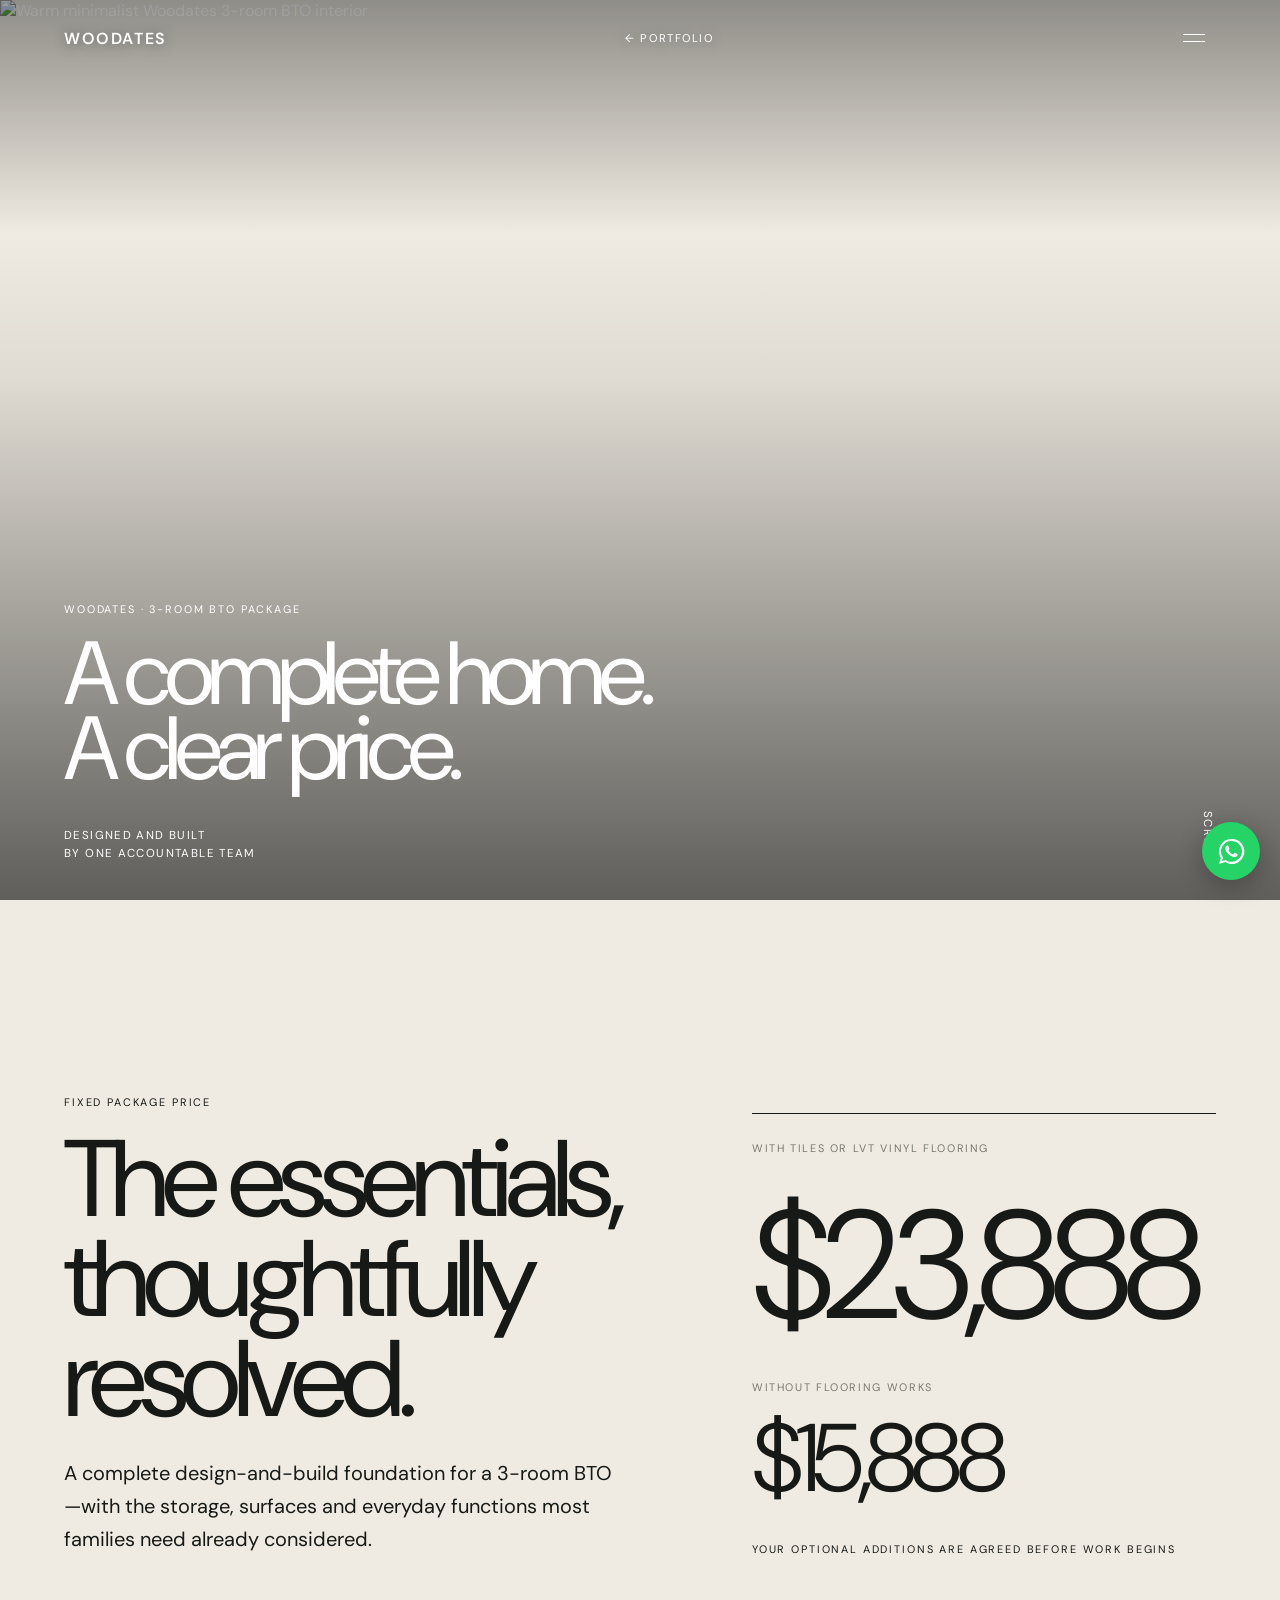
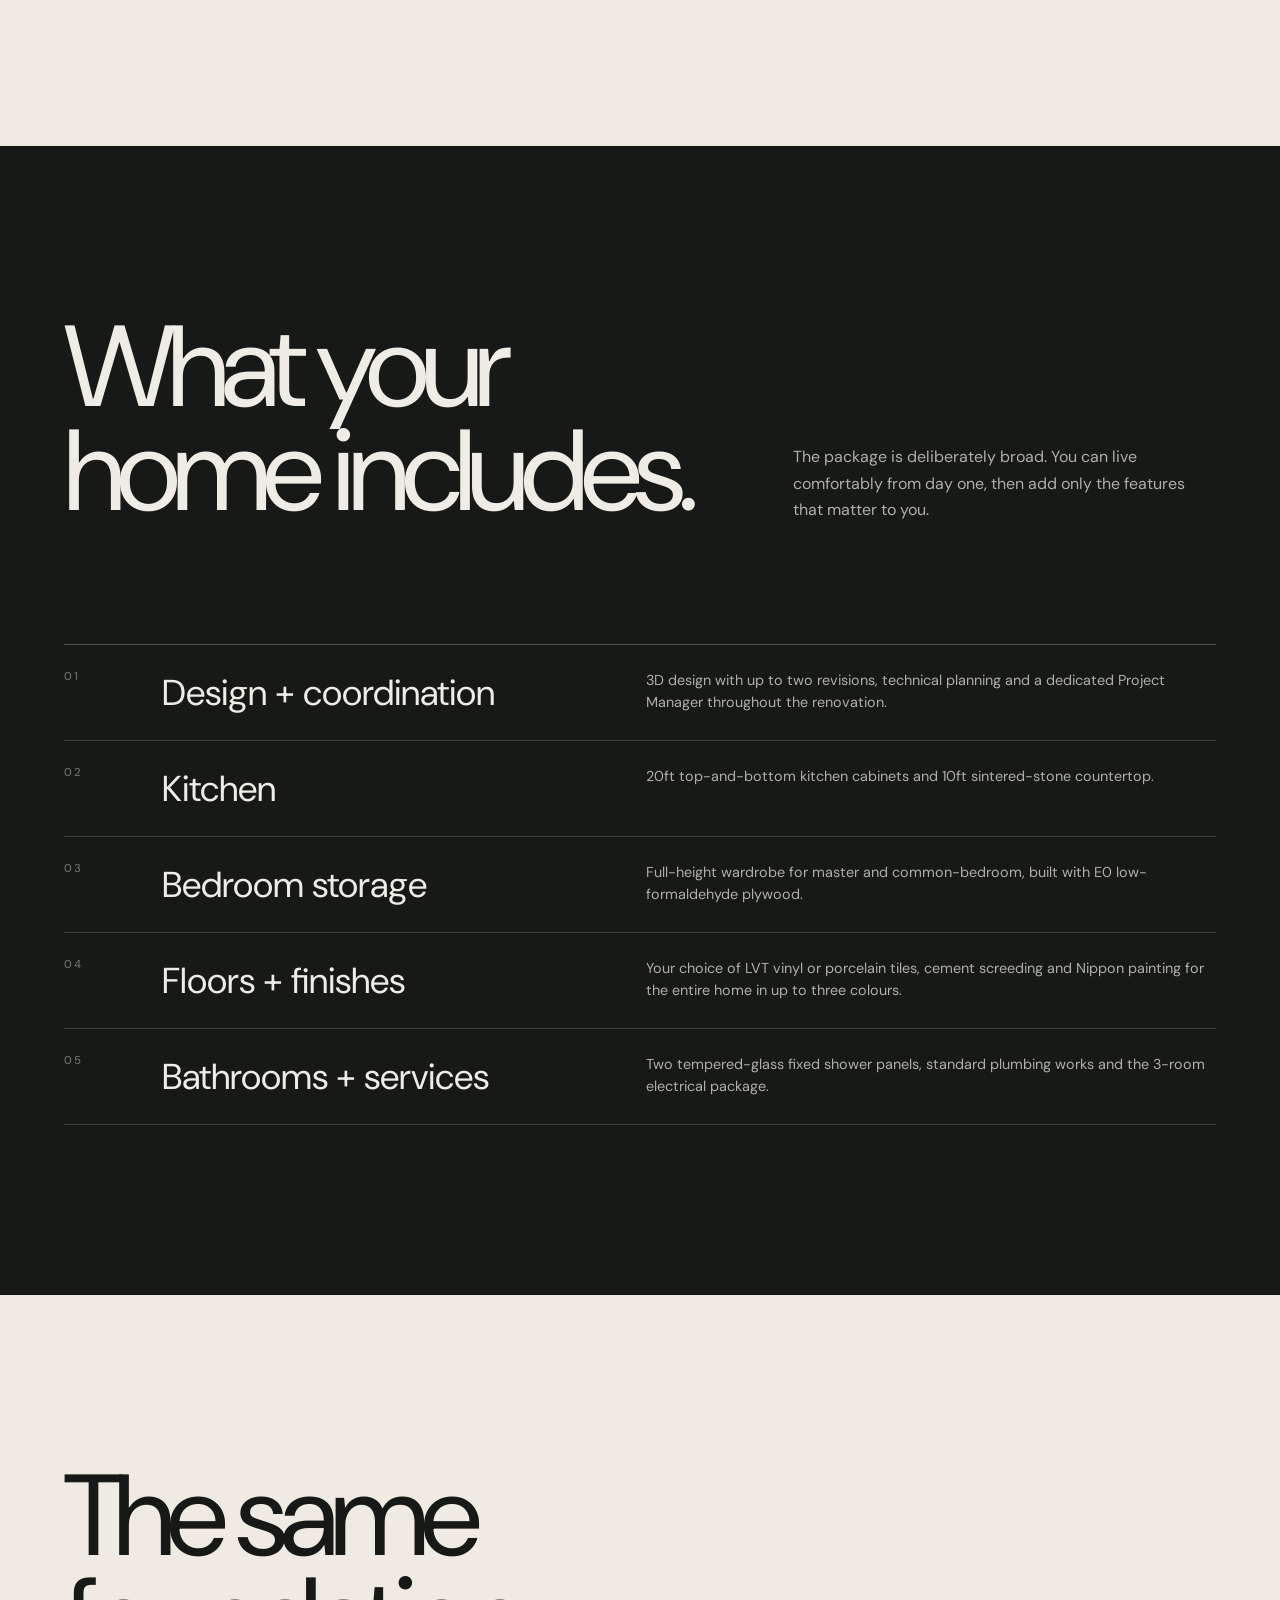
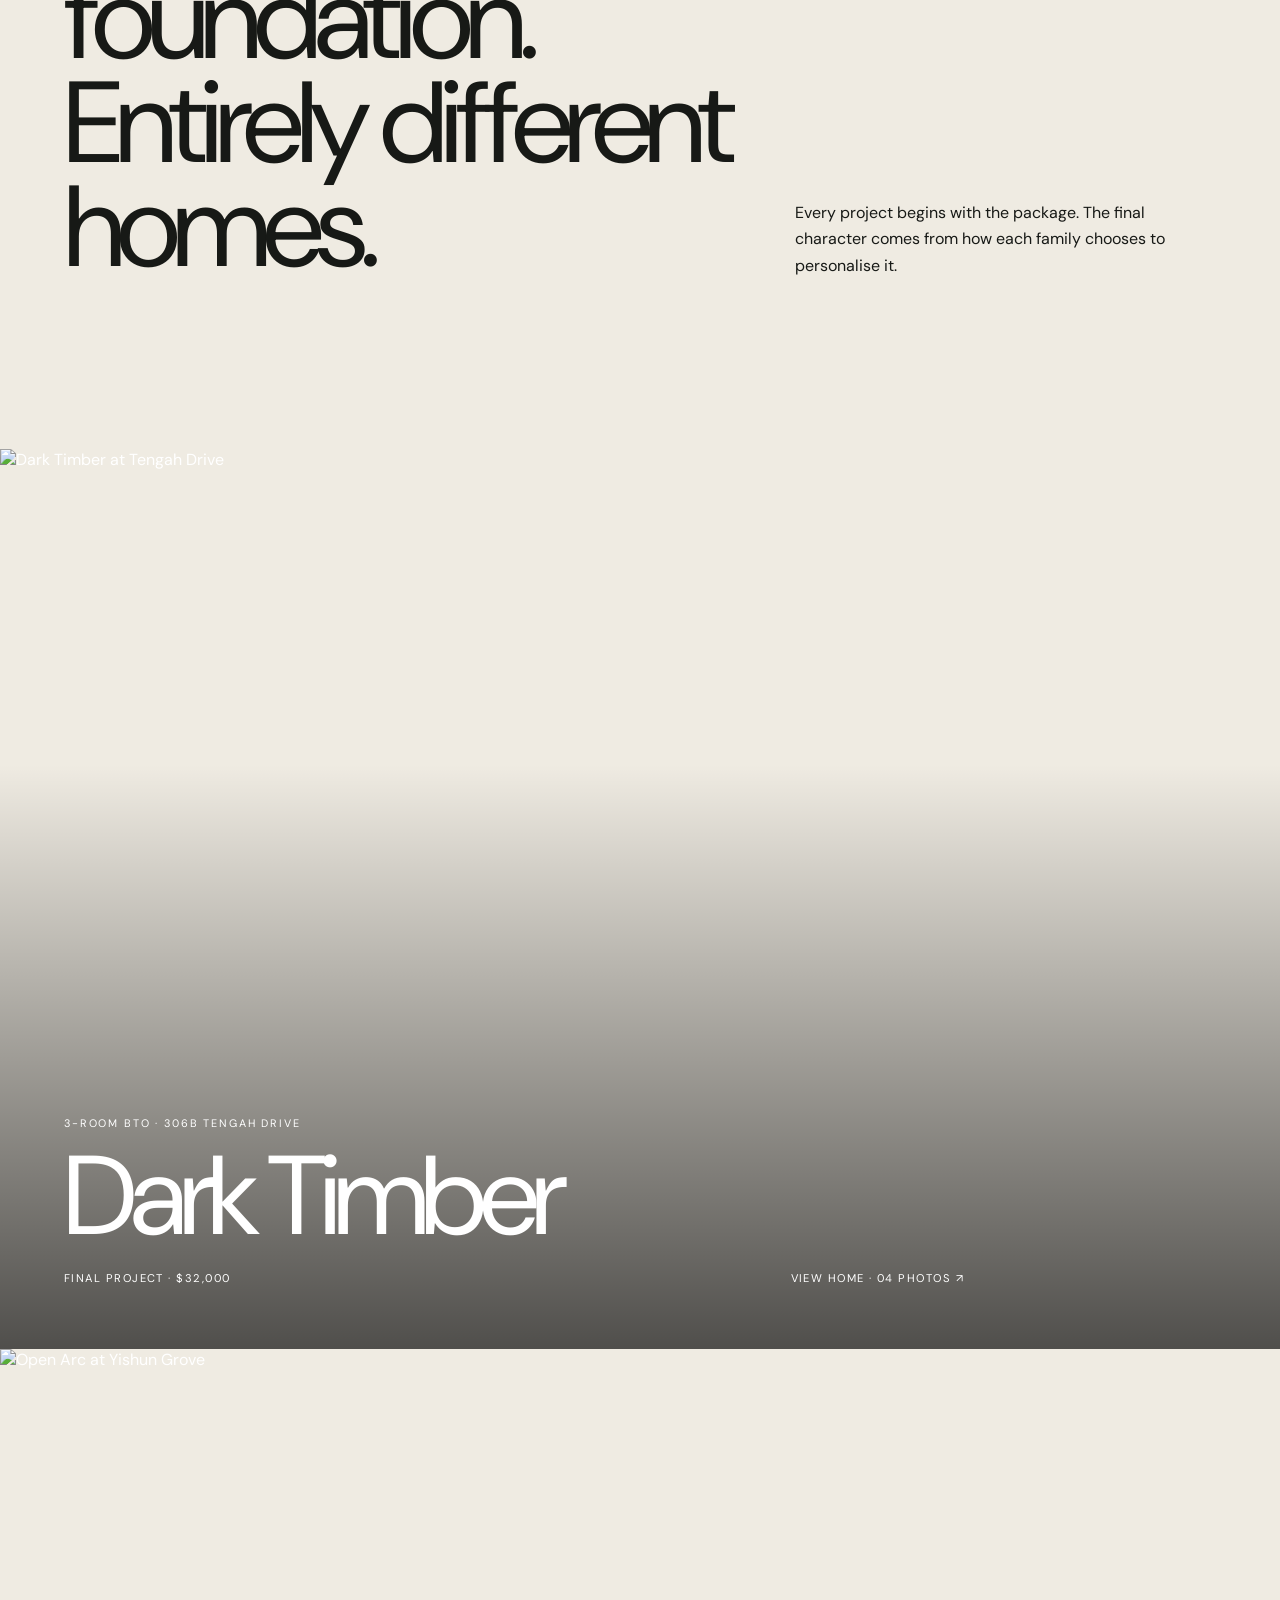
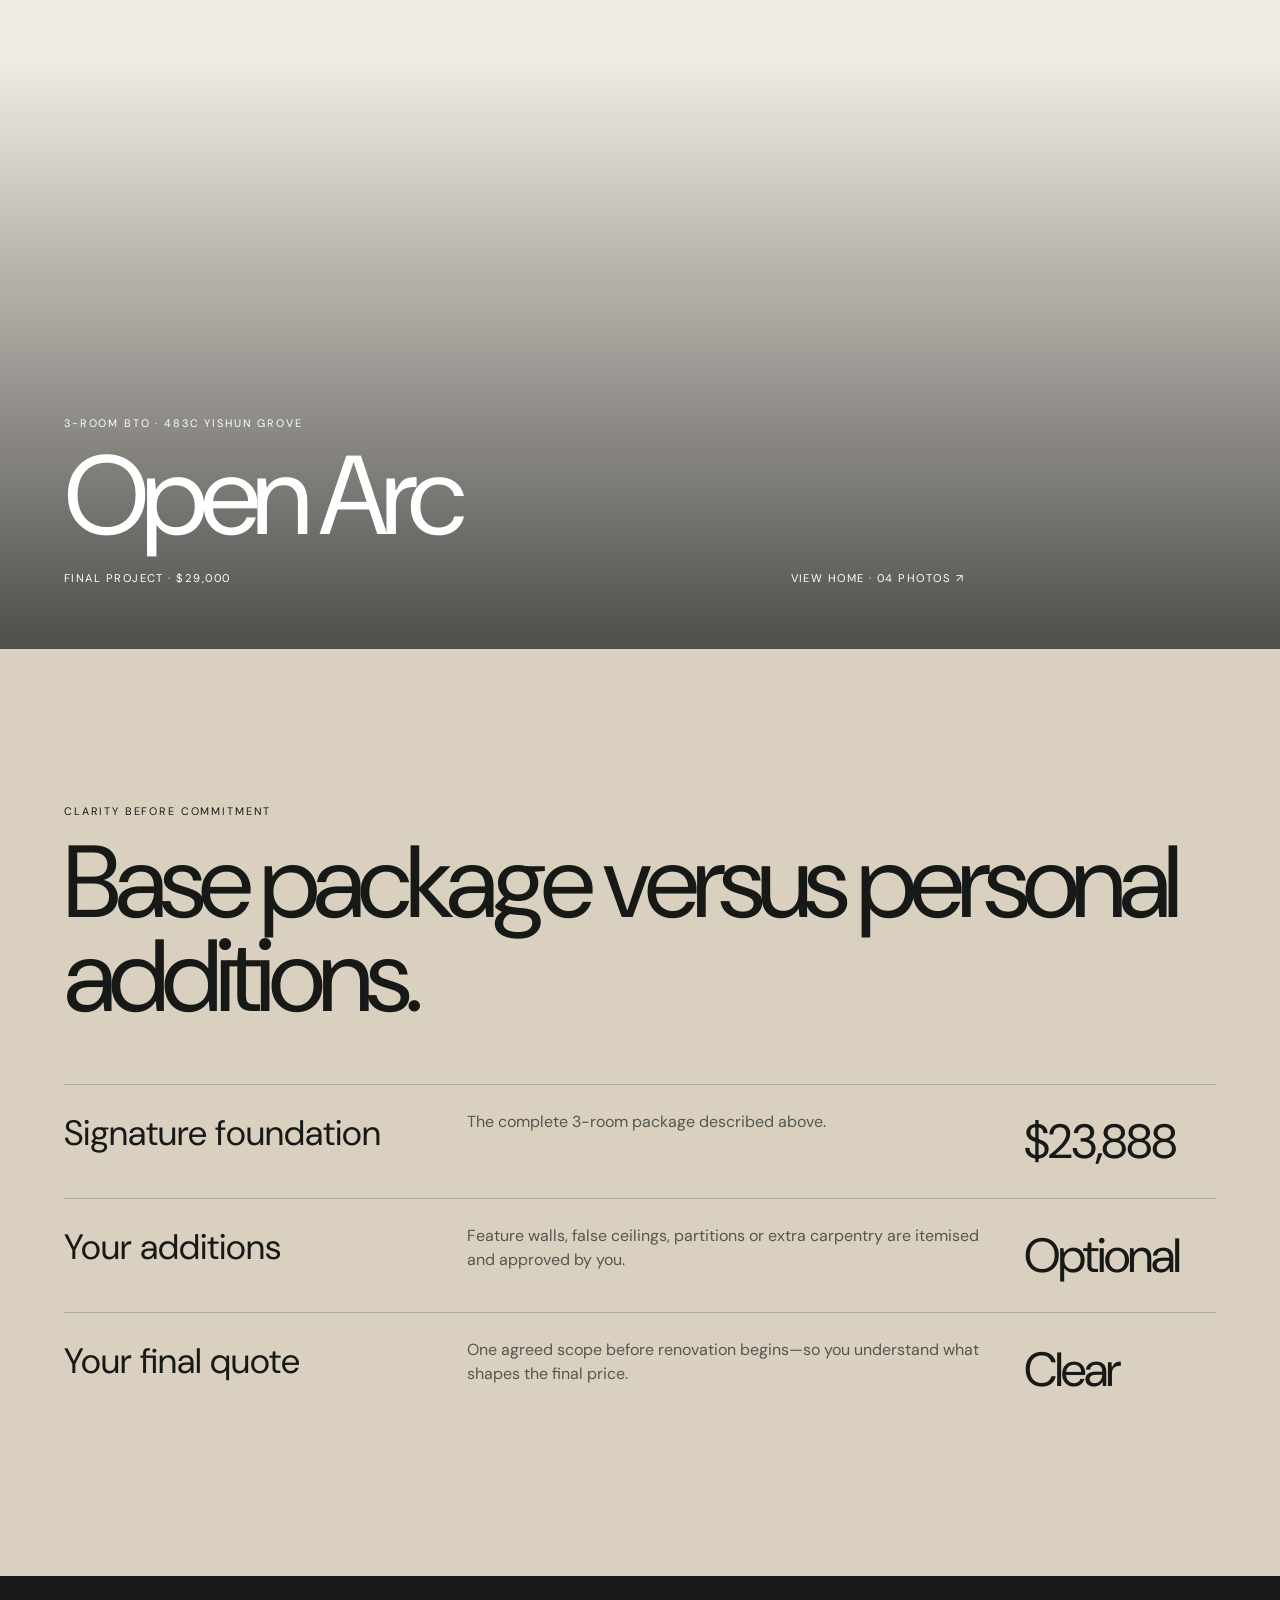
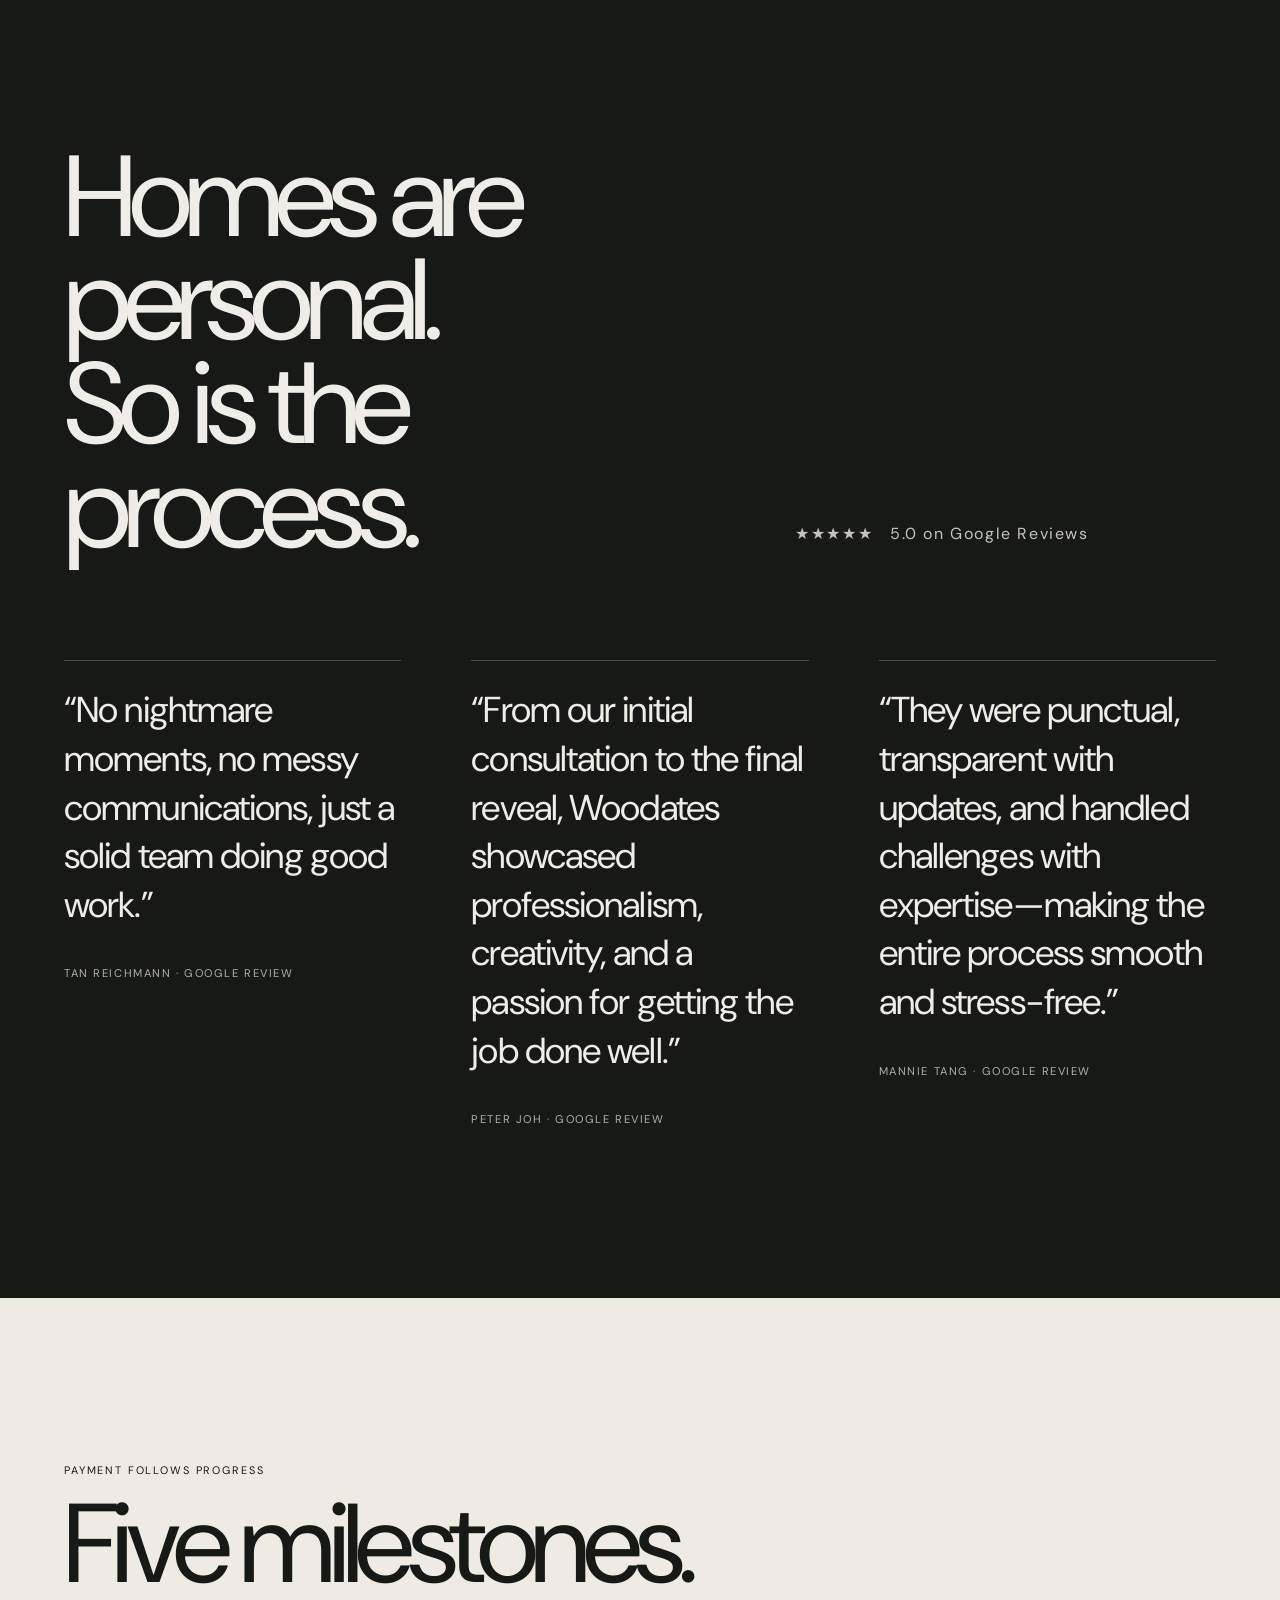
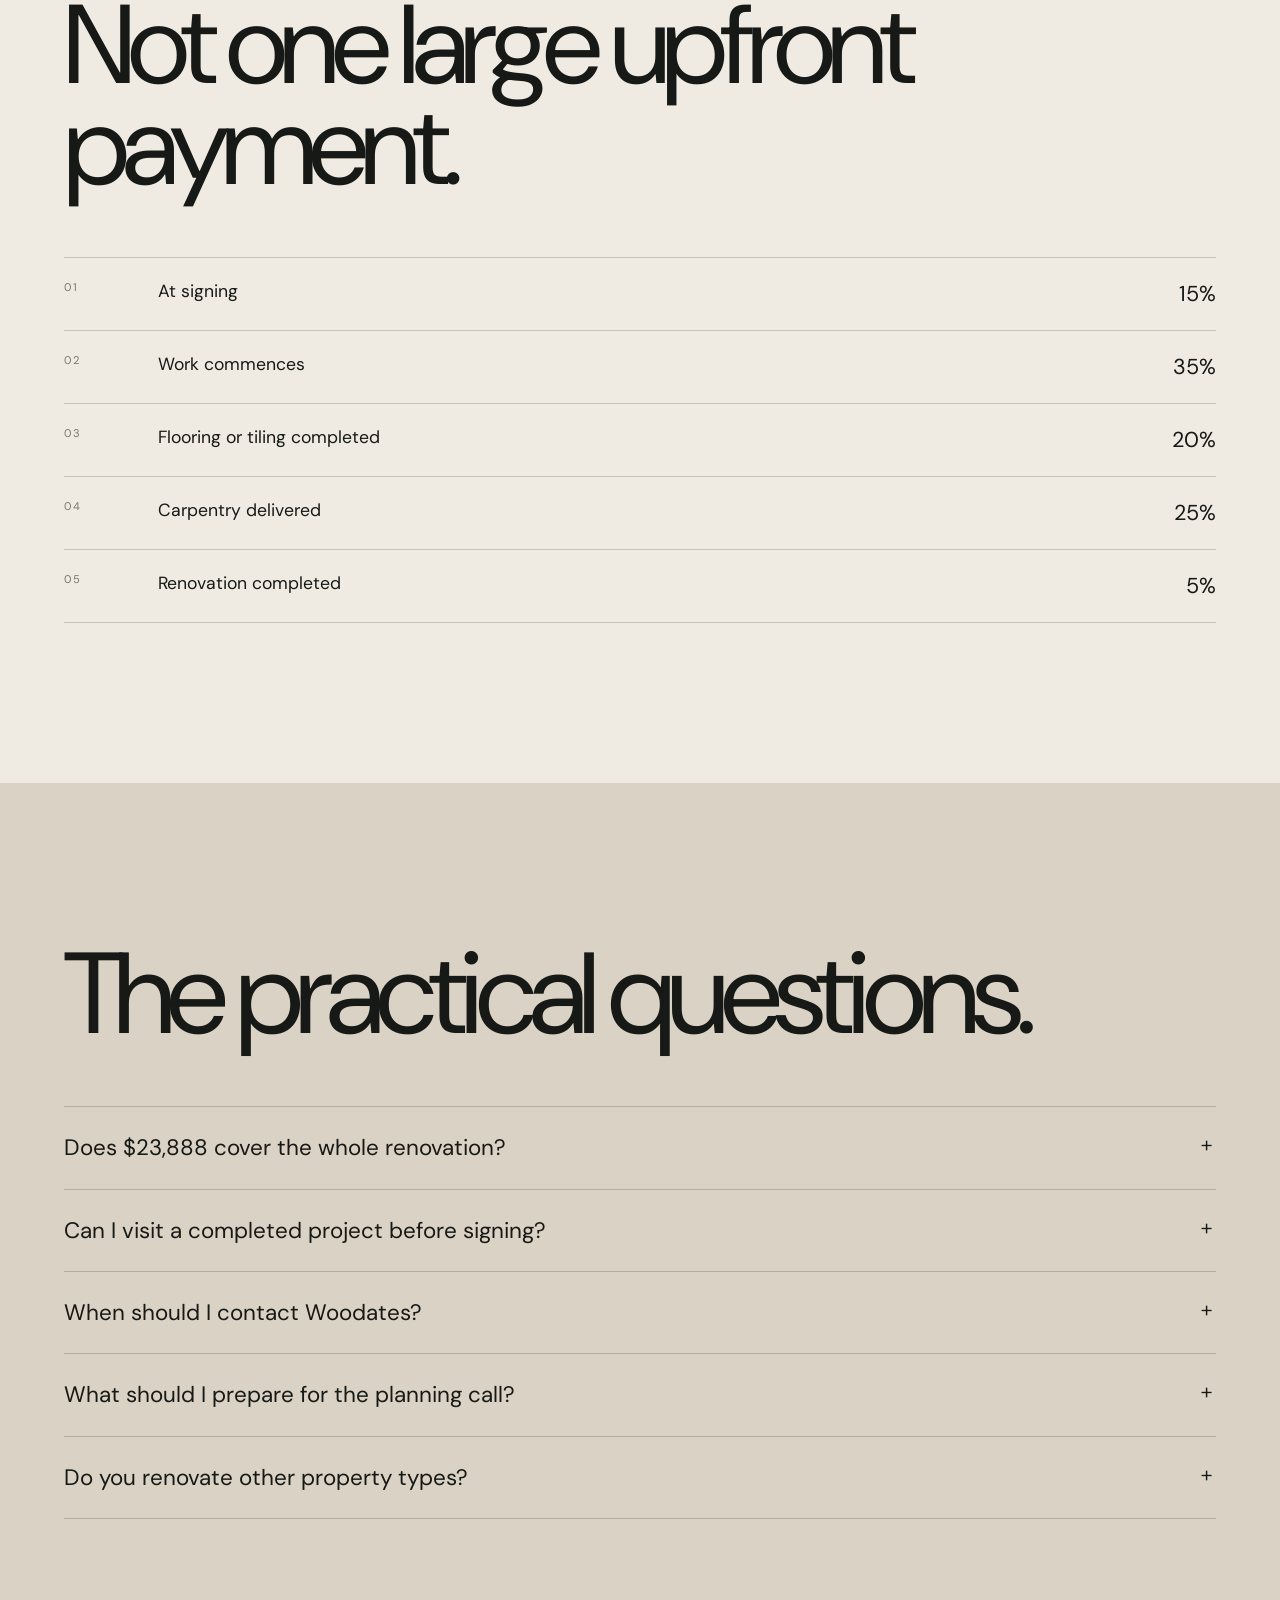
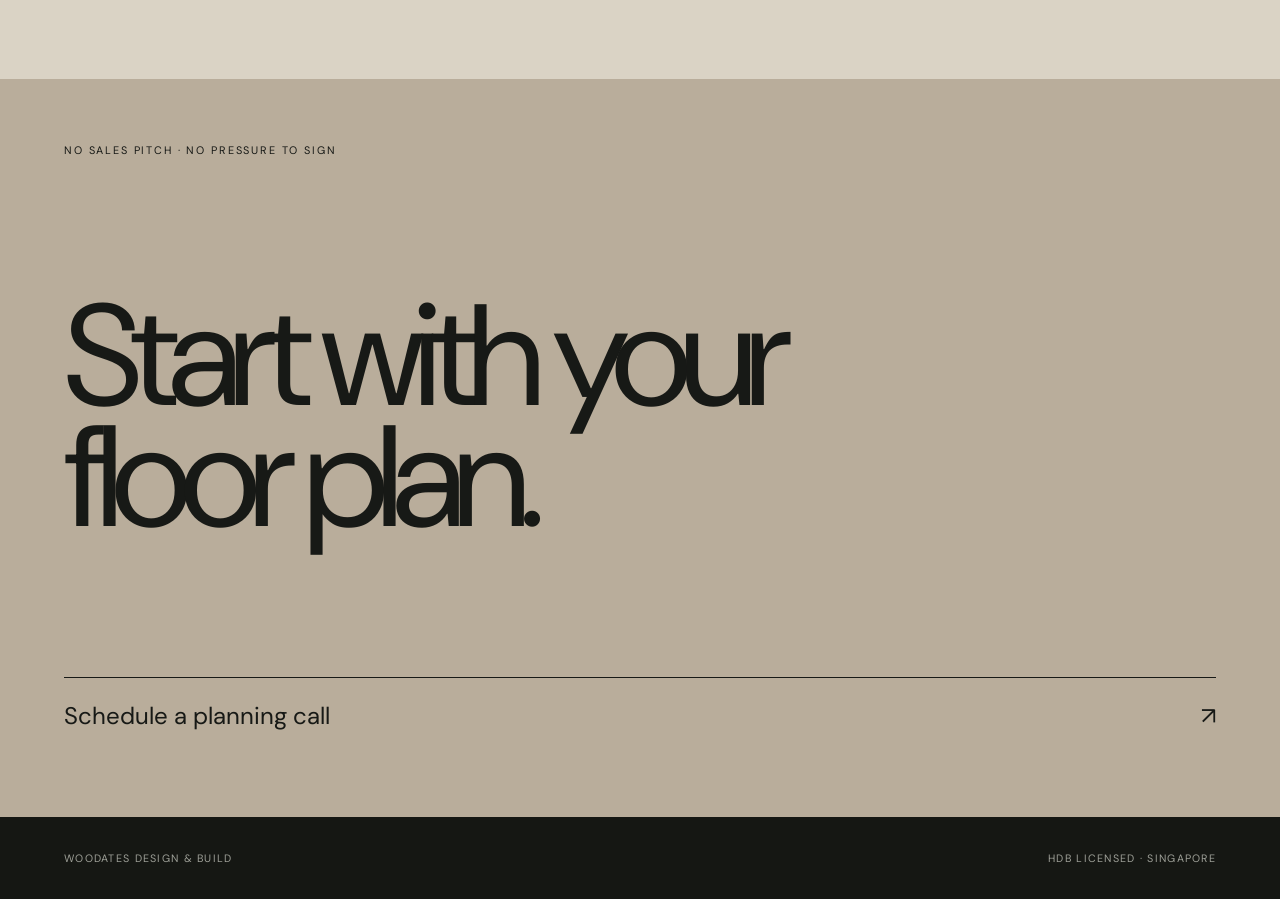
==== commit 0cffcafa: "Improve WhatsApp widget on mobile" ====
--- a/3-room-immersive.html
+++ b/3-room-immersive.html
@@ -30,8 +30,12 @@
     @media(min-width:760px){.hero h1{font-size:clamp(4.25rem,7vw,6.5rem);max-width:900px}}
     @media(prefers-reduced-motion:reduce){html{scroll-behavior:auto}.reveal{opacity:1;transform:none}.project>img{transition:none}}
   </style>
+  <link href="whatsapp-widget.css" rel="stylesheet">
 </head>
 <body>
+<a class="whatsapp-widget" href="https://wa.me/6598181786" target="_blank" rel="noopener" aria-label="Chat with Woodates on WhatsApp">
+  <svg viewBox="0 0 32 32" aria-hidden="true"><path d="M16.04 3A12.9 12.9 0 0 0 5.1 22.75L3 29l6.45-2.07A12.95 12.95 0 1 0 16.04 3Zm0 2.18a10.76 10.76 0 1 1-5.49 20.02l-.76-.45-3.73 1.2 1.22-3.62-.5-.79A10.75 10.75 0 0 1 16.04 5.18Zm-4.59 4.76c-.21 0-.55.08-.84.4-.29.31-1.1 1.07-1.1 2.62s1.13 3.04 1.29 3.25c.15.21 2.22 3.39 5.38 4.75.75.32 1.34.52 1.8.66.76.24 1.44.21 1.98.13.61-.09 1.87-.77 2.14-1.51.26-.74.26-1.38.18-1.51-.08-.13-.29-.21-.6-.37-.32-.16-1.87-.92-2.16-1.03-.29-.1-.5-.16-.71.16-.21.31-.81 1.03-1 1.24-.18.21-.36.24-.68.08-.31-.16-1.33-.49-2.54-1.57a9.49 9.49 0 0 1-1.76-2.18c-.18-.32-.02-.49.14-.64.14-.14.31-.37.47-.55.16-.19.21-.32.31-.53.11-.21.06-.4-.02-.56-.08-.15-.71-1.71-.98-2.34-.25-.62-.52-.54-.71-.55h-.6Z"/></svg>
+</a>
   <header class="header"><a class="brand" href="index.html">Woodates</a><a class="back" href="index.html">← Portfolio</a><button class="menu-btn" aria-label="Open menu" aria-expanded="false"><span></span></button></header>
   <aside class="menu" aria-hidden="true"><nav class="site-links"><a href="index.html">Home</a><a href="portfolio-immersive.html">Projects</a><details class="nav-group"><summary>Start Here</summary><div class="nav-sub"><a href="3-room-immersive.html">3-room package</a><a href="4-room-immersive.html">4-room package</a><a href="5-room-immersive.html">5-room package</a></div></details><a href="about-immersive.html">About Us</a><a href="contact-immersive.html">Contact Us</a></nav><small>3-room BTO · Fixed package price</small></aside>
   <main>
@@ -69,5 +73,6 @@
   </script>
   <script>window.WOODATES_PROJECTS=[{id:'quiet-arch',property:'3-room BTO',address:'306B Tengah Drive',name:'Dark Timber',images:['3-room/306B-Tengah-Drive-Modern-Contemporary/306B-Tengah-Drive-Modern-Contemporary-01.png','3-room/306B-Tengah-Drive-Modern-Contemporary/306B-Tengah-Drive-Modern-Contemporary-02.png','3-room/306B-Tengah-Drive-Modern-Contemporary/306B-Tengah-Drive-Modern-Contemporary-03.png','3-room/306B-Tengah-Drive-Modern-Contemporary/306B-Tengah-Drive-Modern-Contemporary-04.png']},{id:'open-arc',property:'3-room BTO',address:'483C Yishun Grove',name:'Open Arc',images:['3-room/483C-Yishun-Grove-Warm-Minimalist/483C-Yishun-Grove-Warm-Minimalist-1.png','3-room/483C-Yishun-Grove-Warm-Minimalist/483C-Yishun-Grove-Warm-Minimalist-2.png','3-room/483C-Yishun-Grove-Warm-Minimalist/483C-Yishun-Grove-Warm-Minimalist-3.png','3-room/483C-Yishun-Grove-Warm-Minimalist/483C-Yishun-Grove-Warm-Minimalist-4.png']}];</script>
   <script src="project-gallery.js"></script>
+  <!-- cache-bust: 2026-07-13T08:00:00+08:00 -->
 </body>
 </html>
--- a/whatsapp-widget.css
+++ b/whatsapp-widget.css
@@ -0,0 +1,55 @@
+.whatsapp-widget {
+  position: fixed;
+  right: max(20px, calc(16px + env(safe-area-inset-right)));
+  bottom: max(20px, calc(16px + env(safe-area-inset-bottom)));
+  z-index: 100;
+  display: grid;
+  width: 58px;
+  height: 58px;
+  place-items: center;
+  color: #fff;
+  background: #25d366;
+  border-radius: 50%;
+  box-shadow: 0 6px 24px rgba(0, 0, 0, .28);
+  -webkit-tap-highlight-color: transparent;
+  touch-action: manipulation;
+  transition: transform .2s ease, background-color .2s ease, box-shadow .2s ease;
+}
+
+@media (hover: hover) and (pointer: fine) {
+  .whatsapp-widget:hover {
+    color: #fff;
+    background: #20bd5a;
+    box-shadow: 0 8px 28px rgba(0, 0, 0, .34);
+    transform: translateY(-2px) scale(1.04);
+  }
+}
+
+.whatsapp-widget:focus-visible {
+  outline: 3px solid #fff;
+  outline-offset: 3px;
+}
+
+.whatsapp-widget svg {
+  width: 31px;
+  height: 31px;
+  fill: currentColor;
+}
+
+@media (max-width: 480px) {
+  .whatsapp-widget {
+    right: max(14px, calc(10px + env(safe-area-inset-right)));
+    bottom: max(14px, calc(10px + env(safe-area-inset-bottom)));
+    width: 52px;
+    height: 52px;
+  }
+
+  .whatsapp-widget svg {
+    width: 28px;
+    height: 28px;
+  }
+}
+
+@media (prefers-reduced-motion: reduce) {
+  .whatsapp-widget { transition: none; }
+}
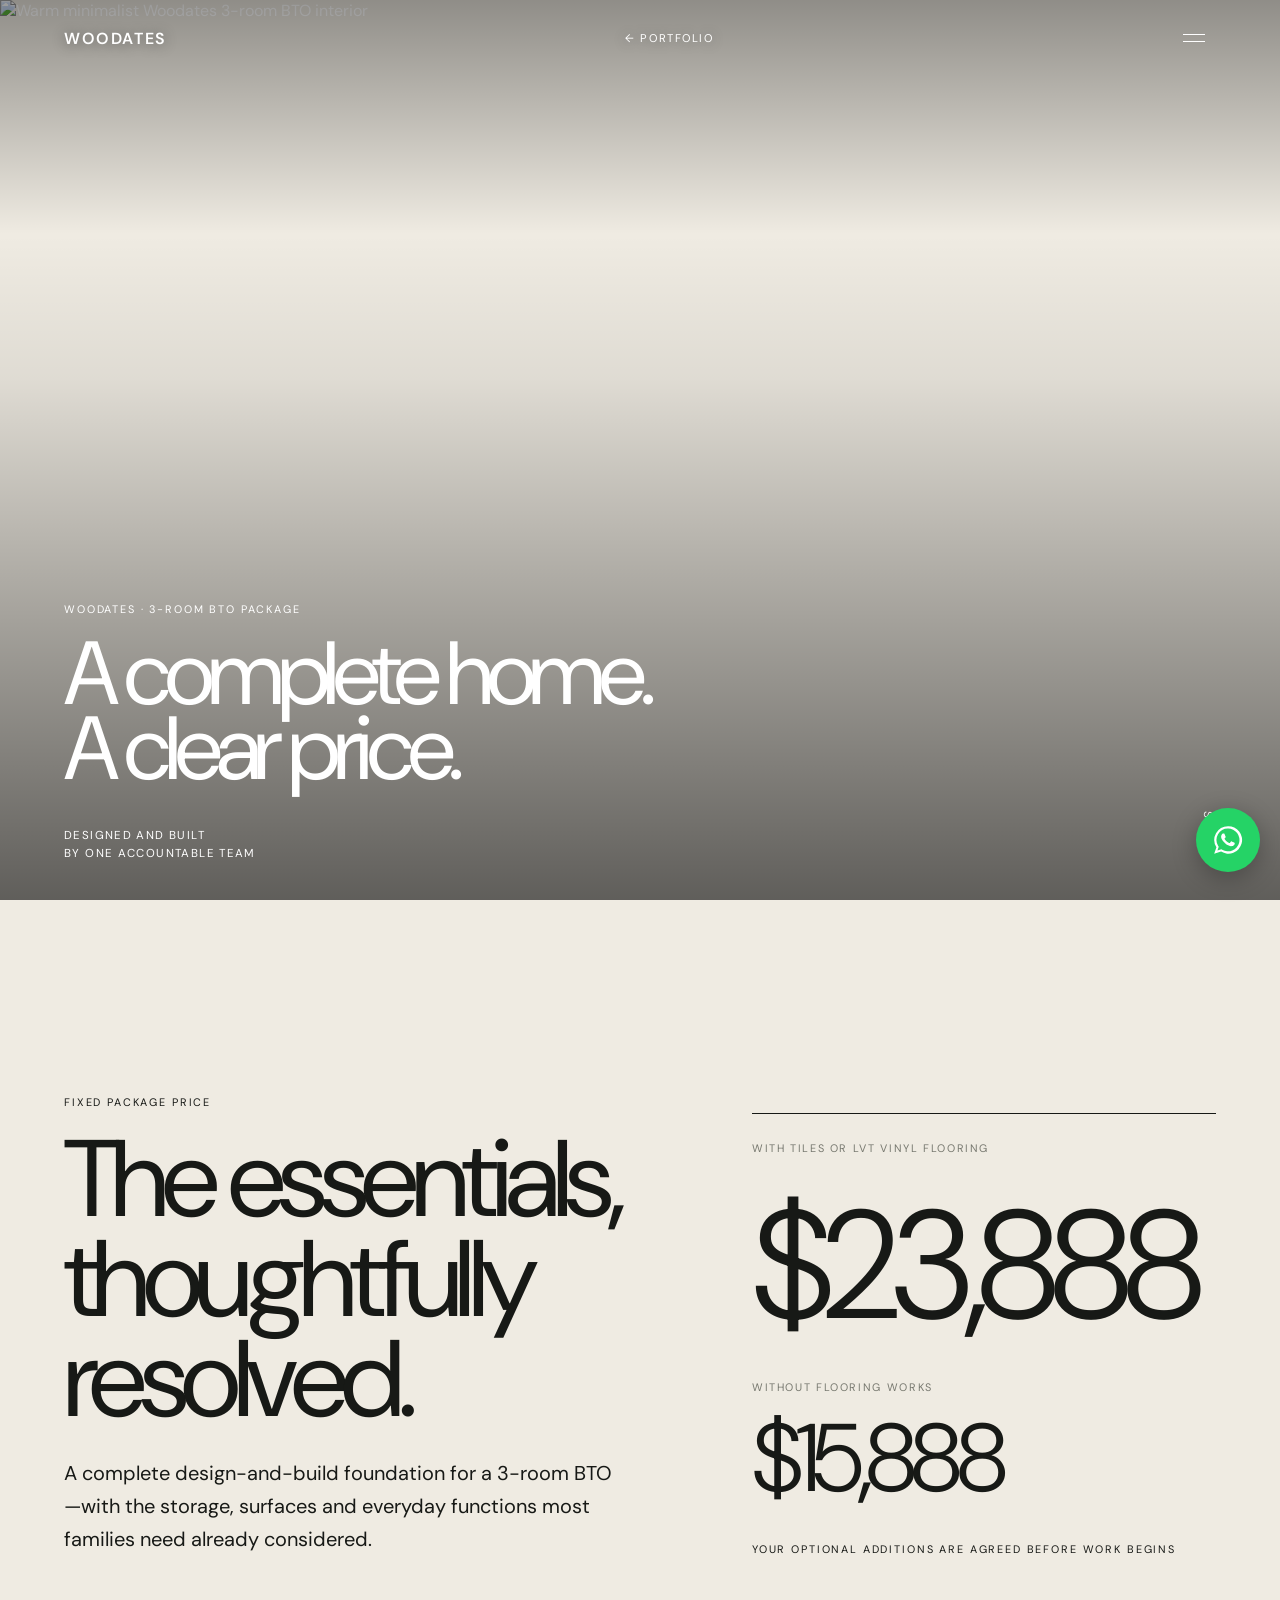
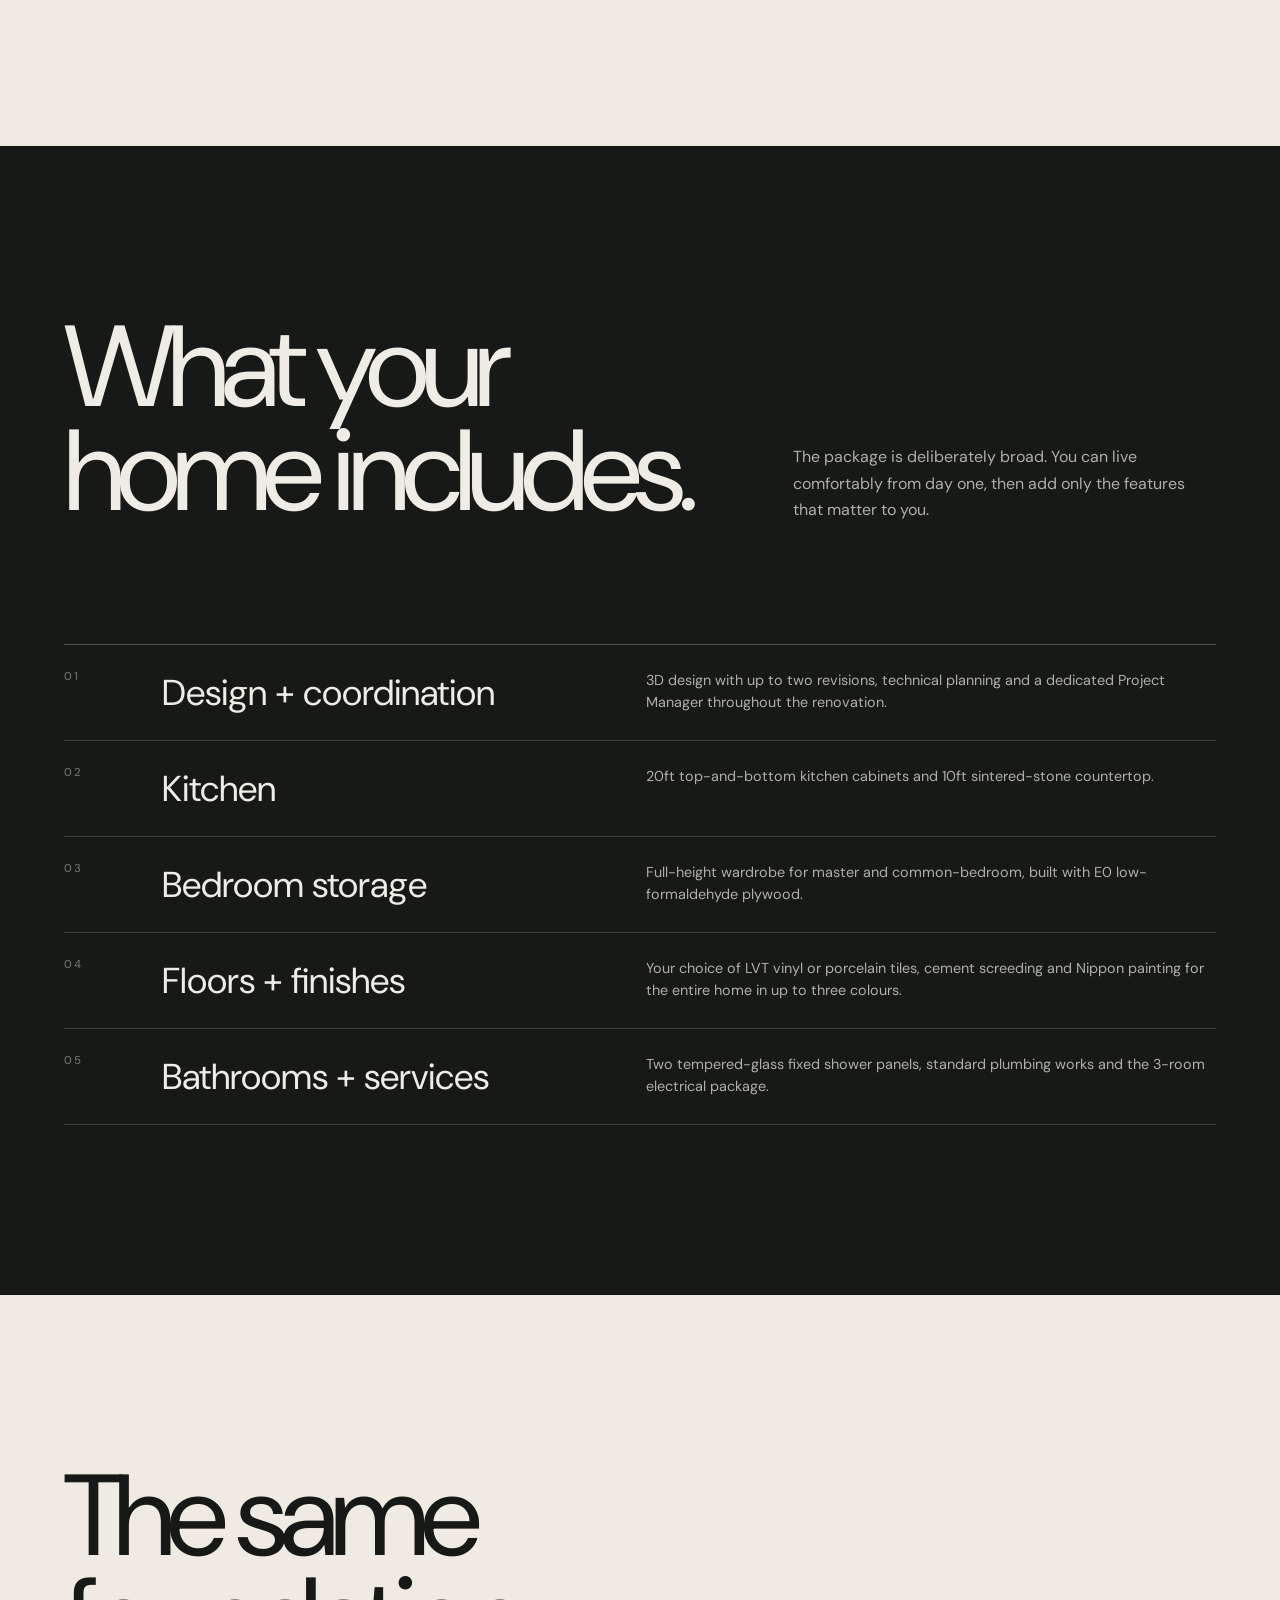
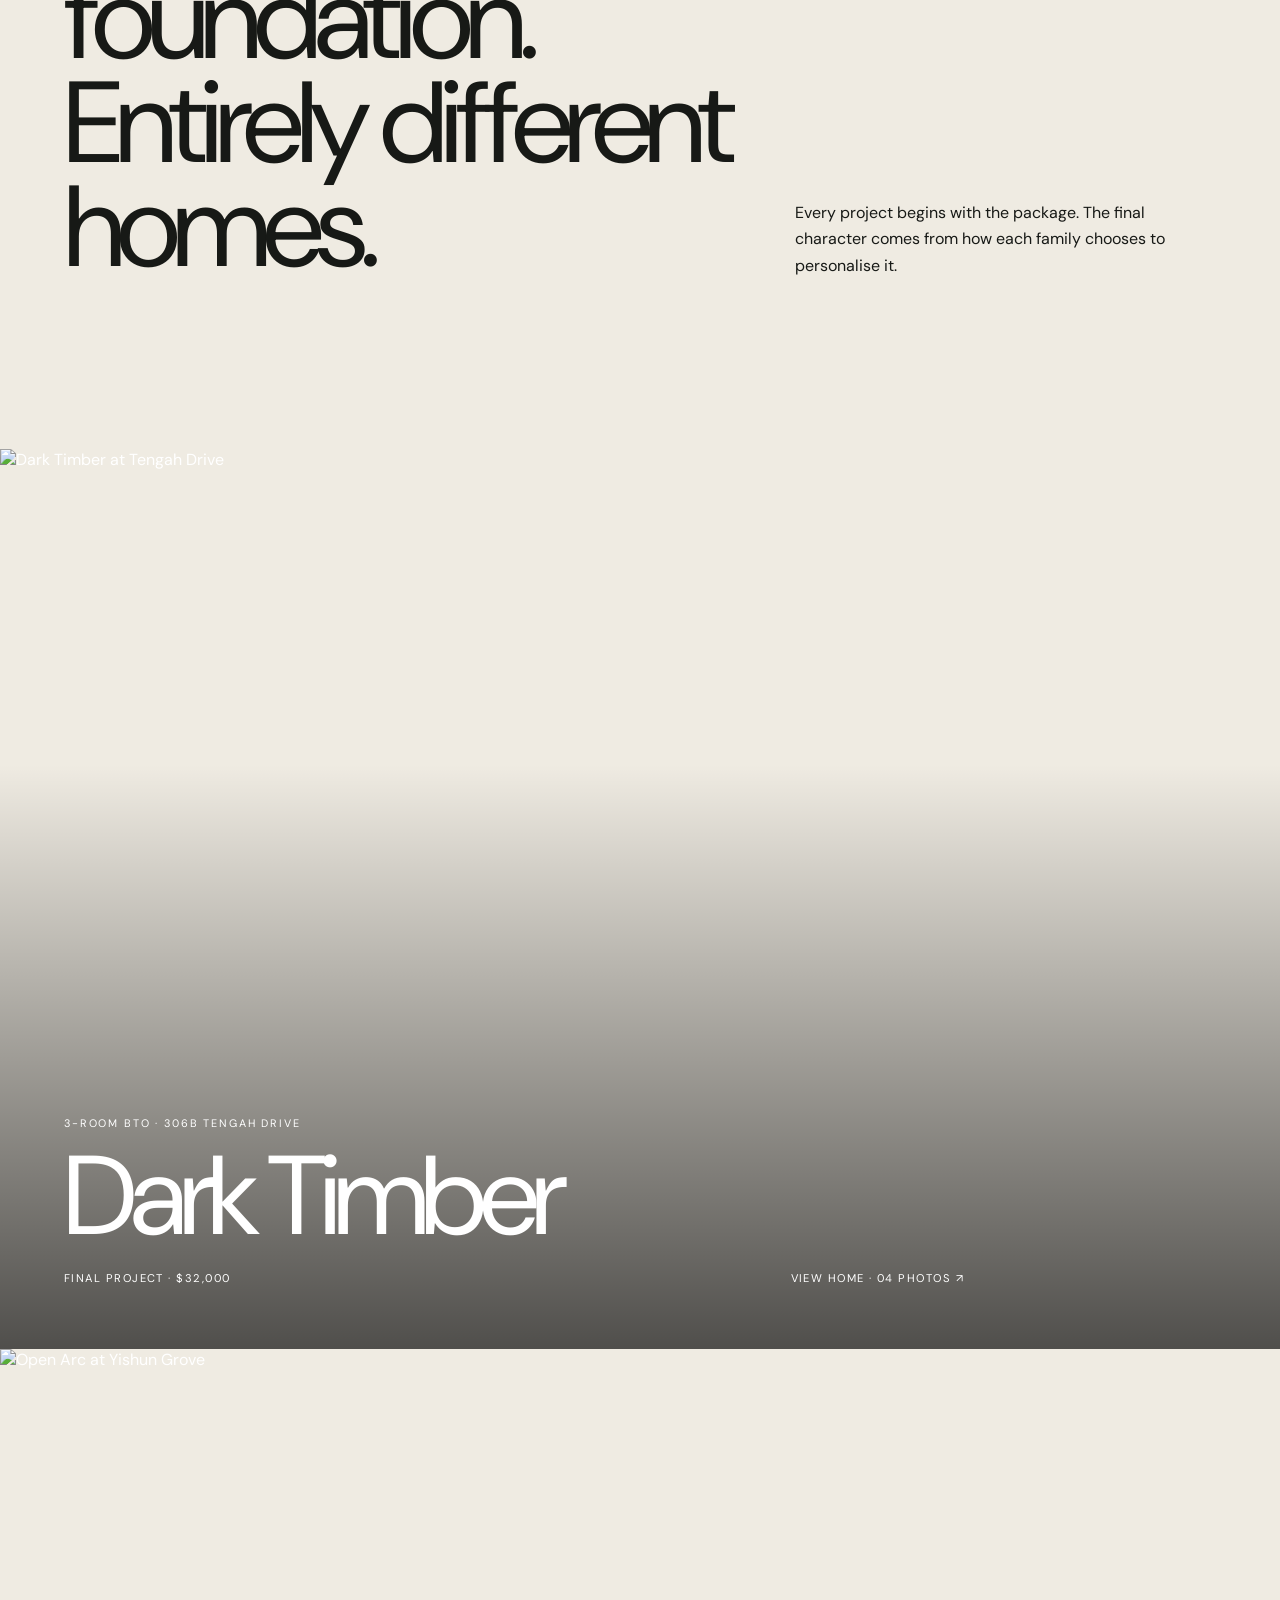
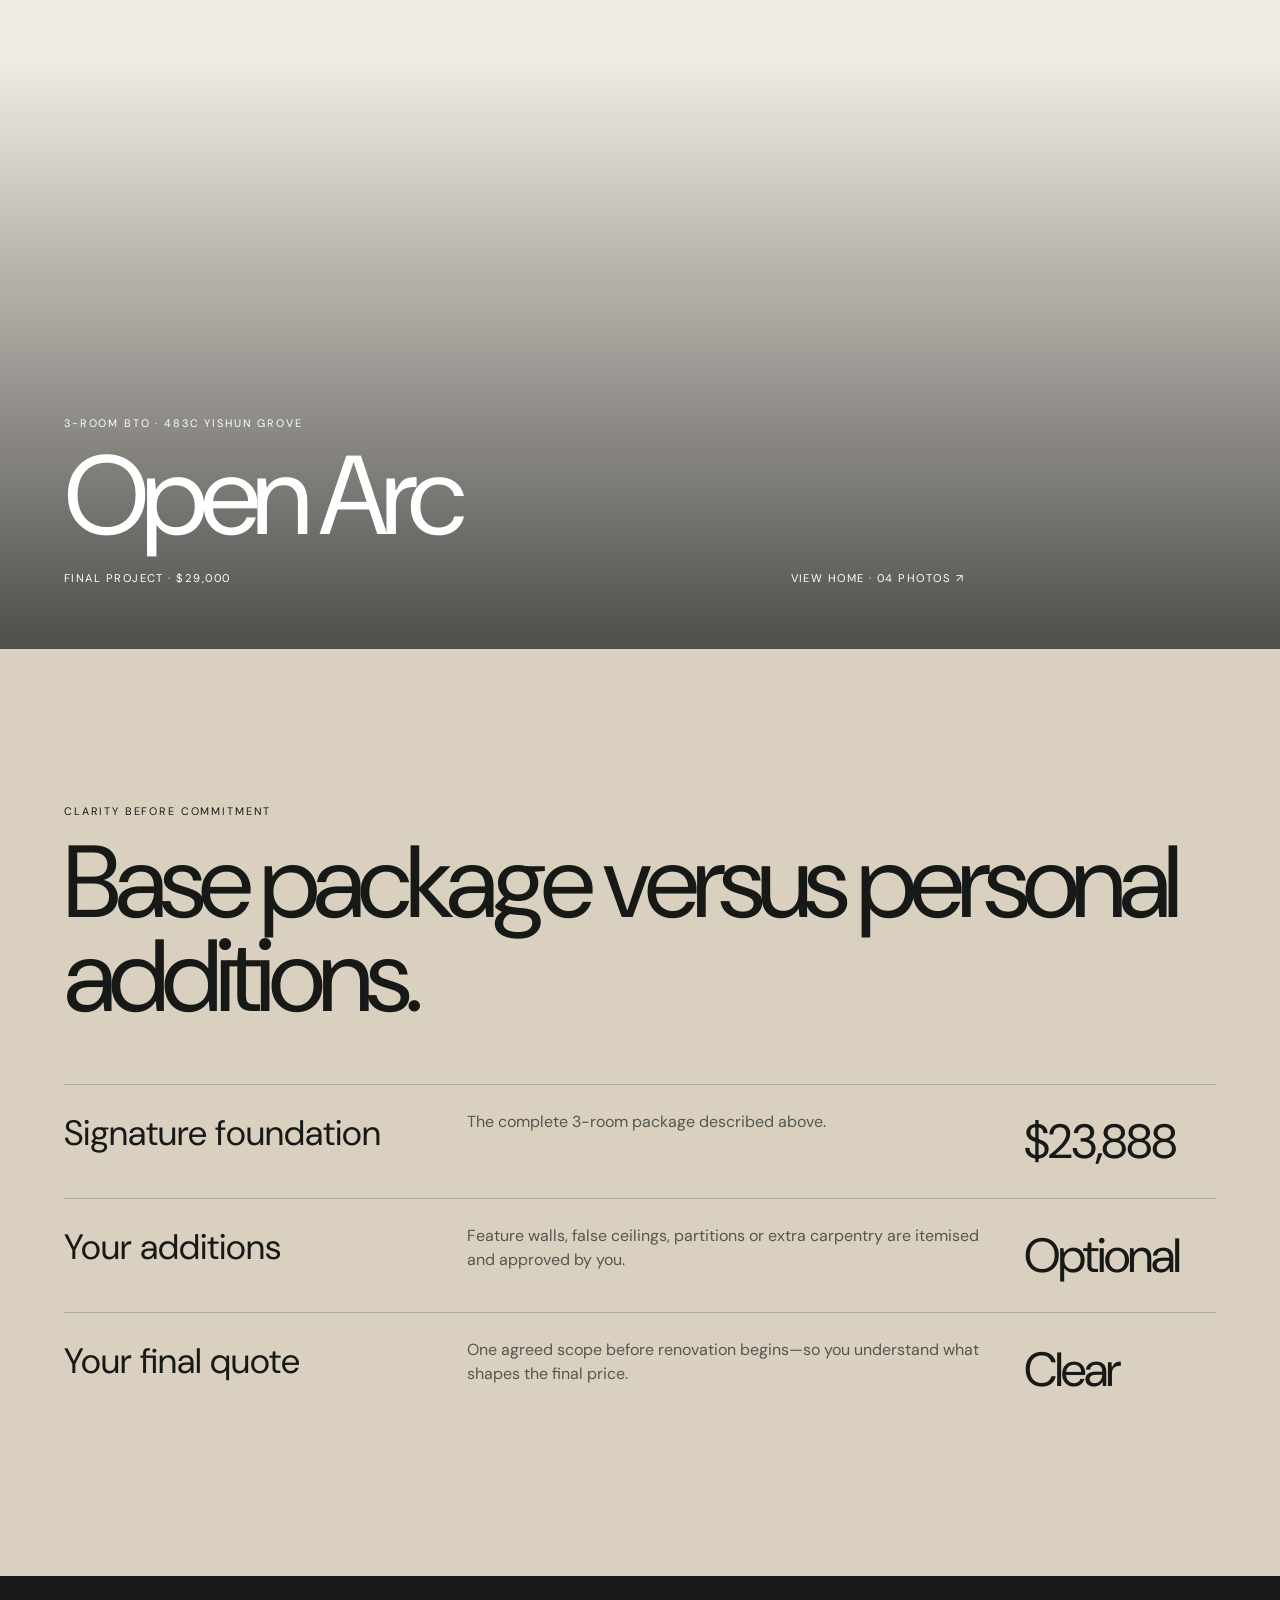
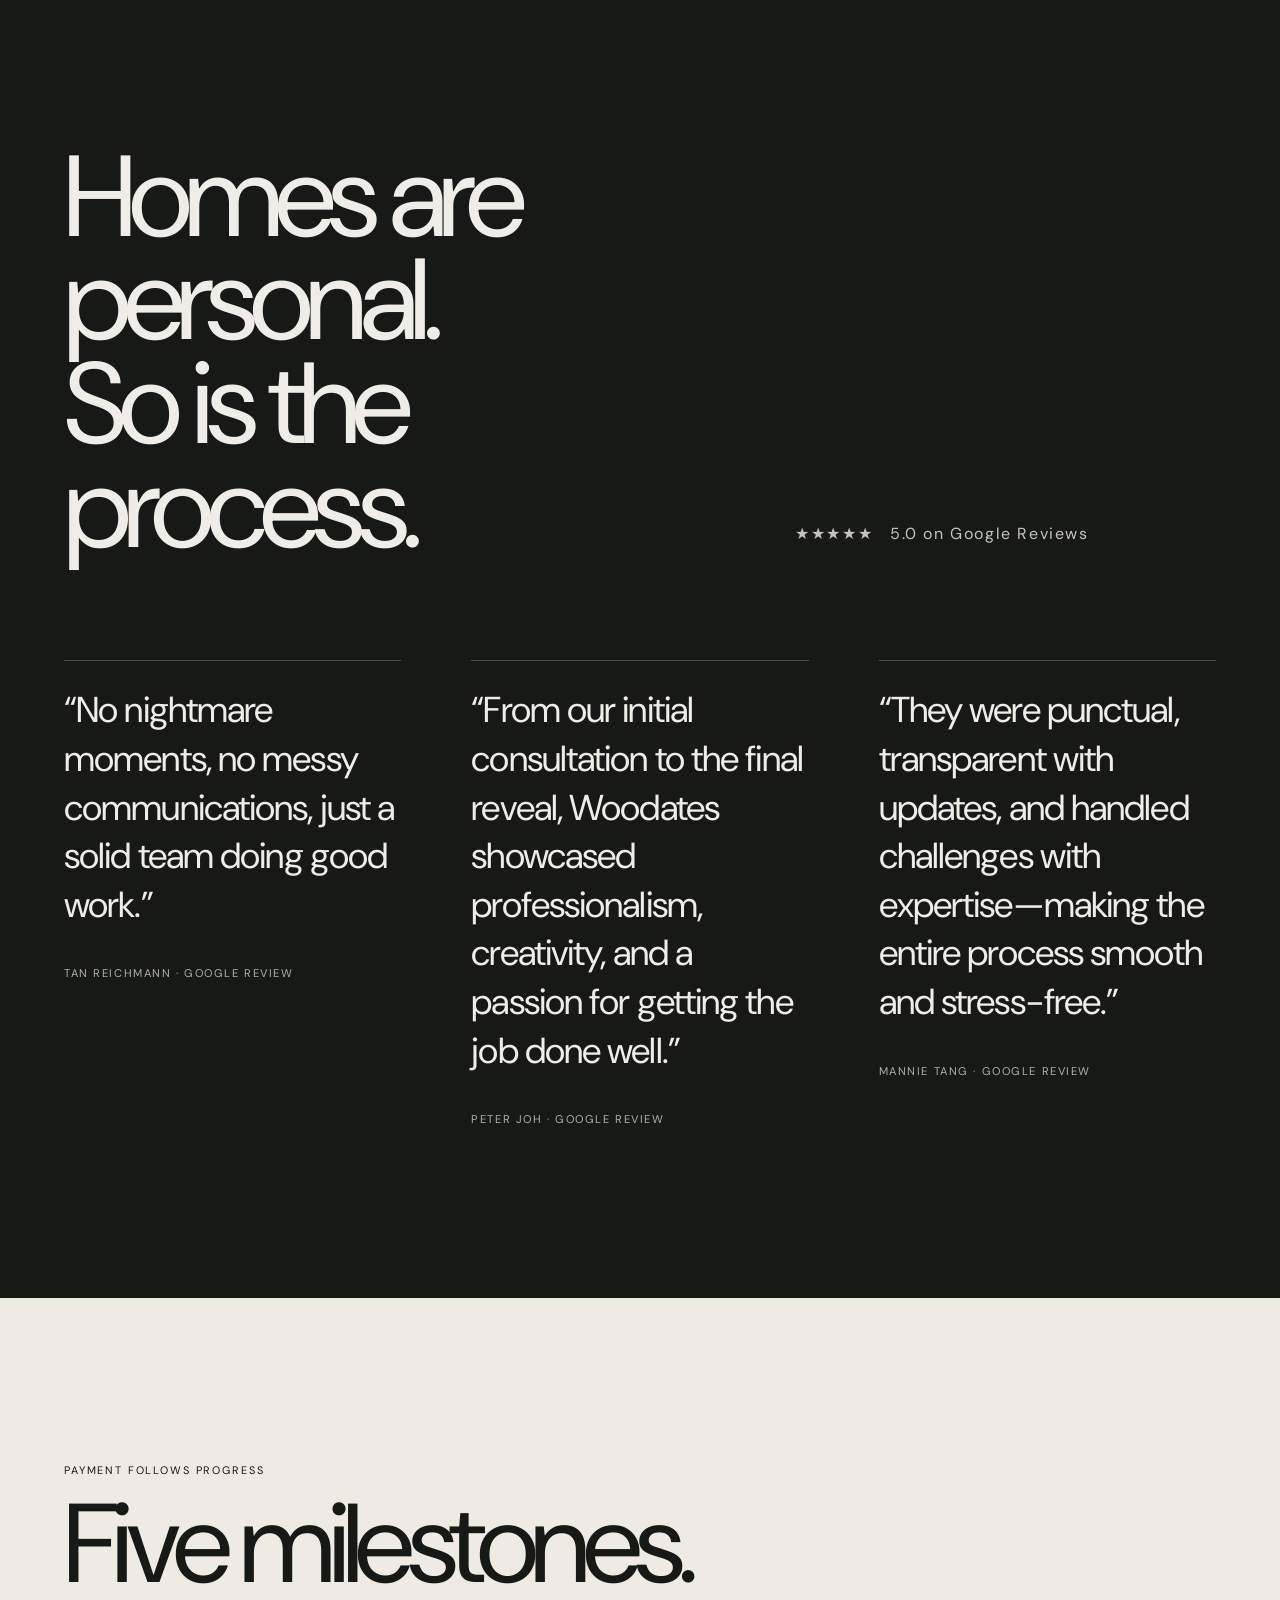
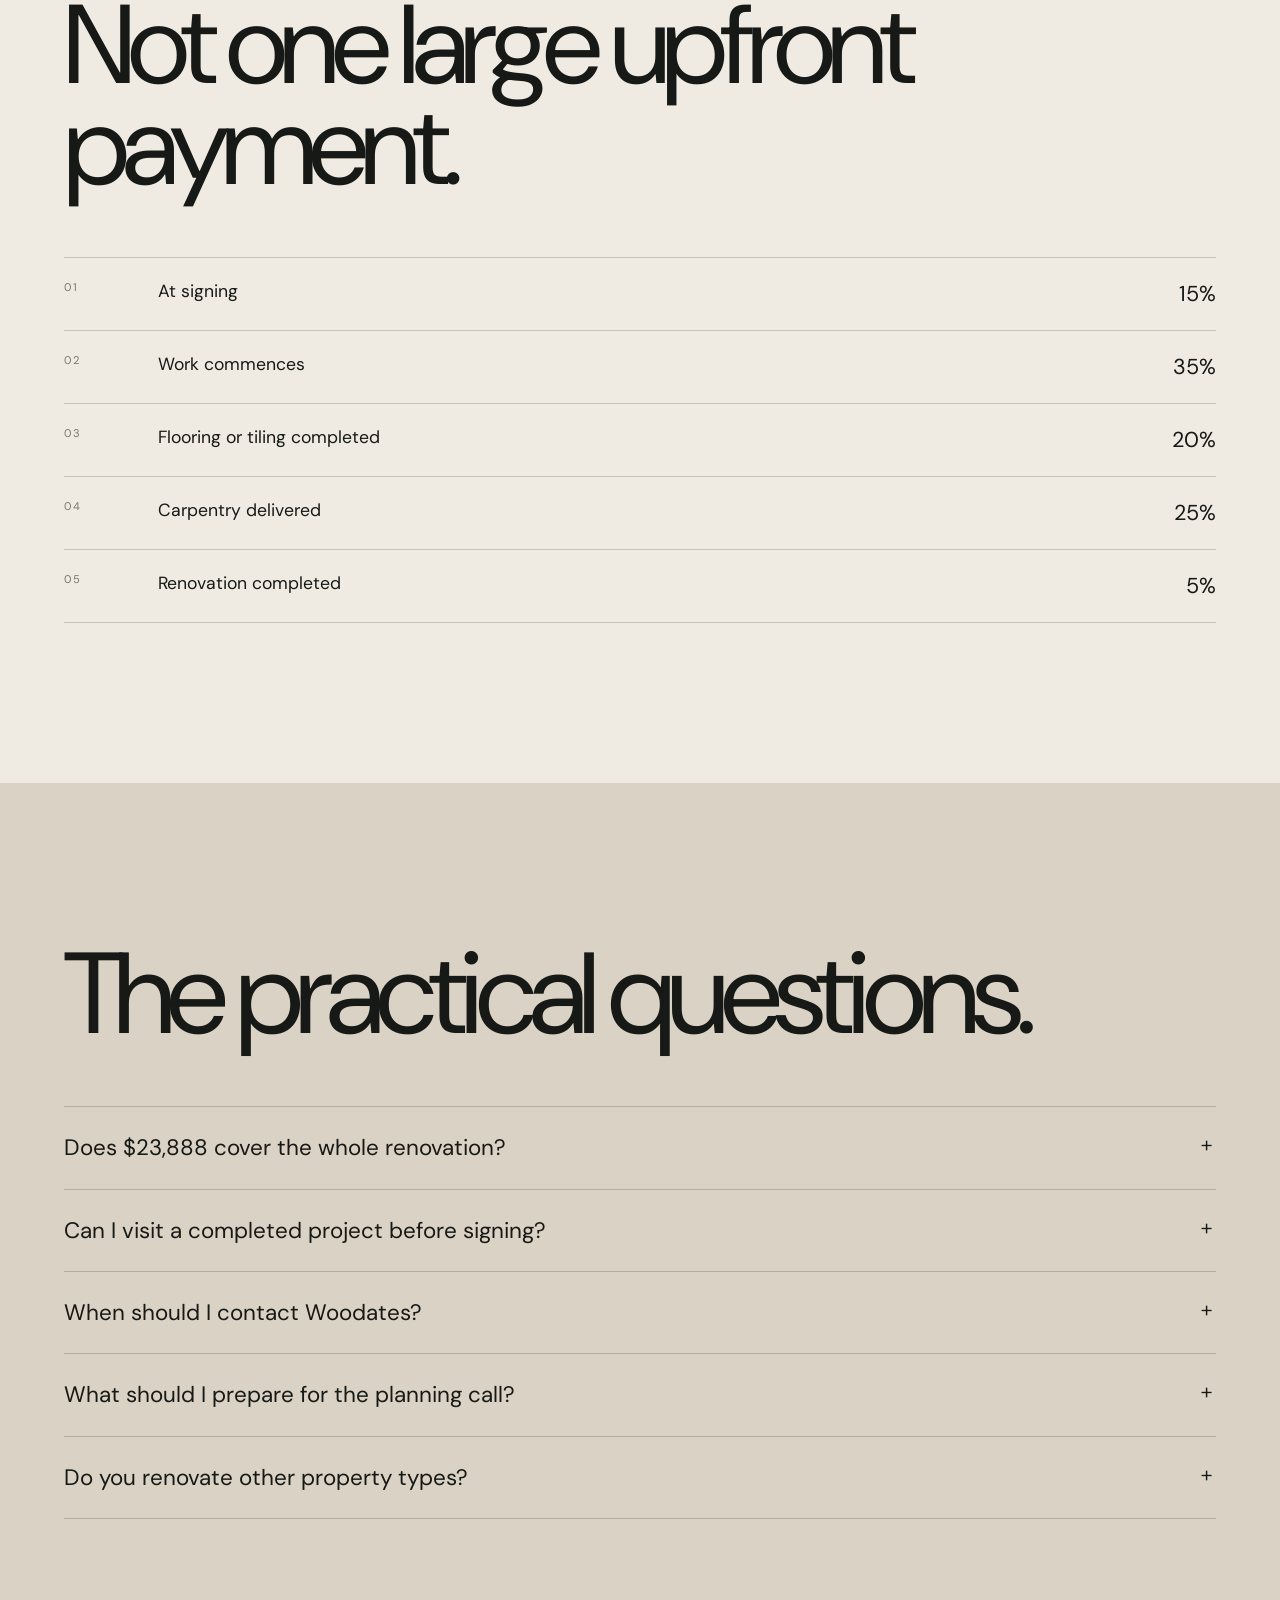
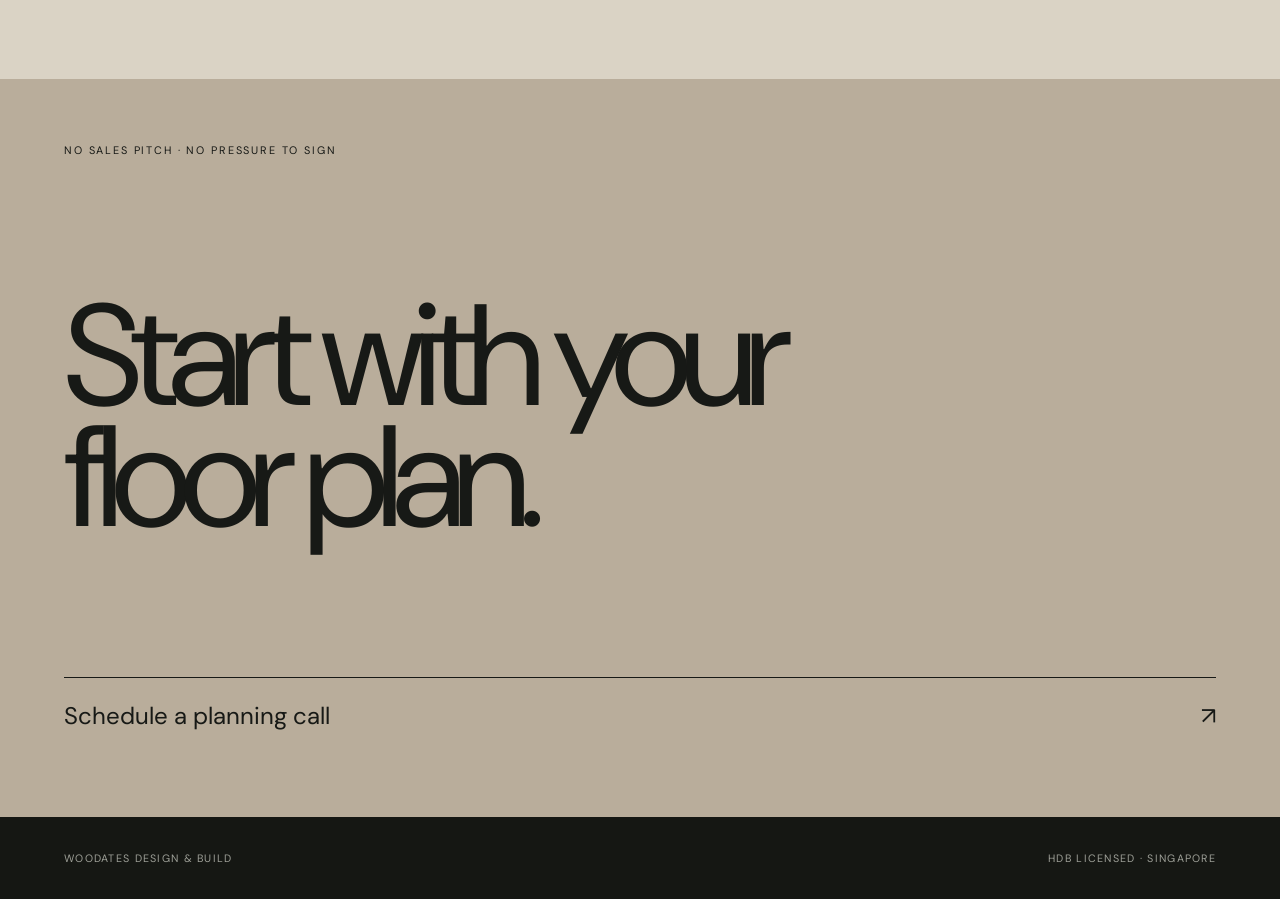
==== commit 4cd841b4: "Update WhatsApp contact widget" ====
--- a/3-room-immersive.html
+++ b/3-room-immersive.html
@@ -30,10 +30,10 @@
     @media(min-width:760px){.hero h1{font-size:clamp(4.25rem,7vw,6.5rem);max-width:900px}}
     @media(prefers-reduced-motion:reduce){html{scroll-behavior:auto}.reveal{opacity:1;transform:none}.project>img{transition:none}}
   </style>
-  <link href="whatsapp-widget.css" rel="stylesheet">
+  <link href="whatsapp-widget.css?v=20260810-2" rel="stylesheet">
 </head>
 <body>
-<a class="whatsapp-widget" href="https://wa.me/6598181786" target="_blank" rel="noopener" aria-label="Chat with Woodates on WhatsApp">
+<a class="whatsapp-widget" href="https://wa.me/6589788101" target="_blank" rel="noopener" aria-label="Chat with Woodates on WhatsApp">
   <svg viewBox="0 0 32 32" aria-hidden="true"><path d="M16.04 3A12.9 12.9 0 0 0 5.1 22.75L3 29l6.45-2.07A12.95 12.95 0 1 0 16.04 3Zm0 2.18a10.76 10.76 0 1 1-5.49 20.02l-.76-.45-3.73 1.2 1.22-3.62-.5-.79A10.75 10.75 0 0 1 16.04 5.18Zm-4.59 4.76c-.21 0-.55.08-.84.4-.29.31-1.1 1.07-1.1 2.62s1.13 3.04 1.29 3.25c.15.21 2.22 3.39 5.38 4.75.75.32 1.34.52 1.8.66.76.24 1.44.21 1.98.13.61-.09 1.87-.77 2.14-1.51.26-.74.26-1.38.18-1.51-.08-.13-.29-.21-.6-.37-.32-.16-1.87-.92-2.16-1.03-.29-.1-.5-.16-.71.16-.21.31-.81 1.03-1 1.24-.18.21-.36.24-.68.08-.31-.16-1.33-.49-2.54-1.57a9.49 9.49 0 0 1-1.76-2.18c-.18-.32-.02-.49.14-.64.14-.14.31-.37.47-.55.16-.19.21-.32.31-.53.11-.21.06-.4-.02-.56-.08-.15-.71-1.71-.98-2.34-.25-.62-.52-.54-.71-.55h-.6Z"/></svg>
 </a>
   <header class="header"><a class="brand" href="index.html">Woodates</a><a class="back" href="index.html">← Portfolio</a><button class="menu-btn" aria-label="Open menu" aria-expanded="false"><span></span></button></header>
@@ -62,7 +62,7 @@
       <details><summary>What should I prepare for the planning call?</summary><div class="answer"><ul><li>Your HDB floor plan</li><li>Estimated key-collection date</li><li>Two or three reference images you genuinely like</li><li>Any non-negotiable storage or lifestyle needs</li></ul></div></details>
       <details><summary>Do you renovate other property types?</summary><div class="answer">Yes. We also work on 4-room and 5-room BTOs, resale HDB homes and condominiums. These are quoted based on their individual scope.</div></details>
     </div></section>
-    <section class="cta" id="contact"><span class="eyebrow">No sales pitch · No pressure to sign</span><h2 class="reveal">Start with your<br>floor plan.</h2><a class="cta-link" href="https://wa.me/message/BKNNSDC54PN6L1" target="_blank" rel="noopener"><span>Schedule a planning call</span><span>↗</span></a></section>
+    <section class="cta" id="contact"><span class="eyebrow">No sales pitch · No pressure to sign</span><h2 class="reveal">Start with your<br>floor plan.</h2><a class="cta-link" href="https://wa.me/6589788101" target="_blank" rel="noopener"><span>Schedule a planning call</span><span>↗</span></a></section>
   </main>
   <footer><span>Woodates Design &amp; Build</span><span>HDB licensed · Singapore</span></footer>
   <script>
--- a/whatsapp-widget.css
+++ b/whatsapp-widget.css
@@ -1,12 +1,15 @@
 .whatsapp-widget {
   position: fixed;
   right: max(20px, calc(16px + env(safe-area-inset-right)));
-  bottom: max(20px, calc(16px + env(safe-area-inset-bottom)));
-  z-index: 100;
+  bottom: max(28px, calc(20px + env(safe-area-inset-bottom)));
+  z-index: 2147483647;
   display: grid;
-  width: 58px;
-  height: 58px;
+  width: 64px;
+  height: 64px;
   place-items: center;
+  visibility: visible;
+  opacity: 1;
+  pointer-events: auto;
   color: #fff;
   background: #25d366;
   border-radius: 50%;
@@ -31,22 +34,22 @@
 }
 
 .whatsapp-widget svg {
-  width: 31px;
-  height: 31px;
+  width: 34px;
+  height: 34px;
   fill: currentColor;
 }
 
 @media (max-width: 480px) {
   .whatsapp-widget {
     right: max(14px, calc(10px + env(safe-area-inset-right)));
-    bottom: max(14px, calc(10px + env(safe-area-inset-bottom)));
-    width: 52px;
-    height: 52px;
+    bottom: max(36px, calc(28px + env(safe-area-inset-bottom)));
+    width: 60px;
+    height: 60px;
   }
 
   .whatsapp-widget svg {
-    width: 28px;
-    height: 28px;
+    width: 32px;
+    height: 32px;
   }
 }
 
